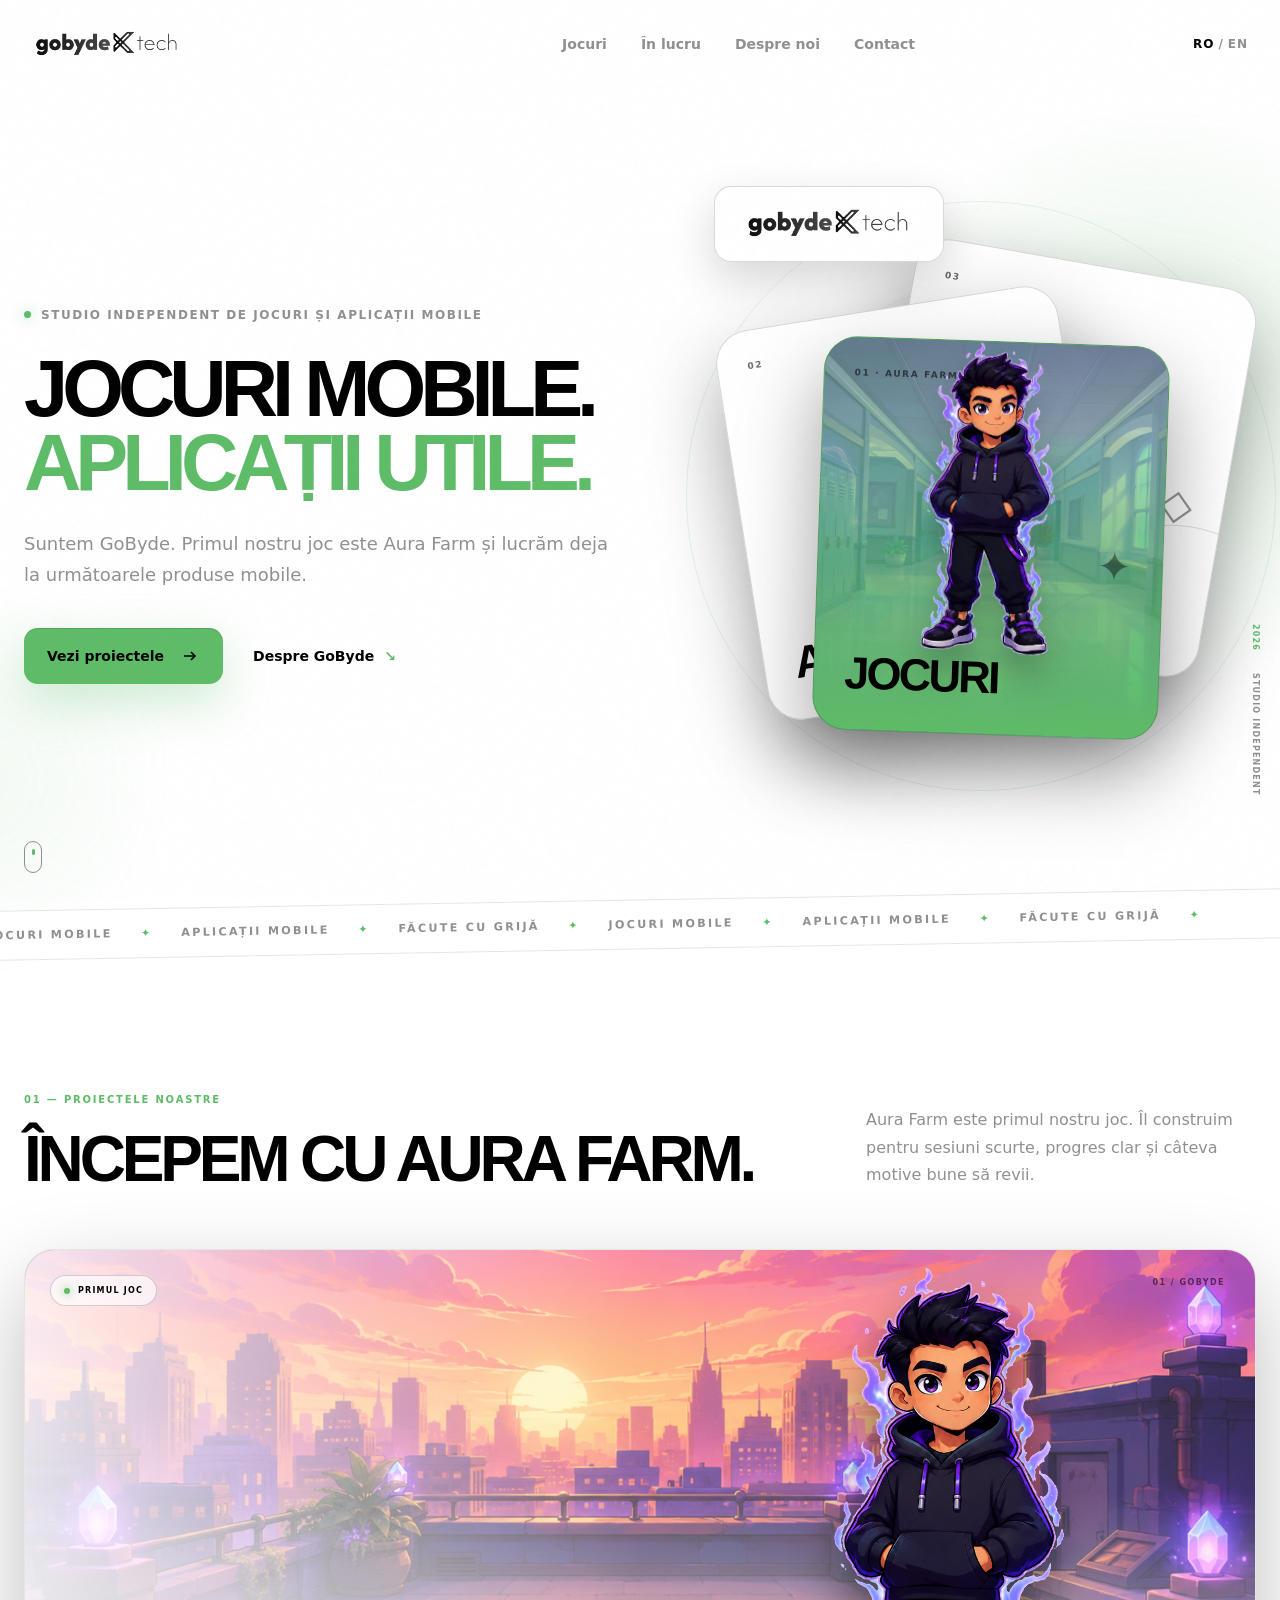
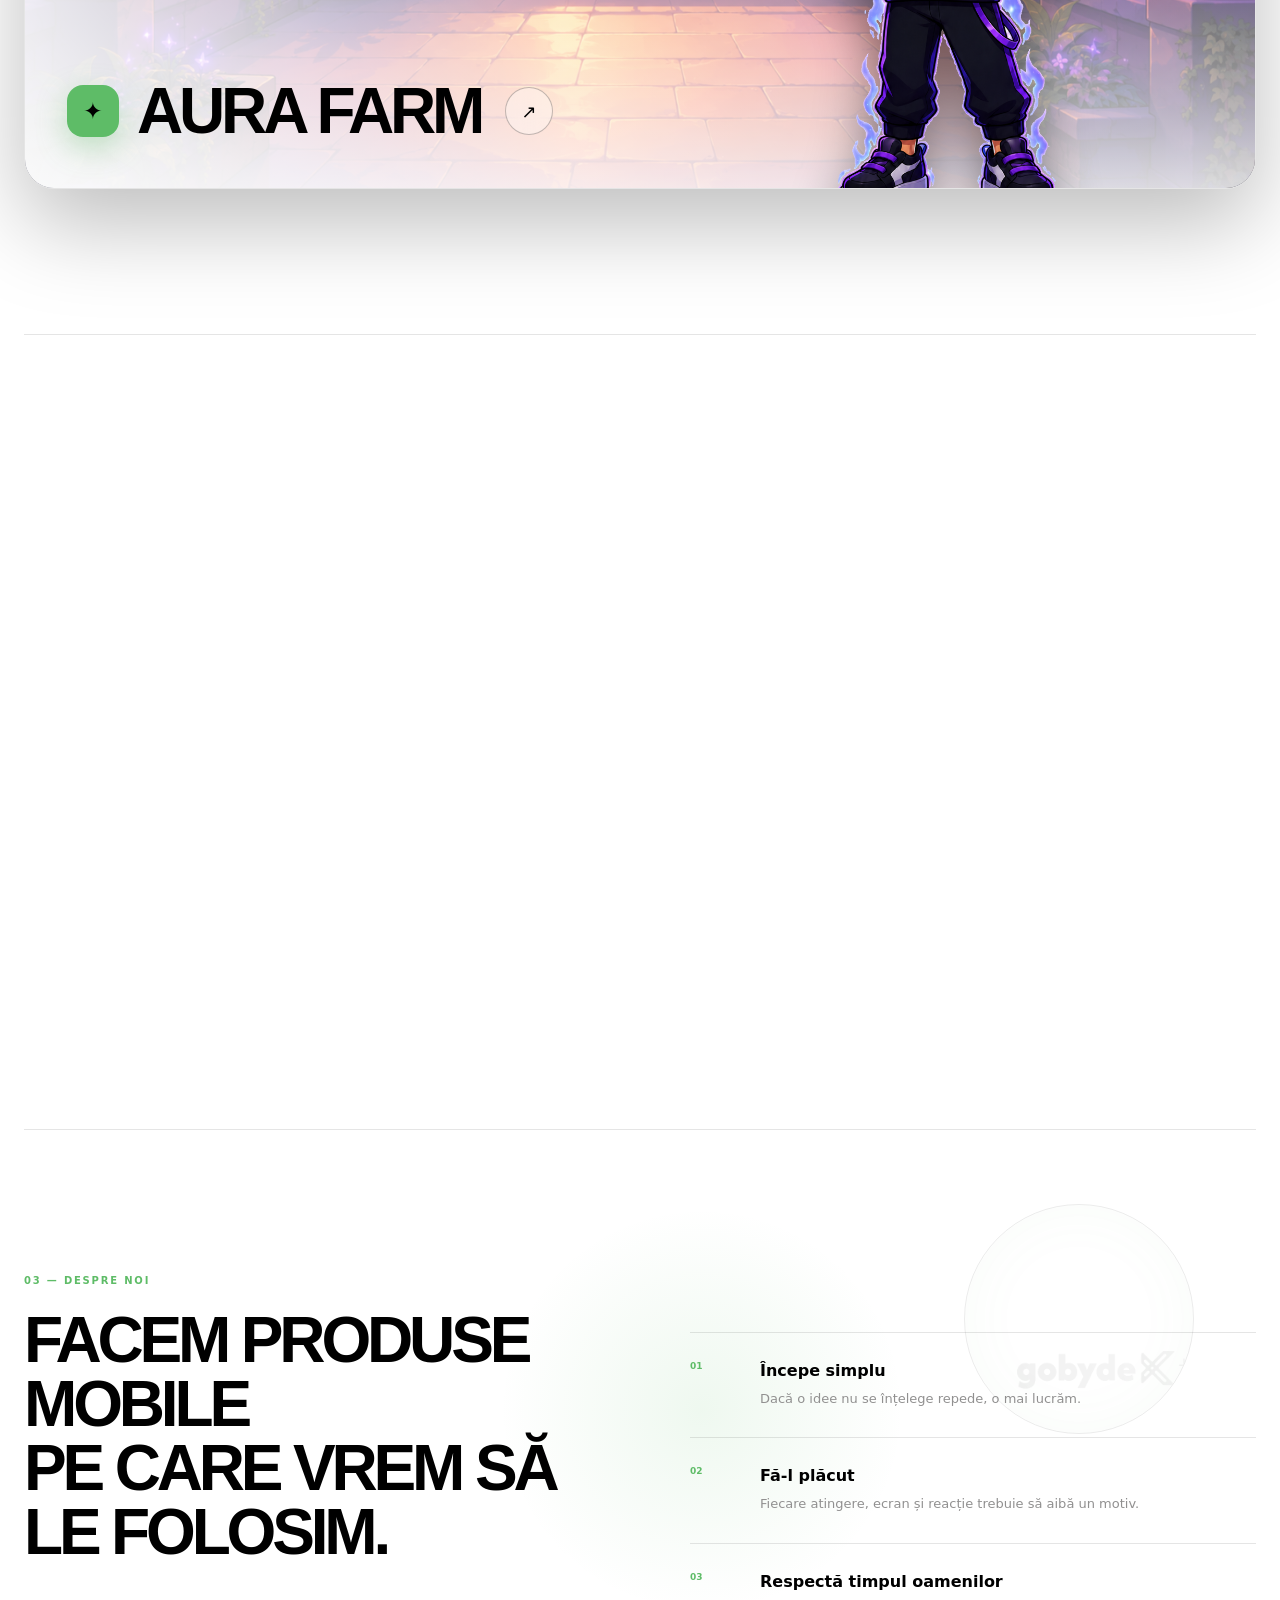
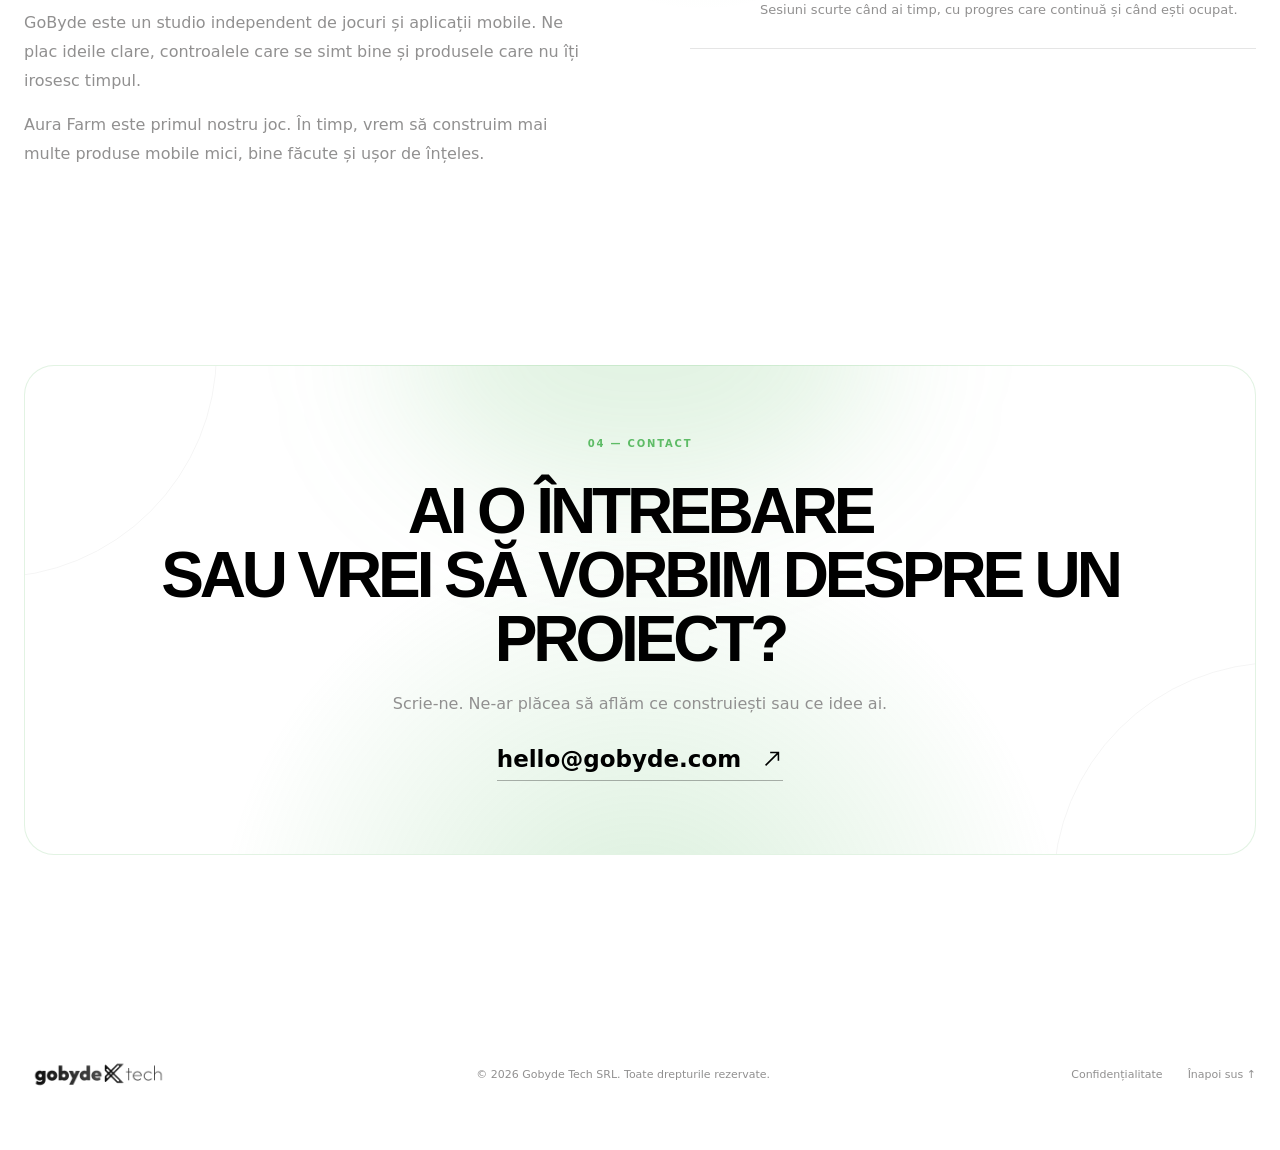
==== index.html @ dc51b01e "mobile UI changes and add privacy" ====
<!doctype html>
<html lang="ro">
  <head>
    <meta charset="UTF-8" />
    <meta name="viewport" content="width=device-width, initial-scale=1.0" />
    <meta
      name="description"
      content="GoByde este un studio independent de jocuri și aplicații mobile. Primul nostru joc este Aura Farm."
      data-i18n-content="metaDescription"
    />
    <meta name="theme-color" content="#ffffff" />
    <meta property="og:title" content="GoByde — Jocuri și aplicații mobile" data-i18n-content="ogTitle" />
    <meta
      property="og:description"
      content="Construim jocuri și aplicații mobile simple de folosit și plăcute de păstrat."
      data-i18n-content="ogDescription"
    />
    <meta property="og:type" content="website" />
    <meta property="og:image" content="assets/zone-school.png" />
    <title>GoByde — Jocuri & aplicații mobile</title>
    <link rel="icon" href="assets/gobyde-logo.png?v=20260811-3" type="image/png" />
    <link rel="stylesheet" href="styles.css?v=20260816-3" />
    <script src="script.js?v=20260816-1" defer></script>
  </head>
  <body data-page="home">
    <a class="skip-link" href="#main" data-i18n="skip">Sari la conținut</a>

    <div class="noise" aria-hidden="true"></div>
    <header class="site-header" data-header>
      <div class="nav-shell">
        <a class="brand" href="#top" aria-label="GoByde">
          <span class="brand-logo" aria-hidden="true">
            <img src="assets/gobyde-logo.png?v=20260811-3" alt="" />
          </span>
        </a>

        <nav class="desktop-nav" aria-label="Navigație principală" data-i18n-aria="navLabel">
          <a href="#games" data-i18n="navGames">Jocuri</a>
          <a href="#coming-soon" data-i18n="navComingSoon">În lucru</a>
          <a href="#studio" data-i18n="navStudio">Despre noi</a>
          <a href="#contact" data-i18n="navContact">Contact</a>
        </nav>

        <div class="nav-actions">
          <button class="language-toggle" type="button" data-language aria-label="Switch to English">
            <span class="language-active">RO</span>
            <span class="language-divider">/</span>
            <span>EN</span>
          </button>
          <button class="menu-toggle" type="button" data-menu-toggle aria-expanded="false" aria-controls="mobile-menu">
            <span class="sr-only" data-i18n="menu">Meniu</span>
            <span></span><span></span>
          </button>
        </div>
      </div>

      <nav class="mobile-menu" id="mobile-menu" data-mobile-menu aria-label="Navigație mobilă" data-i18n-aria="mobileNavLabel">
        <a href="#games" data-i18n="navGames">Jocuri</a>
        <a href="#coming-soon" data-i18n="navComingSoon">În lucru</a>
        <a href="#studio" data-i18n="navStudio">Despre noi</a>
        <a href="#contact" data-i18n="navContact">Contact</a>
      </nav>
    </header>

    <main id="main">
      <section class="hero" id="top">
        <div class="hero-glow hero-glow-one" aria-hidden="true"></div>
        <div class="hero-glow hero-glow-two" aria-hidden="true"></div>
        <div class="hero-copy reveal">
          <p class="eyebrow">
            <span class="status-dot"></span>
            <span data-i18n="heroEyebrow">Studio independent de jocuri și aplicații mobile</span>
          </p>
          <h1>
            <span data-i18n="heroTitleOne">Jocuri mobile.</span>
            <span class="gradient-text" data-i18n="heroTitleTwo">Aplicații utile.</span>
          </h1>
          <p class="hero-lead" data-i18n="heroLead">
            Suntem GoByde. Primul nostru joc este Aura Farm și lucrăm deja la următoarele produse mobile.
          </p>
          <div class="hero-actions">
            <a class="button button-primary" href="#games">
              <span data-i18n="exploreGames">Vezi proiectele</span>
              <svg viewBox="0 0 20 20" aria-hidden="true"><path d="M4 10h11m-4-4 4 4-4 4" /></svg>
            </a>
            <a class="text-link" href="#studio">
              <span data-i18n="meetStudio">Despre GoByde</span>
              <span aria-hidden="true">↘</span>
            </a>
          </div>
        </div>

        <div class="studio-hero-visual reveal" data-delay="120" aria-label="Studio creativ GoByde" data-i18n-aria="studioVisualAria">
          <div class="studio-orbit studio-orbit-outer" aria-hidden="true"></div>
          <div class="studio-orbit studio-orbit-inner" aria-hidden="true"></div>
          <div class="studio-hero-glow" aria-hidden="true"></div>
          <div class="creative-stack" aria-hidden="true">
            <div class="creative-card creative-card-back">
              <span>03</span><strong data-i18n="visualWorlds">MOBILE</strong><i>◇</i>
            </div>
            <div class="creative-card creative-card-middle">
              <span>02</span><strong data-i18n="visualApps">APLICAȚII</strong><i>↗</i>
            </div>
            <div class="creative-card creative-card-front">
              <img class="creative-game-bg" src="assets/zone-school.png" alt="" />
              <div class="creative-game-shade"></div>
              <img class="creative-game-character" src="assets/hero-character.png" alt="" />
              <span>01 · AURA FARM</span><strong data-i18n="visualGames">JOCURI</strong><i>✦</i>
            </div>
          </div>
          <div class="studio-emblem" aria-hidden="true">
            <span class="brand-logo studio-emblem-logo">
              <img src="assets/gobyde-logo.png?v=20260811-3" alt="" />
            </span>
          </div>
          <p class="studio-visual-note"><span>2026</span><span data-i18n="independentStudio">STUDIO INDEPENDENT</span></p>
        </div>

        <div class="scroll-cue" aria-hidden="true"><span></span></div>
      </section>

      <div class="ticker" aria-label="Ce construiește GoByde" data-i18n-aria="tickerAria">
        <div class="ticker-track">
          <span data-i18n="tickerOne">JOCURI MOBILE</span><i>✦</i>
          <span data-i18n="tickerTwo">APLICAȚII MOBILE</span><i>✦</i>
          <span data-i18n="tickerThree">FĂCUTE CU GRIJĂ</span><i>✦</i>
          <span data-i18n="tickerOne">JOCURI MOBILE</span><i>✦</i>
          <span data-i18n="tickerTwo">APLICAȚII MOBILE</span><i>✦</i>
          <span data-i18n="tickerThree">FĂCUTE CU GRIJĂ</span><i>✦</i>
        </div>
      </div>

      <section class="games section" id="games">
        <div class="section-heading reveal">
          <div>
            <p class="section-number">01 — <span data-i18n="ourGames">PROIECTELE NOASTRE</span></p>
            <h2 data-i18n="gamesTitle">Începem cu Aura Farm.</h2>
          </div>
          <p data-i18n="gamesIntro">
            Aura Farm este primul nostru joc. Îl construim pentru sesiuni scurte, progres clar și câteva motive bune să revii.
          </p>
        </div>

        <div class="game-catalog-grid">
          <a class="catalog-game-card reveal" href="aura-farm.html" aria-label="Descoperă Aura Farm" data-i18n-aria="discoverAura">
            <img class="catalog-game-bg" src="assets/zone-city.png" alt="Coperta Aura Farm" />
            <div class="catalog-game-shade"></div>
            <div class="release-badge"><span></span><span data-i18n="firstRelease">PRIMA LANSARE</span></div>
            <img class="catalog-character" src="assets/hero-character.png" alt="" />
            <span class="catalog-index">01 / GOBYDE</span>
            <div class="catalog-game-content">
              <span class="game-logo-spark" aria-hidden="true">✦</span>
              <h3>Aura Farm</h3>
              <span class="catalog-arrow" aria-hidden="true">↗</span>
            </div>
          </a>
        </div>
      </section>

      <section class="coming-soon section" id="coming-soon">
        <div class="section-heading reveal">
          <div>
            <p class="section-number">02 — <span data-i18n="comingSoonLabel">CE URMEAZĂ</span></p>
            <h2 data-i18n="comingSoonTitle">Lucrăm și la următorul joc.</h2>
          </div>
          <p data-i18n="comingSoonText">
            Nu avem încă multe de arătat. Când va fi gata de prezentat, îl vom pune aici.
          </p>
        </div>
        <div class="coming-grid">
          <article class="coming-card reveal">
            <span class="coming-index">02</span>
            <div class="coming-symbol" aria-hidden="true">◇</div>
            <strong class="coming-watermark" data-i18n="comingSoon">ÎN LUCRU</strong>
            <div>
              <p class="coming-status"><span></span><span data-i18n="inDevelopment">ÎN LUCRU</span></p>
              <h3 data-i18n="nextGame">Următorul proiect</h3>
              <p data-i18n="nextGameText">Încă nu avem ceva concret de arătat.</p>
            </div>
          </article>
          <article class="coming-card coming-card-dim reveal" data-delay="100">
            <span class="coming-index">03</span>
            <div class="coming-symbol" aria-hidden="true">✦</div>
            <strong class="coming-watermark" data-i18n="comingSoon">ÎN LUCRU</strong>
            <div>
              <p class="coming-status"><span></span><span data-i18n="onRoadmap">URMEAZĂ</span></p>
              <h3 data-i18n="anotherWorld">Un alt joc</h3>
              <p data-i18n="anotherWorldText">Revenim cu detalii când avem ceva real de prezentat.</p>
            </div>
          </article>
          <div class="coming-note reveal" data-delay="180">
            <div class="coming-note-heading">
              <span aria-hidden="true">↗</span>
              <strong data-i18n="stayTuned">MAI MULTE ÎN CURÂND</strong>
            </div>
            <p data-i18n="followJourney">Preferăm să arătăm lucruri reale, nu să facem promisiuni. Mai multe în curând.</p>
          </div>
        </div>
      </section>

      <section class="studio section" id="studio">
        <div class="studio-orb" aria-hidden="true">
          <img src="assets/gobyde-logo.png?v=20260811-3" alt="" loading="lazy" />
        </div>
        <div class="studio-copy reveal">
          <p class="section-number">03 — <span data-i18n="theStudio">STUDIOUL</span></p>
          <h2 data-i18n="studioTitle">Facem produse mobile<br />pe care vrem să le folosim.</h2>
          <p data-i18n="studioTextOne">
            GoByde este un studio independent de jocuri și aplicații mobile. Ne plac ideile clare, controalele care se simt bine și produsele care nu îți irosesc timpul.
          </p>
          <p data-i18n="studioTextTwo">
            Aura Farm este primul nostru joc. În timp, vrem să construim mai multe produse mobile mici, bine făcute și ușor de înțeles.
          </p>
        </div>
        <div class="principles reveal" data-delay="120">
          <article>
            <span>01</span>
            <div><h3 data-i18n="principleOneTitle">Începe simplu</h3><p data-i18n="principleOneText">Dacă o idee nu se înțelege repede, o mai lucrăm.</p></div>
          </article>
          <article>
            <span>02</span>
            <div><h3 data-i18n="principleTwoTitle">Fă-l plăcut</h3><p data-i18n="principleTwoText">Fiecare atingere, ecran și reacție trebuie să aibă un motiv.</p></div>
          </article>
          <article>
            <span>03</span>
            <div><h3 data-i18n="principleThreeTitle">Respectă timpul oamenilor</h3><p data-i18n="principleThreeText">Sesiuni scurte când ai timp, cu progres care continuă și când ești ocupat.</p></div>
          </article>
        </div>
      </section>

      <section class="contact section" id="contact">
        <div class="contact-card reveal">
          <div class="contact-glow" aria-hidden="true"></div>
          <p class="section-number">04 — <span data-i18n="contactLabel">CONTACT</span></p>
          <h2 data-i18n="contactTitle">Ai o întrebare<br />sau vrei să vorbim despre un proiect?</h2>
          <p data-i18n="contactText">Scrie-ne. Ne-ar plăcea să aflăm ce construiești sau ce idee ai.</p>
          <a class="email-link" href="mailto:hello@gobyde.com">
            <span>hello@gobyde.com</span>
            <svg viewBox="0 0 24 24" aria-hidden="true"><path d="M5 19 19 5m-9 0h9v9" /></svg>
          </a>
        </div>
      </section>
    </main>

    <footer class="site-footer">
      <a class="brand" href="#top" aria-label="GoByde">
        <span class="brand-logo" aria-hidden="true">
          <img src="assets/gobyde-logo.png?v=20260811-3" alt="" loading="lazy" />
        </span>
      </a>
      <p>© <span data-year></span> Gobyde Tech SRL. <span data-i18n="rights">Toate drepturile rezervate.</span></p>
      <div class="footer-links">
        <a href="privacy-policy.html" data-i18n="privacyLink">Confidențialitate</a>
        <a href="#top" class="back-top"><span data-i18n="backTop">Înapoi sus</span> ↑</a>
      </div>
    </footer>
  </body>
</html>
---- styles.css ----
:root {
  --bg: #ffffff;
  --bg-soft: #ffffff;
  --panel: rgba(255,255,255,0.72);
  --text: #000000;
  --muted: #919090;
  --dim: #919090;
  --line: rgba(0,0,0,0.1);
  --purple: #5ebc67;
  --purple-light: #5ebc67;
  --cyan: #5ebc67;
  --lime: #5ebc67;
  --max: 1240px;
  --display: "Arial Black", "Helvetica Neue", Arial, sans-serif;
  --body: Inter, ui-sans-serif, system-ui, -apple-system, BlinkMacSystemFont, "Segoe UI", sans-serif;
}

* { box-sizing: border-box; }
html { max-width: 100%; overflow-x: hidden; scroll-behavior: smooth; }
body {
  margin: 0;
  color: var(--text);
  background: var(--bg);
  font-family: var(--body);
  -webkit-font-smoothing: antialiased;
  overflow-x: hidden;
}
body.menu-open { overflow: hidden; }
img { display: block; max-width: 100%; }
a { color: inherit; text-decoration: none; }
button { color: inherit; font: inherit; }

.sr-only {
  position: absolute;
  width: 1px;
  height: 1px;
  padding: 0;
  margin: -1px;
  overflow: hidden;
  clip: rect(0, 0, 0, 0);
  white-space: nowrap;
  border: 0;
}
.skip-link {
  position: fixed;
  z-index: 1000;
  top: 12px;
  left: 12px;
  transform: translateY(-160%);
  padding: 12px 18px;
  border-radius: 99px;
  color: #ffffff;
  background: #000000;
}
.skip-link:focus { transform: translateY(0); }
.noise {
  position: fixed;
  z-index: 100;
  inset: 0;
  pointer-events: none;
  opacity: 0.025;
  background-image: url("data:image/svg+xml,%3Csvg viewBox='0 0 140 140' xmlns='http://www.w3.org/2000/svg'%3E%3Cfilter id='n'%3E%3CfeTurbulence type='fractalNoise' baseFrequency='.9' numOctaves='4' stitchTiles='stitch'/%3E%3C/filter%3E%3Crect width='100%25' height='100%25' filter='url(%23n)' opacity='.75'/%3E%3C/svg%3E");
}

.site-header {
  position: fixed;
  z-index: 90;
  top: 0;
  right: 0;
  left: 0;
  transition: background 300ms ease, border-color 300ms ease;
  border-bottom: 1px solid transparent;
}
.site-header.scrolled {
  background: rgba(255,255,255,0.82);
  border-color: var(--line);
  backdrop-filter: blur(18px);
}
.nav-shell {
  width: min(calc(100% - 48px), var(--max));
  height: 88px;
  margin: auto;
  display: flex;
  align-items: center;
  justify-content: space-between;
}
.brand { display: inline-flex; align-items: center; gap: 11px; font-weight: 800; letter-spacing: -0.04em; }
.brand-logo {
  position: relative;
  width: 168px;
  height: 40px;
  display: block;
  flex: 0 0 auto;
  overflow: hidden;
}
.brand-logo img {
  position: absolute;
  top: -83px;
  left: -20px;
  width: 205px;
  max-width: none;
}
.desktop-nav { display: flex; gap: 34px; margin-left: 100px; }
.desktop-nav a { color: #919090; font-size: 14px; font-weight: 600; transition: color 180ms ease; }
.desktop-nav a:hover { color: #000000; }
.nav-actions { display: flex; align-items: center; gap: 18px; }
.language-toggle {
  padding: 8px;
  border: 0;
  color: var(--dim);
  background: none;
  cursor: pointer;
  font-size: 12px;
  font-weight: 800;
  letter-spacing: .08em;
}
.language-toggle .language-active { color: #000000; }
.language-divider { padding: 0 4px; color: #919090; }
.menu-toggle { display: none; width: 42px; height: 42px; border: 1px solid var(--line); border-radius: 50%; background: transparent; }
.menu-toggle > span:not(.sr-only) { display: block; width: 16px; height: 1px; margin: 5px auto; background: #000000; transition: transform 200ms ease; }
.mobile-menu { display: none; }

.hero {
  position: relative;
  min-height: 850px;
  height: 100svh;
  max-height: 980px;
  display: grid;
  grid-template-columns: minmax(0, 1fr) minmax(480px, .9fr);
  align-items: center;
  gap: 70px;
  width: min(calc(100% - 48px), var(--max));
  margin: auto;
  padding-top: 92px;
}
.hero-glow { position: absolute; pointer-events: none; border-radius: 50%; filter: blur(2px); }
.hero-glow-one { width: 620px; height: 620px; right: -210px; top: 90px; background: radial-gradient(circle, rgba(94,188,103,.18), transparent 68%); }
.hero-glow-two { width: 400px; height: 400px; left: -250px; bottom: -80px; background: radial-gradient(circle, rgba(94,188,103,.08), transparent 70%); }
.hero-copy { position: relative; z-index: 5; }
.eyebrow { margin: 0 0 30px; display: flex; align-items: center; gap: 10px; color: #919090; font-size: 12px; font-weight: 800; letter-spacing: .13em; text-transform: uppercase; }
.status-dot { width: 7px; height: 7px; border-radius: 50%; background: var(--lime); box-shadow: 0 0 14px rgba(94,188,103,.7); }
h1, h2, h3, p { margin-top: 0; }
.hero h1 { margin-bottom: 28px; font-family: var(--display); font-size: clamp(58px, 6.2vw, 91px); line-height: .94; letter-spacing: -.075em; text-transform: uppercase; }
.hero h1 span { display: block; }
.gradient-text { width: max-content; max-width: 100%; padding-right: .07em; color: transparent; background: linear-gradient(100deg, #5ebc67 10%, #5ebc67 55%, #5ebc67); background-clip: text; -webkit-background-clip: text; }
.hero-lead { max-width: 590px; margin-bottom: 38px; color: var(--muted); font-size: 18px; line-height: 1.7; }
.hero-actions { display: flex; align-items: center; gap: 30px; }
.button { min-height: 56px; display: inline-flex; align-items: center; justify-content: center; gap: 16px; padding: 0 23px; border-radius: 14px; font-size: 14px; font-weight: 800; }
.button-primary { color: #000000; background: #5ebc67; box-shadow: 0 18px 50px rgba(94,188,103,.3), inset 0 1px 0 rgba(0,0,0,.12); transition: transform 180ms ease, box-shadow 180ms ease; }
.button-primary:hover { transform: translateY(-2px); box-shadow: 0 22px 60px rgba(94,188,103,.42), inset 0 1px 0 rgba(0,0,0,.28); }
.button svg, .email-link svg { width: 20px; fill: none; stroke: currentColor; stroke-width: 1.7; }
.text-link { display: inline-flex; align-items: center; gap: 10px; color: #000000; font-size: 14px; font-weight: 700; }
.text-link span:last-child { color: var(--purple-light); }

.studio-hero-visual { position: relative; z-index: 3; width: 100%; height: 690px; display: grid; place-items: center; isolation: isolate; }
.studio-hero-glow { position: absolute; z-index: -2; width: 440px; height: 440px; border-radius: 50%; background: radial-gradient(circle, rgba(94,188,103,.24), transparent 67%); filter: blur(8px); }
.studio-orbit { position: absolute; z-index: -1; border: 1px solid rgba(94,188,103,.15); border-radius: 50%; }
.studio-orbit-outer { width: 590px; height: 590px; }
.studio-orbit-inner { width: 425px; height: 425px; border-style: dashed; animation: orbit 34s linear infinite; }
.creative-stack { position: relative; width: 390px; height: 470px; }
.creative-card { position: absolute; inset: 38px 22px; display: flex; flex-direction: column; justify-content: space-between; padding: 30px; overflow: hidden; border: 1px solid rgba(0,0,0,.16); border-radius: 34px; box-shadow: 0 35px 80px rgba(0,0,0,.38); }
.creative-card::after { content: ""; position: absolute; width: 260px; height: 260px; right: -105px; bottom: -110px; border: 1px solid rgba(0,0,0,.13); border-radius: 50%; }
.creative-card span { position: relative; z-index: 4; color: rgba(0,0,0,.58); font-size: 9px; font-weight: 900; letter-spacing: .18em; }
.creative-card strong { position: relative; z-index: 4; margin-top: auto; font-family: var(--display); font-size: 45px; letter-spacing: -.06em; }
.creative-card i { position: absolute; z-index: 4; top: 50%; right: 30px; color: rgba(0,0,0,.42); font-size: 42px; font-style: normal; }
.creative-card-back { background: linear-gradient(155deg, #ffffff, #ffffff); transform: translate(76px, -38px) rotate(10deg); }
.creative-card-middle { background: linear-gradient(155deg, #ffffff, #ffffff); transform: translate(-68px, 7px) rotate(-9deg); }
.creative-card-front { color: #000000; background: radial-gradient(circle at 88% 12%, rgba(255,255,255,.28), transparent 28%), #5ebc67; transform: translate(10px, 42px) rotate(2deg); }
.creative-game-bg { position: absolute; inset: 0; width: 100%; height: 100%; object-fit: cover; opacity: .62; }
.creative-game-shade { position: absolute; z-index: 1; inset: 0; background: linear-gradient(180deg, rgba(255,255,255,.18), rgba(94,188,103,.64) 58%, #5ebc67 100%); }
.creative-game-character { position: absolute; z-index: 2; left: 50%; bottom: 70px; width: 245px; max-width: none; transform: translateX(-50%); filter: drop-shadow(0 20px 18px rgba(0,0,0,.28)); }
.studio-emblem { position: absolute; z-index: 5; top: 35px; left: 8px; width: 230px; height: 76px; display: grid; place-items: center; border: 1px solid rgba(0,0,0,.15); border-radius: 17px; background: rgba(255,255,255,.88); box-shadow: 0 18px 45px rgba(0,0,0,.16); backdrop-filter: blur(14px); }
.studio-emblem .studio-emblem-logo { width: 190px; height: 46px; }
.studio-emblem .studio-emblem-logo img { top: -94px; left: -22px; width: 232px; }
.studio-visual-note { position: absolute; z-index: 5; right: -4px; bottom: 45px; display: flex; gap: 22px; margin: 0; color: #919090; font-size: 8px; font-weight: 900; letter-spacing: .15em; writing-mode: vertical-rl; }
.studio-visual-note span:first-child { color: var(--purple-light); }

.hero-visual { position: relative; z-index: 3; width: 100%; height: 690px; display: grid; place-items: center; }
.orbit { position: absolute; border: 1px solid rgba(94,188,103,.13); border-radius: 50%; }
.orbit-one { width: 590px; height: 590px; }
.orbit-two { width: 440px; height: 440px; border-style: dashed; animation: orbit 30s linear infinite; }
.phone-shadow { position: absolute; bottom: 33px; width: 300px; height: 40px; background: rgba(94,188,103,.45); filter: blur(30px); }
.phone { position: relative; width: 322px; height: 650px; padding: 8px; border: 1px solid rgba(0,0,0,.22); border-radius: 49px; background: linear-gradient(145deg, #ffffff, #ffffff 45%, #ffffff); box-shadow: 0 40px 90px rgba(0,0,0,.58), inset 0 0 0 2px #ffffff, inset 0 0 0 4px rgba(0,0,0,.04); transform: rotate(3deg); }
.phone::before { content: ""; position: absolute; z-index: 5; top: 17px; left: 50%; width: 94px; height: 25px; transform: translateX(-50%); border-radius: 20px; background: #ffffff; }
.phone-screen { position: relative; width: 100%; height: 100%; overflow: hidden; border-radius: 41px; background: #ffffff; }
.phone-screen::after { content: ""; position: absolute; inset: 0; background: linear-gradient(180deg, rgba(255,255,255,.2), transparent 35%, rgba(255,255,255,.3)); pointer-events: none; }
.phone-bg { width: 100%; height: 100%; object-fit: cover; }
.game-topbar { position: absolute; z-index: 3; top: 54px; right: 16px; left: 16px; display: flex; align-items: center; gap: 8px; }
.mini-avatar { width: 35px; height: 35px; display: grid; place-items: center; border: 1px solid rgba(0,0,0,.2); border-radius: 11px; background: rgba(255,255,255,.72); font-weight: 900; }
.aura-counter { flex: 1; height: 43px; display: flex; align-items: center; gap: 8px; padding: 0 12px; border: 1px solid rgba(0,0,0,.15); border-radius: 13px; background: rgba(255,255,255,.73); backdrop-filter: blur(8px); }
.aura-counter .spark { color: #5ebc67; }
.aura-counter div { display: flex; flex-direction: column; }
.aura-counter b { font-size: 13px; line-height: 1.1; }.aura-counter small { color: #919090; font-size: 7px; letter-spacing: .16em; }
.level-pill { padding: 10px 8px; border: 1px solid rgba(0,0,0,.15); border-radius: 12px; background: rgba(255,255,255,.73); font-size: 9px; font-weight: 900; }
.hero-character { position: absolute; z-index: 2; width: 276px; max-width: none; left: 14px; bottom: 47px; filter: drop-shadow(0 20px 20px rgba(0,0,0,.35)); }
.hero-pet { position: absolute; z-index: 3; right: -5px; bottom: 92px; width: 92px; filter: drop-shadow(0 10px 12px rgba(0,0,0,.35)); }
.tap-card { position: absolute; z-index: 4; bottom: 121px; left: 21px; display: flex; flex-direction: column; padding: 9px 13px; border: 1px solid rgba(0,0,0,.16); border-radius: 12px; background: rgba(255,255,255,.76); backdrop-filter: blur(8px); }
.tap-card span { color: #5ebc67; font-size: 7px; font-weight: 800; letter-spacing: .14em; }.tap-card b { font-size: 16px; }
.game-nav { position: absolute; z-index: 4; right: 12px; bottom: 12px; left: 12px; height: 56px; display: flex; align-items: center; justify-content: space-around; border: 1px solid rgba(0,0,0,.12); border-radius: 18px; color: #919090; background: rgba(255,255,255,.86); backdrop-filter: blur(10px); }
.game-nav .active { width: 36px; height: 36px; display: grid; place-items: center; border-radius: 12px; color: #000000; background: #5ebc67; box-shadow: 0 0 20px rgba(94,188,103,.55); }
.floating-card { position: absolute; z-index: 7; display: flex; align-items: center; gap: 10px; padding: 10px 14px 10px 10px; border: 1px solid rgba(0,0,0,.13); border-radius: 16px; background: rgba(255,255,255,.88); box-shadow: 0 15px 40px rgba(0,0,0,.18); backdrop-filter: blur(14px); animation: float 5s ease-in-out infinite; }
.floating-card img { width: 49px; height: 49px; object-fit: contain; border-radius: 12px; background: rgba(94,188,103,.14); }
.floating-card div { display: flex; flex-direction: column; gap: 3px; }.floating-card small { color: #919090; font-size: 8px; font-weight: 900; letter-spacing: .13em; }.floating-card b { font-size: 12px; }
.floating-card-pet { top: 130px; left: -18px; }.floating-card-boost { right: -11px; bottom: 155px; animation-delay: -2.4s; }
.boost-icon { width: 42px; height: 42px; display: grid; place-items: center; border-radius: 12px; color: #000000; background: var(--lime); font-size: 20px; font-weight: 900; }
.scroll-cue { position: absolute; bottom: 27px; left: 0; width: 18px; height: 32px; border: 1px solid #919090; border-radius: 14px; }
.scroll-cue span { position: absolute; width: 3px; height: 6px; top: 7px; left: 7px; border-radius: 4px; background: var(--purple-light); animation: scrollCue 2s ease infinite; }

.ticker { overflow: hidden; border-top: 1px solid var(--line); border-bottom: 1px solid var(--line); background: #ffffff; transform: rotate(-1deg) scale(1.02); }
.ticker-track { width: max-content; display: flex; align-items: center; gap: 28px; padding: 17px 0; color: #919090; font-size: 11px; font-weight: 900; letter-spacing: .2em; animation: ticker 30s linear infinite; }
.ticker-track i { color: var(--purple); font-style: normal; }

.section { width: min(calc(100% - 48px), var(--max)); margin: auto; padding: 145px 0; }
.section-heading { display: grid; grid-template-columns: 1fr 390px; align-items: end; gap: 60px; margin-bottom: 58px; }
.section-number { margin-bottom: 22px; color: var(--purple-light); font-size: 10px; font-weight: 900; letter-spacing: .18em; }
.section-heading h2, .studio h2, .contact h2 { margin-bottom: 0; font-family: var(--display); font-size: clamp(42px, 5vw, 70px); line-height: 1; letter-spacing: -.065em; text-transform: uppercase; }
.section-heading > p { margin-bottom: 3px; color: var(--muted); font-size: 16px; line-height: 1.7; }
.game-showcase { min-height: 640px; display: grid; grid-template-columns: 1.15fr .85fr; overflow: hidden; border: 1px solid var(--line); border-radius: 30px; background: #ffffff; box-shadow: 0 40px 100px rgba(0,0,0,.28); }
.game-art { position: relative; min-height: 640px; overflow: hidden; }
.game-art > img:first-child { width: 100%; height: 100%; object-fit: cover; }
.game-art-overlay { position: absolute; inset: 0; background: linear-gradient(90deg, rgba(255,255,255,.08) 45%, #ffffff 100%), linear-gradient(0deg, rgba(255,255,255,.55), transparent 55%); }
.release-badge { position: absolute; top: 25px; left: 25px; display: flex; align-items: center; gap: 8px; padding: 10px 13px; border: 1px solid rgba(0,0,0,.17); border-radius: 99px; background: rgba(255,255,255,.68); backdrop-filter: blur(10px); font-size: 8px; font-weight: 900; letter-spacing: .15em; }
.release-badge span:first-child { width: 6px; height: 6px; border-radius: 50%; background: var(--lime); box-shadow: 0 0 10px var(--lime); }
.showcase-character { position: absolute; z-index: 2; bottom: -30px; left: 50%; width: 420px; transform: translateX(-50%); filter: drop-shadow(0 25px 25px rgba(0,0,0,.5)); }
.showcase-chest { position: absolute; z-index: 3; right: 5px; bottom: 20px; width: 175px; filter: drop-shadow(0 18px 15px rgba(0,0,0,.45)); transform: rotate(5deg); }
.art-caption { position: absolute; z-index: 4; bottom: 16px; left: 22px; margin: 0; color: rgba(0,0,0,.65); font-size: 8px; font-weight: 800; letter-spacing: .16em; writing-mode: vertical-rl; transform: rotate(180deg); }.art-caption span { color: #000000; }
.game-info { position: relative; z-index: 4; display: flex; flex-direction: column; justify-content: center; padding: 65px 62px 58px 38px; }
.game-title-lockup { display: flex; align-items: center; gap: 18px; margin-bottom: 30px; }
.game-logo-spark { width: 52px; height: 52px; display: grid; place-items: center; flex: 0 0 auto; border-radius: 16px; color: #000000; background: linear-gradient(145deg, #5ebc67, #5ebc67); box-shadow: 0 10px 30px rgba(94,188,103,.35); font-size: 23px; }
.game-title-lockup h3 { margin: 0 0 3px; font-family: var(--display); font-size: 38px; letter-spacing: -.055em; }.game-title-lockup p { margin: 0; color: #919090; font-size: 12px; }
.game-description { color: #919090; font-size: 15px; line-height: 1.75; }
.game-tags { display: flex; flex-wrap: wrap; gap: 7px; margin: 7px 0 35px; }.game-tags span { padding: 8px 11px; border: 1px solid var(--line); border-radius: 99px; color: #919090; font-size: 9px; font-weight: 800; text-transform: uppercase; letter-spacing: .07em; }
.game-stats { display: grid; grid-template-columns: repeat(3, 1fr); margin: 0 0 38px; padding: 26px 0; border-top: 1px solid var(--line); border-bottom: 1px solid var(--line); }.game-stats div + div { border-left: 1px solid var(--line); padding-left: 24px; }.game-stats dt { font-family: var(--display); font-size: 30px; line-height: 1; }.game-stats dd { margin: 6px 0 0; color: #919090; font-size: 8px; font-weight: 800; letter-spacing: .14em; }
.store-row { display: flex; gap: 9px; }.store-button { min-width: 142px; height: 49px; display: flex; align-items: center; gap: 9px; padding: 0 13px; border: 1px solid var(--line); border-radius: 11px; }.store-button.muted { opacity: .65; }.store-button svg { width: 23px; fill: #000000; }.store-button div { display: flex; flex-direction: column; }.store-button small { color: #919090; font-size: 6px; font-weight: 800; letter-spacing: .06em; }.store-button b { font-size: 12px; }
.feature-grid { display: grid; grid-template-columns: repeat(4, 1fr); gap: 13px; margin-top: 15px; }
.feature-card { position: relative; min-height: 260px; padding: 27px; overflow: hidden; border: 1px solid var(--line); border-radius: 20px; background: linear-gradient(155deg, rgba(0,0,0,.035), rgba(0,0,0,.012)); transition: border-color 200ms ease, transform 200ms ease, background 200ms ease; }.feature-card:hover { transform: translateY(-4px); border-color: rgba(94,188,103,.3); background: linear-gradient(155deg, rgba(94,188,103,.08), rgba(0,0,0,.012)); }.feature-icon { width: 42px; height: 42px; display: grid; place-items: center; margin-bottom: 48px; border: 1px solid rgba(94,188,103,.25); border-radius: 12px; color: #5ebc67; background: rgba(94,188,103,.08); font-size: 18px; }.feature-index { position: absolute; top: 31px; right: 27px; color: #919090; font-size: 9px; font-weight: 900; }.feature-card h3 { margin-bottom: 12px; font-size: 17px; letter-spacing: -.025em; }.feature-card > p:last-child { margin-bottom: 0; color: #919090; font-size: 13px; line-height: 1.65; }

.studio { position: relative; display: grid; grid-template-columns: 1fr 1fr; gap: 100px; border-top: 1px solid var(--line); }
.studio::before { content: ""; position: absolute; top: 70px; left: 38%; width: 420px; height: 420px; border-radius: 50%; background: radial-gradient(circle, rgba(94,188,103,.1), transparent 68%); pointer-events: none; }
.studio-orb { position: absolute; z-index: -1; top: 74px; right: 5%; width: 230px; height: 230px; display: grid; place-items: center; overflow: hidden; border: 1px solid rgba(0,0,0,.08); border-radius: 50%; box-shadow: inset 0 0 60px rgba(94,188,103,.04); }
.studio-orb img { width: 330px; max-width: none; opacity: .055; }
.studio h2 { margin-bottom: 45px; }
.studio-copy > p:not(.section-number) { max-width: 590px; color: var(--muted); font-size: 16px; line-height: 1.8; }
.principles { padding-top: 57px; }
.principles article { display: grid; grid-template-columns: 50px 1fr; gap: 20px; padding: 28px 0; border-top: 1px solid var(--line); }.principles article:last-child { border-bottom: 1px solid var(--line); }.principles article > span { color: var(--purple-light); font-size: 9px; font-weight: 900; }.principles h3 { margin-bottom: 8px; font-size: 16px; }.principles p { margin: 0; color: #919090; font-size: 13px; line-height: 1.65; }

.contact { padding-top: 35px; }
.contact-card { position: relative; min-height: 490px; display: flex; flex-direction: column; align-items: center; justify-content: center; overflow: hidden; border: 1px solid rgba(94,188,103,.18); border-radius: 30px; text-align: center; background: radial-gradient(circle at 50% 120%, rgba(94,188,103,.24), transparent 50%), #ffffff; }
.contact-card::before, .contact-card::after { content: ""; position: absolute; width: 450px; height: 450px; border: 1px solid rgba(0,0,0,.045); border-radius: 50%; }.contact-card::before { left: -260px; top: -240px; }.contact-card::after { right: -250px; bottom: -260px; }
.contact-card .section-number { margin-bottom: 30px; }.contact h2 { position: relative; z-index: 2; margin-bottom: 23px; font-size: clamp(40px, 5vw, 67px); }.contact-card > p:not(.section-number) { position: relative; z-index: 2; margin-bottom: 33px; color: var(--muted); }.email-link { position: relative; z-index: 2; display: inline-flex; align-items: center; gap: 20px; padding-bottom: 8px; border-bottom: 1px solid rgba(0,0,0,.3); font-size: clamp(17px, 2vw, 23px); font-weight: 700; }.email-link svg { width: 22px; }
.contact-glow { position: absolute; top: -170px; left: 50%; width: 480px; height: 300px; transform: translateX(-50%); border-radius: 50%; background: rgba(94,188,103,.18); filter: blur(70px); }

.site-footer { width: min(calc(100% - 48px), var(--max)); min-height: 150px; margin: 0 auto; display: flex; align-items: center; justify-content: space-between; color: #919090; font-size: 11px; }.site-footer .brand { color: #000000; }.site-footer .brand-logo { width: 151px; height: 36px; }.site-footer .brand-logo img { top: -75px; left: -18px; width: 185px; }.site-footer p { margin: 0; }.back-top { transition: color 180ms ease; }.back-top:hover { color: #000000; }
.footer-links { display: flex; align-items: center; gap: 25px; }.footer-links a { transition: color 180ms ease; }.footer-links a:hover, .footer-links a[aria-current="page"] { color: #000000; }

/* Privacy policy */
.legal-main { width: min(calc(100% - 48px), var(--max)); margin: 0 auto; }
.legal-hero { position: relative; min-height: 590px; display: flex; align-items: flex-end; overflow: hidden; padding: 170px 0 90px; border-bottom: 1px solid var(--line); }
.legal-hero-glow { position: absolute; z-index: -1; top: 65px; right: -110px; width: 520px; height: 520px; border-radius: 50%; background: radial-gradient(circle, rgba(94,188,103,.18), transparent 68%); }
.legal-hero .eyebrow { margin-bottom: 34px; }
.legal-hero h1 { max-width: 900px; margin-bottom: 30px; font-family: var(--display); font-size: clamp(62px, 8vw, 112px); line-height: .87; letter-spacing: -.075em; text-transform: uppercase; }
.legal-intro { max-width: 680px; margin-bottom: 30px; color: var(--muted); font-size: 18px; line-height: 1.7; }
.legal-updated { margin: 0; color: #919090; font-size: 10px; font-weight: 800; letter-spacing: .12em; text-transform: uppercase; }
.legal-layout { display: grid; grid-template-columns: 280px minmax(0, 1fr); gap: 90px; padding: 100px 0 130px; }
.legal-summary { position: sticky; top: 120px; height: max-content; display: flex; flex-direction: column; padding: 27px; overflow: hidden; border: 1px solid rgba(94,188,103,.2); border-radius: 21px; background: radial-gradient(circle at 100% 0, rgba(94,188,103,.15), transparent 50%), #ffffff; }
.legal-summary::after { content: ""; position: absolute; right: -75px; bottom: -95px; width: 190px; height: 190px; border: 1px solid rgba(94,188,103,.12); border-radius: 50%; }
.legal-summary > span { margin-bottom: 72px; color: #919090; font-size: 8px; font-weight: 900; letter-spacing: .18em; }
.legal-summary strong { margin-bottom: 15px; font-family: var(--display); font-size: 25px; letter-spacing: -.04em; }
.legal-summary p { margin-bottom: 28px; color: #919090; font-size: 12px; line-height: 1.7; }
.legal-summary a { position: relative; z-index: 2; padding-top: 17px; border-top: 1px solid var(--line); font-size: 11px; font-weight: 800; }
.legal-content { min-width: 0; }
.legal-content > section { display: grid; grid-template-columns: 48px minmax(0, 1fr); gap: 25px; padding: 0 0 58px; margin-bottom: 58px; border-bottom: 1px solid var(--line); }
.legal-content > section:last-child { margin-bottom: 0; }
.legal-index { padding-top: 6px; color: var(--purple-light); font-size: 9px; font-weight: 900; letter-spacing: .15em; }
.legal-content h2 { margin-bottom: 20px; font-family: var(--display); font-size: clamp(26px, 3vw, 39px); line-height: 1; letter-spacing: -.045em; text-transform: uppercase; }
.legal-content p, .legal-content li { color: var(--muted); font-size: 15px; line-height: 1.8; }
.legal-content p:last-child { margin-bottom: 0; }
.legal-content ul { display: grid; gap: 12px; margin: 25px 0 0; padding-left: 20px; }
.legal-content strong { color: #000000; }
.legal-content a { color: #000000; border-bottom: 1px solid rgba(0,0,0,.28); }

/* Homepage game catalog */
.game-card-link { color: inherit; transition: transform 260ms ease, border-color 260ms ease, box-shadow 260ms ease; }
.game-card-link:hover { transform: translateY(-6px); border-color: rgba(94,188,103,.34); box-shadow: 0 48px 120px rgba(0,0,0,.42); }
.game-card-link .game-info { padding-right: 72px; }
.game-card-cta { width: max-content; min-height: 52px; display: inline-flex; align-items: center; gap: 14px; margin-top: 14px; padding: 0 19px; border: 1px solid rgba(94,188,103,.3); border-radius: 13px; color: #000000; background: rgba(94,188,103,.12); font-size: 13px; font-weight: 800; transition: background 180ms ease, border-color 180ms ease; }
.game-card-link:hover .game-card-cta { border-color: rgba(94,188,103,.55); background: rgba(94,188,103,.22); }
.game-card-cta svg { width: 19px; fill: none; stroke: currentColor; stroke-width: 1.7; transition: transform 180ms ease; }
.game-card-link:hover .game-card-cta svg { transform: translateX(3px); }
.game-catalog-grid { display: grid; grid-template-columns: repeat(2, minmax(0, 1fr)); gap: 16px; }
.catalog-game-card { position: relative; min-height: 540px; overflow: hidden; border: 1px solid var(--line); border-radius: 30px; background: #ffffff; box-shadow: 0 35px 90px rgba(0,0,0,.26); transition: transform 260ms ease, border-color 260ms ease, box-shadow 260ms ease; }
.catalog-game-card:only-child { grid-column: span 2; }
.catalog-game-card:hover { transform: translateY(-6px); border-color: rgba(94,188,103,.36); box-shadow: 0 44px 110px rgba(0,0,0,.4); }
.catalog-game-bg { position: absolute; inset: 0; width: 100%; height: 100%; object-fit: cover; transition: transform 800ms cubic-bezier(.22,1,.36,1); }.catalog-game-card:hover .catalog-game-bg { transform: scale(1.025); }
.catalog-game-shade { position: absolute; inset: 0; background: linear-gradient(90deg, rgba(255,255,255,.88) 0%, rgba(255,255,255,.28) 50%, rgba(255,255,255,.12)), linear-gradient(0deg, rgba(255,255,255,.82), transparent 55%); }
.catalog-character { position: absolute; right: 7%; bottom: -42px; width: 430px; filter: drop-shadow(0 28px 25px rgba(0,0,0,.48)); transition: transform 600ms cubic-bezier(.22,1,.36,1); }.catalog-game-card:hover .catalog-character { transform: translateY(-7px); }
.catalog-index { position: absolute; top: 28px; right: 30px; color: rgba(0,0,0,.55); font-size: 8px; font-weight: 900; letter-spacing: .18em; }
.catalog-game-content { position: absolute; z-index: 3; left: 42px; bottom: 40px; display: grid; grid-template-columns: auto auto auto; align-items: center; gap: 18px; }
.catalog-game-content h3 { margin: 0; font-family: var(--display); font-size: clamp(38px, 5vw, 68px); letter-spacing: -.065em; text-transform: uppercase; }
.catalog-arrow { width: 48px; height: 48px; display: grid; place-items: center; margin-left: 6px; border: 1px solid rgba(0,0,0,.24); border-radius: 50%; background: rgba(255,255,255,.35); font-size: 18px; backdrop-filter: blur(10px); transition: transform 180ms ease, background 180ms ease; }.catalog-game-card:hover .catalog-arrow { transform: translate(3px,-3px); background: rgba(94,188,103,.4); }

.coming-soon { padding-top: 40px; border-top: 1px solid var(--line); }
.coming-grid { display: grid; grid-template-columns: 1fr 1fr .72fr; gap: 14px; }
.coming-card, .coming-note { position: relative; min-height: 390px; overflow: hidden; border: 1px solid var(--line); border-radius: 24px; background: linear-gradient(145deg, rgba(94,188,103,.09), rgba(0,0,0,.018)); }
.coming-card { display: flex; flex-direction: column; justify-content: space-between; padding: 27px; }
.coming-card::after { content: ""; position: absolute; top: 30px; right: -110px; width: 260px; height: 260px; border: 1px solid rgba(94,188,103,.12); border-radius: 50%; box-shadow: 0 0 80px rgba(94,188,103,.08); }
.coming-card-dim { background: linear-gradient(145deg, rgba(94,188,103,.055), rgba(0,0,0,.012)); }
.coming-index { color: #919090; font-size: 10px; font-weight: 900; letter-spacing: .16em; }
.coming-symbol { position: absolute; top: 58px; right: 38px; color: rgba(94,188,103,.15); font-family: var(--display); font-size: 110px; line-height: 1; transform: rotate(8deg); }
.coming-watermark { position: absolute; z-index: 1; top: 128px; left: 27px; color: rgba(94,188,103,.22); font-family: var(--display); font-size: clamp(34px, 3vw, 50px); line-height: .9; letter-spacing: -.06em; text-transform: uppercase; }
.coming-card > div:last-child { position: relative; z-index: 2; }
.coming-status { display: flex; align-items: center; gap: 8px; margin-bottom: 13px; color: #919090; font-size: 8px; font-weight: 900; letter-spacing: .14em; }
.coming-status span:first-child { width: 6px; height: 6px; border-radius: 50%; background: var(--purple-light); box-shadow: 0 0 11px rgba(94,188,103,.7); }
.coming-card h3 { margin-bottom: 12px; font-family: var(--display); font-size: 27px; letter-spacing: -.05em; text-transform: uppercase; }
.coming-card > div:last-child > p:last-child { max-width: 320px; margin-bottom: 0; color: #919090; font-size: 13px; line-height: 1.65; }
.coming-note { display: flex; flex-direction: column; justify-content: space-between; padding: 29px; background: #ffffff; }
.coming-note-heading { display: flex; flex-direction: column; align-items: flex-start; gap: 66px; }
.coming-note-heading > span { width: 43px; height: 43px; display: grid; place-items: center; border: 1px solid var(--line); border-radius: 50%; color: var(--purple-light); }
.coming-note-heading strong { max-width: 210px; font-family: var(--display); font-size: 25px; line-height: 1; letter-spacing: -.045em; text-transform: uppercase; }
.coming-note p { margin: 0; color: #919090; font-size: 14px; line-height: 1.75; }

/* Aura Farm detail page */
.nav-home-link { display: inline-flex; align-items: center; gap: 8px; color: #000000; font-size: 12px; font-weight: 700; }
.nav-home-link span:last-child { color: var(--purple-light); }
.game-detail-hero { position: relative; width: min(calc(100% - 48px), var(--max)); min-height: 820px; margin: 0 auto; padding: 150px 0 75px; display: grid; grid-template-columns: .82fr 1.18fr; align-items: center; gap: 70px; }
.detail-hero-glow { position: absolute; z-index: -1; top: 80px; right: -250px; width: 720px; height: 720px; border-radius: 50%; background: radial-gradient(circle, rgba(94,188,103,.18), transparent 68%); }
.detail-hero-copy { position: relative; z-index: 4; }
.breadcrumb { display: inline-flex; align-items: center; gap: 9px; margin-bottom: 42px; color: #919090; font-size: 11px; font-weight: 800; letter-spacing: .06em; text-transform: uppercase; transition: color 180ms ease; }
.breadcrumb:hover { color: #000000; }
.detail-logo { display: flex; align-items: center; gap: 14px; margin-bottom: 20px; }
.detail-logo > span { width: 47px; height: 47px; display: grid; place-items: center; border-radius: 14px; color: #000000; background: #5ebc67; box-shadow: 0 12px 35px rgba(94,188,103,.34); font-size: 20px; }
.detail-logo p { margin: 0; font-family: var(--display); font-size: 27px; letter-spacing: -.05em; }
.detail-hero-copy h1 { max-width: 650px; margin-bottom: 24px; font-family: var(--display); font-size: clamp(56px, 6vw, 86px); line-height: .92; letter-spacing: -.07em; text-transform: uppercase; }
.detail-lead { max-width: 560px; margin-bottom: 24px; color: var(--muted); font-size: 17px; line-height: 1.7; }
.detail-hero-copy .game-tags { margin-bottom: 28px; }
.detail-store-row .store-button { min-width: 156px; background: rgba(0,0,0,.025); }
.detail-hero-art { position: relative; min-height: 650px; overflow: hidden; border: 1px solid rgba(0,0,0,.13); border-radius: 34px; background: #ffffff; box-shadow: 0 45px 100px rgba(0,0,0,.42); }
.detail-bg { position: absolute; inset: 0; width: 100%; height: 100%; object-fit: cover; }
.detail-art-shade { position: absolute; inset: 0; background: linear-gradient(180deg, rgba(255,255,255,.12), rgba(255,255,255,.76)), linear-gradient(90deg, rgba(94,188,103,.05), rgba(255,255,255,.25)); }
.detail-character { position: absolute; z-index: 2; left: 50%; bottom: -34px; width: min(530px, 80%); transform: translateX(-54%); filter: drop-shadow(0 30px 25px rgba(0,0,0,.55)); }
.detail-pet { position: absolute; z-index: 3; right: 5%; bottom: 55px; width: 150px; filter: drop-shadow(0 18px 18px rgba(0,0,0,.45)); }
.detail-aura-pill { position: absolute; z-index: 4; top: 30px; right: 28px; display: flex; align-items: center; gap: 10px; padding: 11px 16px; border: 1px solid rgba(0,0,0,.16); border-radius: 14px; background: rgba(255,255,255,.72); backdrop-filter: blur(12px); }
.detail-aura-pill > span { color: var(--purple-light); }
.detail-aura-pill div { display: flex; flex-direction: column; }.detail-aura-pill small { color: #919090; font-size: 7px; letter-spacing: .15em; }.detail-aura-pill b { font-size: 14px; }
.detail-art-label { position: absolute; z-index: 4; right: 28px; bottom: 24px; margin: 0; color: rgba(0,0,0,.55); font-size: 8px; font-weight: 900; letter-spacing: .2em; }
.game-overview { padding-top: 115px; }
.detail-stats { display: grid; grid-template-columns: repeat(4, 1fr); margin: 0 0 18px; border: 1px solid var(--line); border-radius: 20px; background: rgba(0,0,0,.018); }
.detail-stats div { min-height: 140px; display: flex; flex-direction: column; justify-content: center; padding: 28px; }.detail-stats div + div { border-left: 1px solid var(--line); }
.detail-stats dt { font-family: var(--display); font-size: 39px; line-height: 1; }.detail-stats dd { margin: 9px 0 0; color: #919090; font-size: 8px; font-weight: 900; letter-spacing: .14em; }
.screenshots-section { padding-top: 55px; border-top: 1px solid var(--line); }
.mobile-screenshot-gallery { max-width: 760px; display: grid; grid-template-columns: repeat(2, minmax(0, 1fr)); gap: 82px 86px; margin: 0 auto; padding: 12px 0 68px; }
.screenshot-card { width: 100%; max-width: 290px; min-width: 0; margin: 0 auto; }.screenshot-card-offset { transform: translateY(54px); }.screenshot-card-offset.visible { transform: translateY(54px); }
.screenshot-phone { position: relative; padding: 8px; overflow: hidden; border: 1px solid rgba(0,0,0,.2); border-radius: 37px; background: linear-gradient(145deg, #ffffff, #ffffff 45%, #ffffff); box-shadow: 0 28px 65px rgba(0,0,0,.38), inset 0 0 0 2px #ffffff; }
.screenshot-phone::before { content: ""; position: absolute; z-index: 3; top: 17px; left: 50%; width: 66px; height: 16px; transform: translateX(-50%); border-radius: 99px; background: rgba(0,0,0,.92); box-shadow: inset 0 -1px 0 rgba(0,0,0,.08); }
.screenshot-phone img { width: 100%; aspect-ratio: 390 / 844; object-fit: cover; border-radius: 29px; transition: transform 500ms cubic-bezier(.22,1,.36,1); }.screenshot-card:hover .screenshot-phone img { transform: scale(1.012); }
.screenshot-card figcaption { display: grid; grid-template-columns: 25px 1fr; gap: 11px; padding: 22px 8px 0; }.screenshot-card figcaption > span { padding-top: 3px; color: var(--purple-light); font-size: 8px; font-weight: 900; }.screenshot-card h3 { margin-bottom: 8px; font-size: 14px; }.screenshot-card figcaption p { margin: 0; color: #919090; font-size: 11px; line-height: 1.58; }
.gameplay-deep-dive { padding-top: 40px; border-top: 1px solid var(--line); }
.gameplay-loop { display: grid; grid-template-columns: repeat(4, minmax(0, 1fr)); gap: 13px; margin: 0; padding: 0; list-style: none; }
.gameplay-step { position: relative; min-height: 330px; display: flex; flex-direction: column; padding: 27px; overflow: hidden; border: 1px solid var(--line); border-radius: 21px; background: linear-gradient(155deg, rgba(94,188,103,.075), rgba(0,0,0,.012)); }
.gameplay-step::after { content: ""; position: absolute; top: -80px; right: -80px; width: 190px; height: 190px; border: 1px solid rgba(94,188,103,.1); border-radius: 50%; }
.step-number { color: #919090; font-size: 9px; font-weight: 900; letter-spacing: .16em; }
.step-icon { width: 48px; height: 48px; display: grid; place-items: center; margin: 58px 0 31px; border: 1px solid rgba(94,188,103,.25); border-radius: 14px; color: #5ebc67; background: rgba(94,188,103,.09); font-size: 19px; }
.gameplay-step h3 { margin-bottom: 12px; font-size: 17px; letter-spacing: -.025em; }
.gameplay-step p { margin: 0; color: #919090; font-size: 13px; line-height: 1.68; }
.systems-panel { display: grid; grid-template-columns: .72fr 1.28fr; gap: 55px; margin-top: 16px; padding: 46px; border: 1px solid rgba(94,188,103,.18); border-radius: 25px; background: radial-gradient(circle at 0 100%, rgba(94,188,103,.13), transparent 40%), #ffffff; }
.systems-intro { display: flex; flex-direction: column; justify-content: center; }.systems-intro .section-number { margin-bottom: 20px; }.systems-intro h3 { margin-bottom: 17px; font-family: var(--display); font-size: 34px; line-height: 1; letter-spacing: -.055em; text-transform: uppercase; }.systems-intro > p:last-child { margin: 0; color: #919090; font-size: 14px; line-height: 1.7; }
.systems-list { display: grid; grid-template-columns: 1fr 1fr; }
.systems-list article { display: grid; grid-template-columns: 40px 1fr; gap: 16px; padding: 25px; border-top: 1px solid var(--line); }.systems-list article:nth-child(odd) { border-right: 1px solid var(--line); }.systems-list article:nth-last-child(-n+2) { border-bottom: 1px solid var(--line); }
.systems-list article > span { width: 38px; height: 38px; display: grid; place-items: center; border-radius: 11px; color: var(--purple-light); background: rgba(94,188,103,.09); font-size: 16px; }
.systems-list h4 { margin: 1px 0 7px; font-size: 13px; }.systems-list p { margin: 0; color: #919090; font-size: 11px; line-height: 1.58; }
.world-section { border-top: 1px solid var(--line); }
.world-grid { display: grid; grid-template-columns: 1.25fr .75fr; grid-template-rows: 360px 300px; gap: 14px; }
.world-card { position: relative; overflow: hidden; border: 1px solid var(--line); border-radius: 23px; }
.world-card-large { grid-row: span 2; }
.world-card img { width: 100%; height: 100%; object-fit: cover; transition: transform 700ms cubic-bezier(.22,1,.36,1); }.world-card:hover img { transform: scale(1.035); }
.world-card-shade { position: absolute; inset: 0; background: linear-gradient(180deg, transparent 42%, rgba(255,255,255,.88)); }
.world-card > span { position: absolute; top: 23px; left: 24px; color: rgba(0,0,0,.62); font-size: 9px; font-weight: 900; }
.world-card > div:last-child { position: absolute; z-index: 2; right: 26px; bottom: 24px; left: 26px; }
.world-card small, .collection-card small { color: var(--purple-light); font-size: 8px; font-weight: 900; letter-spacing: .15em; }.world-card h3, .collection-card h3 { margin: 8px 0 0; font-family: var(--display); font-size: 29px; letter-spacing: -.05em; text-transform: uppercase; }
.collection-card { display: flex; flex-direction: column; justify-content: flex-end; padding: 25px; overflow: hidden; border: 1px solid var(--line); border-radius: 23px; background: radial-gradient(circle at 50% 0, rgba(94,188,103,.16), transparent 55%), #ffffff; }
.collection-images { min-height: 120px; display: flex; align-items: flex-end; justify-content: center; margin: -5px 0 17px; }.collection-images img { width: 95px; height: 95px; object-fit: contain; filter: drop-shadow(0 12px 15px rgba(0,0,0,.35)); }.collection-images img:nth-child(2) { width: 118px; height: 118px; margin: 0 -18px; z-index: 2; }.collection-images img:nth-child(3) { width: 92px; height: 92px; }
.collection-card h3 { font-size: 22px; }.collection-card > p { margin: 10px 0 0; color: #919090; font-size: 12px; line-height: 1.55; }
.detail-cta { padding-top: 30px; }.detail-cta h2 { position: relative; z-index: 2; margin-bottom: 23px; font-family: var(--display); font-size: clamp(40px, 5vw, 67px); line-height: 1; letter-spacing: -.065em; text-transform: uppercase; }.detail-cta .contact-card > p:not(.section-number) { max-width: 650px; line-height: 1.7; }.detail-cta .button { position: relative; z-index: 2; }

.reveal { opacity: 0; transform: translateY(22px); transition: opacity 700ms cubic-bezier(.22,1,.36,1), transform 700ms cubic-bezier(.22,1,.36,1); transition-delay: var(--delay, 0ms); }
.reveal.visible { opacity: 1; transform: translateY(0); }
@keyframes orbit { to { transform: rotate(360deg); } }
@keyframes float { 0%,100% { transform: translateY(0) rotate(-1deg); } 50% { transform: translateY(-10px) rotate(1deg); } }
@keyframes scrollCue { 0% { opacity: 0; transform: translateY(0); } 30% { opacity: 1; } 100% { opacity: 0; transform: translateY(10px); } }
@keyframes ticker { to { transform: translateX(-50%); } }

@media (max-width: 1050px) {
  .hero { grid-template-columns: 1fr 420px; gap: 25px; }
  .hero-visual { transform: scale(.88); }
  .game-showcase { grid-template-columns: 1fr 1fr; }.game-info { padding-right: 36px; }.feature-grid { grid-template-columns: repeat(2, 1fr); }
  .desktop-nav { gap: 22px; margin-left: 30px; }
  .coming-grid { grid-template-columns: 1fr 1fr; }.coming-note { grid-column: span 2; min-height: 190px; }
  .game-detail-hero { grid-template-columns: .9fr 1.1fr; gap: 35px; }.detail-hero-art { min-height: 600px; }.detail-pet { width: 120px; }
  .studio-hero-visual { transform: scale(.88); }.catalog-character { right: 2%; }
  .mobile-screenshot-gallery { max-width: 650px; gap: 56px 46px; }.screenshot-card { max-width: 270px; }.screenshot-card-offset, .screenshot-card-offset.visible { transform: translateY(34px); }
  .gameplay-loop { grid-template-columns: repeat(2, 1fr); }.gameplay-step { min-height: 290px; }.step-icon { margin-top: 38px; }.systems-panel { grid-template-columns: 1fr; gap: 25px; }
}
@media (max-width: 820px) {
  .desktop-nav { display: none; }.menu-toggle { display: block; cursor: pointer; }.mobile-menu { position: fixed; top: 77px; right: 14px; left: 14px; display: flex; flex-direction: column; gap: 0; padding: 14px; border: 1px solid var(--line); border-radius: 20px; background: rgba(255,255,255,.97); backdrop-filter: blur(20px); opacity: 0; transform: translateY(-12px); pointer-events: none; transition: opacity 200ms ease, transform 200ms ease; }.mobile-menu.open { opacity: 1; transform: translateY(0); pointer-events: auto; }.mobile-menu a { padding: 17px 15px; border-bottom: 1px solid var(--line); font-weight: 700; }.mobile-menu a:last-child { border: 0; }.menu-toggle[aria-expanded="true"] > span:not(.sr-only):nth-of-type(2) { transform: translateY(3px) rotate(45deg); }.menu-toggle[aria-expanded="true"] > span:not(.sr-only):nth-of-type(3) { transform: translateY(-3px) rotate(-45deg); }
  .hero { height: auto; max-height: none; min-height: 0; grid-template-columns: 1fr; padding-top: 150px; text-align: center; }.hero-copy { display: flex; flex-direction: column; align-items: center; }.hero-visual { height: 690px; margin-top: 10px; transform: scale(.92); }.scroll-cue { display: none; }
  .section-heading { grid-template-columns: 1fr; gap: 22px; }.section-heading > p { max-width: 550px; }.game-showcase { grid-template-columns: 1fr; }.game-art { min-height: 580px; }.game-info { padding: 55px; }.studio { grid-template-columns: 1fr; gap: 15px; }.principles { padding-top: 0; }.studio-orb { top: 280px; }.site-footer { flex-wrap: wrap; gap: 25px; padding: 45px 0; }
  .nav-home-link { display: none; }.game-detail-hero { width: min(calc(100% - 48px), var(--max)); grid-template-columns: 1fr; padding-top: 135px; }.detail-hero-copy { text-align: center; display: flex; flex-direction: column; align-items: center; }.detail-hero-art { min-height: 660px; }.detail-stats { grid-template-columns: repeat(2, 1fr); }.detail-stats div:nth-child(3) { border-left: 0; border-top: 1px solid var(--line); }.detail-stats div:nth-child(4) { border-top: 1px solid var(--line); }.world-grid { grid-template-columns: 1fr; grid-template-rows: 500px 350px auto; }.world-card-large { grid-row: auto; }.collection-card { min-height: 330px; }
  .studio-hero-visual { height: 640px; margin-top: 5px; transform: scale(.9); }.catalog-game-card { min-height: 520px; }.catalog-character { right: -6%; width: 390px; }.catalog-game-content { left: 32px; bottom: 32px; }
  .mobile-screenshot-gallery { max-width: 580px; gap: 44px 28px; }.screenshot-card { max-width: 250px; }.screenshot-card-offset, .screenshot-card-offset.visible { transform: none; }.systems-panel { padding: 32px; }
  .legal-layout { grid-template-columns: 1fr; gap: 55px; }.legal-summary { position: relative; top: auto; }.legal-summary > span { margin-bottom: 45px; }
}
@media (max-width: 560px) {
  html, body { width: 100%; max-width: 100%; }
  .nav-shell, .section, .site-footer, .hero { width: calc(100% - 32px); }.nav-shell { height: 76px; }.brand-logo { width: 142px; height: 34px; }.brand-logo img { top: -70px; left: -16px; width: 172px; }.nav-actions { gap: 7px; }.language-toggle { padding: 5px; }.menu-toggle { width: 40px; height: 40px; flex: 0 0 40px; }
  .hero { padding-top: 118px; overflow: hidden; }.hero-copy, .detail-hero-copy, .section-heading, .section-heading > *, .studio-copy, .principles { width: 100%; min-width: 0; }.eyebrow { width: 100%; justify-content: center; margin-bottom: 23px; font-size: 8px; line-height: 1.55; letter-spacing: .09em; text-align: center; }.eyebrow .status-dot { flex: 0 0 auto; }.hero h1 { width: 100%; max-width: 100%; font-size: clamp(41px, 12vw, 52px); line-height: .96; overflow-wrap: break-word; }.hero h1 span, .gradient-text { width: 100%; max-width: 100%; }.gradient-text { padding-right: 0; }.hero-lead { width: 100%; max-width: 335px; font-size: 15px; line-height: 1.65; }.hero-actions { width: 100%; flex-direction: column; gap: 20px; }.hero-actions .button { width: min(100%, 290px); }.hero-visual { width: 100%; height: 610px; transform: none; }.floating-card-pet { left: 5px; }.floating-card-boost { right: 6px; }
  .ticker-track { padding: 14px 0; }.section { padding: 92px 0; }.section-heading { margin-bottom: 38px; }.section-heading h2, .studio h2 { max-width: 100%; font-size: clamp(35px, 10.5vw, 43px); overflow-wrap: break-word; }.section-heading > p { font-size: 14px; line-height: 1.65; }.game-showcase { border-radius: 22px; }.game-art { min-height: 480px; }.showcase-character { width: 350px; }.showcase-chest { width: 135px; }.game-info { padding: 38px 25px 35px; }.game-title-lockup h3 { font-size: 32px; }.game-stats div + div { padding-left: 13px; }.game-stats dt { font-size: 26px; }.store-row { width: 100%; flex-direction: column; }.store-button { width: 100%; min-width: 0; }.feature-grid { grid-template-columns: 1fr; }.feature-card { min-height: 225px; }.feature-icon { margin-bottom: 32px; }
  .studio { padding-top: 100px; }.studio-orb { display: none; }.contact { padding-top: 10px; }.contact-card { min-height: 510px; padding: 35px 22px; border-radius: 22px; }.contact h2, .detail-cta h2 { font-size: 39px; }.site-footer { justify-content: center; text-align: center; }.site-footer p { width: 100%; order: 3; }.footer-links { width: 100%; justify-content: center; order: 2; }
  .game-card-link .game-info { padding-right: 25px; }.game-card-cta { width: 100%; }.coming-grid { grid-template-columns: 1fr; }.coming-note { grid-column: auto; min-height: 260px; }.coming-note-heading { gap: 30px; }.coming-card { min-height: 340px; }.coming-watermark { top: 105px; }
  .game-detail-hero { width: calc(100% - 32px); padding-top: 106px; gap: 36px; overflow: hidden; }.breadcrumb { margin-bottom: 25px; }.detail-logo { justify-content: center; }.detail-hero-copy h1 { width: 100%; max-width: 100%; font-size: clamp(43px, 13vw, 51px); overflow-wrap: break-word; }.detail-lead { width: 100%; max-width: 335px; font-size: 15px; }.detail-hero-copy .game-tags { justify-content: center; }.detail-hero-art { width: 100%; min-height: 485px; border-radius: 23px; box-shadow: 0 14px 30px rgba(0,0,0,.12); }.detail-bg { object-position: center; }.detail-character { bottom: 0; width: 365px; max-width: none; }.detail-pet { right: -3px; bottom: 40px; width: 92px; }.detail-aura-pill { top: 18px; right: 18px; }.detail-art-label { display: none; }.detail-stats div { min-width: 0; min-height: 110px; padding: 17px; }.detail-stats dt { font-size: 29px; }.detail-stats dd { overflow-wrap: break-word; }.world-grid { grid-template-rows: 410px 285px auto; }.collection-images img { width: 76px; height: 76px; }.collection-images img:nth-child(2) { width: 100px; height: 100px; }.collection-card { min-height: 300px; }.detail-cta { padding-top: 5px; }
  .studio-hero-visual { width: 100%; height: 490px; margin-top: 8px; overflow: hidden; transform: none; }.studio-orbit-outer { width: 360px; height: 360px; }.studio-orbit-inner { width: 275px; height: 275px; }.studio-hero-glow { width: 320px; height: 320px; }.creative-stack { width: 310px; height: 390px; }.creative-card { inset: 34px 20px; padding: 24px; border-radius: 27px; }.creative-card strong { font-size: 34px; }.creative-card i { right: 23px; font-size: 34px; }.creative-game-character { bottom: 54px; width: 205px; }.creative-card-back { transform: translate(42px, -22px) rotate(8deg); }.creative-card-middle { transform: translate(-38px, 5px) rotate(-7deg); }.creative-card-front { transform: translate(5px, 27px) rotate(2deg); }.studio-emblem { top: 14px; left: 6px; transform: scale(.86); transform-origin: top left; }.studio-visual-note { display: none; }.game-catalog-grid { grid-template-columns: 1fr; }.catalog-game-card, .catalog-game-card:only-child { min-height: 440px; grid-column: auto; border-radius: 22px; }.catalog-character { right: -102px; bottom: -22px; width: 335px; }.catalog-game-shade { background: linear-gradient(90deg, rgba(255,255,255,.9), rgba(255,255,255,.16)), linear-gradient(0deg, rgba(255,255,255,.9), transparent 60%); }.catalog-game-content { left: 20px; right: 20px; bottom: 22px; grid-template-columns: auto minmax(0,1fr) auto; gap: 10px; }.catalog-game-content .game-logo-spark { width: 42px; height: 42px; }.catalog-game-content h3 { min-width: 0; font-size: 32px; }.catalog-arrow { width: 40px; height: 40px; }
  .screenshots-section { padding-right: 0; width: min(calc(100% - 15px), calc(var(--max) + 15px)); margin-left: 15px; }.screenshots-section .section-heading { padding-right: 15px; }.mobile-screenshot-gallery { max-width: none; display: flex; gap: 18px; overflow-x: auto; overscroll-behavior-inline: contain; scroll-snap-type: x mandatory; scrollbar-width: none; margin: 0; padding: 0 20px 32px 0; }.mobile-screenshot-gallery::-webkit-scrollbar { display: none; }.screenshot-card, .screenshot-card-offset, .screenshot-card-offset.visible { width: min(62vw, 240px); max-width: none; min-width: min(62vw, 240px); margin: 0; transform: none; scroll-snap-align: start; }.screenshot-phone { border-radius: 30px; }.screenshot-phone img { border-radius: 23px; }
  .gameplay-loop { grid-template-columns: 1fr; }.gameplay-step { min-height: 260px; }.step-icon { margin: 31px 0 24px; }.systems-panel { padding: 26px 20px; border-radius: 21px; }.systems-intro h3 { font-size: 29px; }.systems-list { grid-template-columns: 1fr; }.systems-list article { padding: 21px 7px; border-right: 0 !important; }.systems-list article:nth-last-child(-n+2) { border-bottom: 0; }.systems-list article:last-child { border-bottom: 1px solid var(--line); }
  .legal-main { width: calc(100% - 32px); }.legal-hero { min-height: 530px; padding: 135px 0 65px; }.legal-hero .eyebrow { justify-content: flex-start; text-align: left; }.legal-hero h1 { font-size: clamp(46px, 14vw, 60px); line-height: .9; }.legal-intro { font-size: 15px; line-height: 1.7; }.legal-layout { padding: 62px 0 90px; }.legal-summary { padding: 24px; }.legal-content > section { grid-template-columns: 1fr; gap: 12px; padding-bottom: 43px; margin-bottom: 43px; }.legal-index { padding: 0; }.legal-content h2 { font-size: 28px; }.legal-content p, .legal-content li { font-size: 14px; line-height: 1.72; }
}
@media (prefers-reduced-motion: reduce) {
  html { scroll-behavior: auto; }
  *, *::before, *::after { animation-duration: .01ms !important; animation-iteration-count: 1 !important; transition-duration: .01ms !important; }
  .reveal { opacity: 1; transform: none; }
}
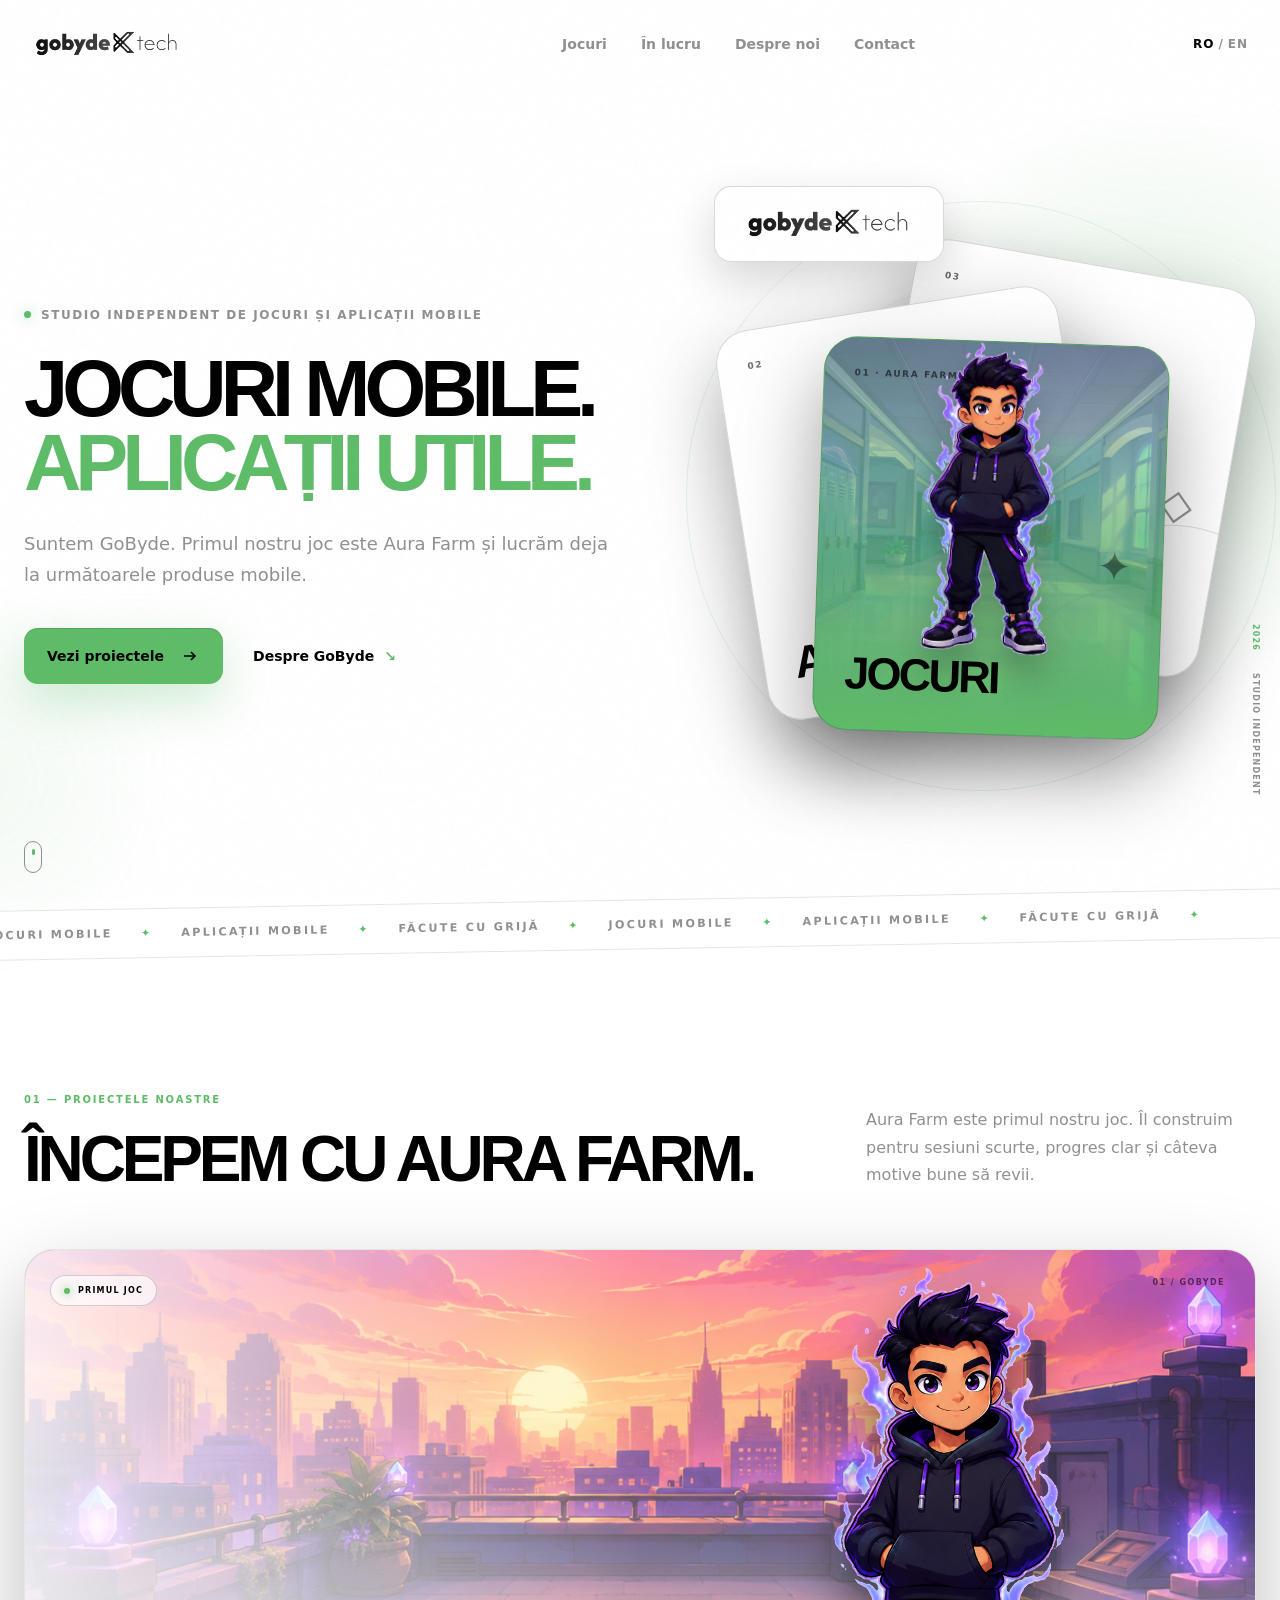
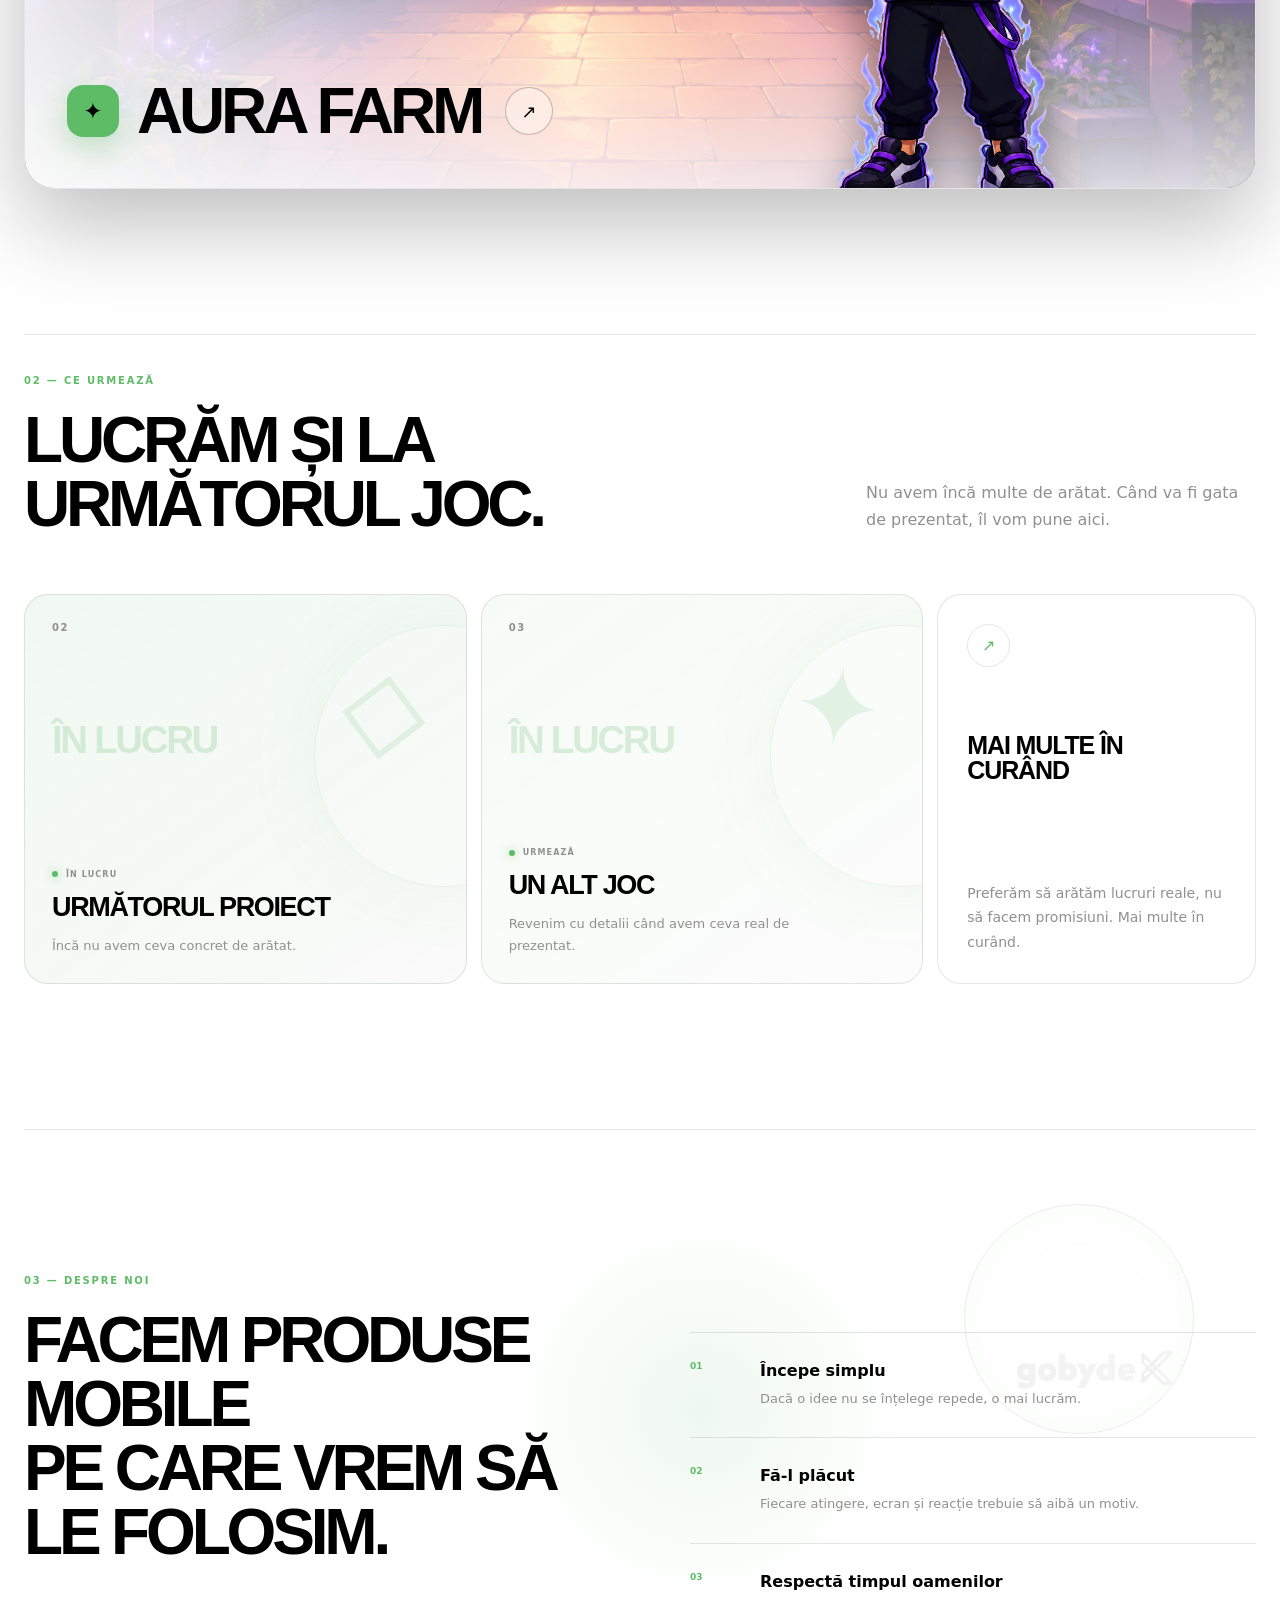
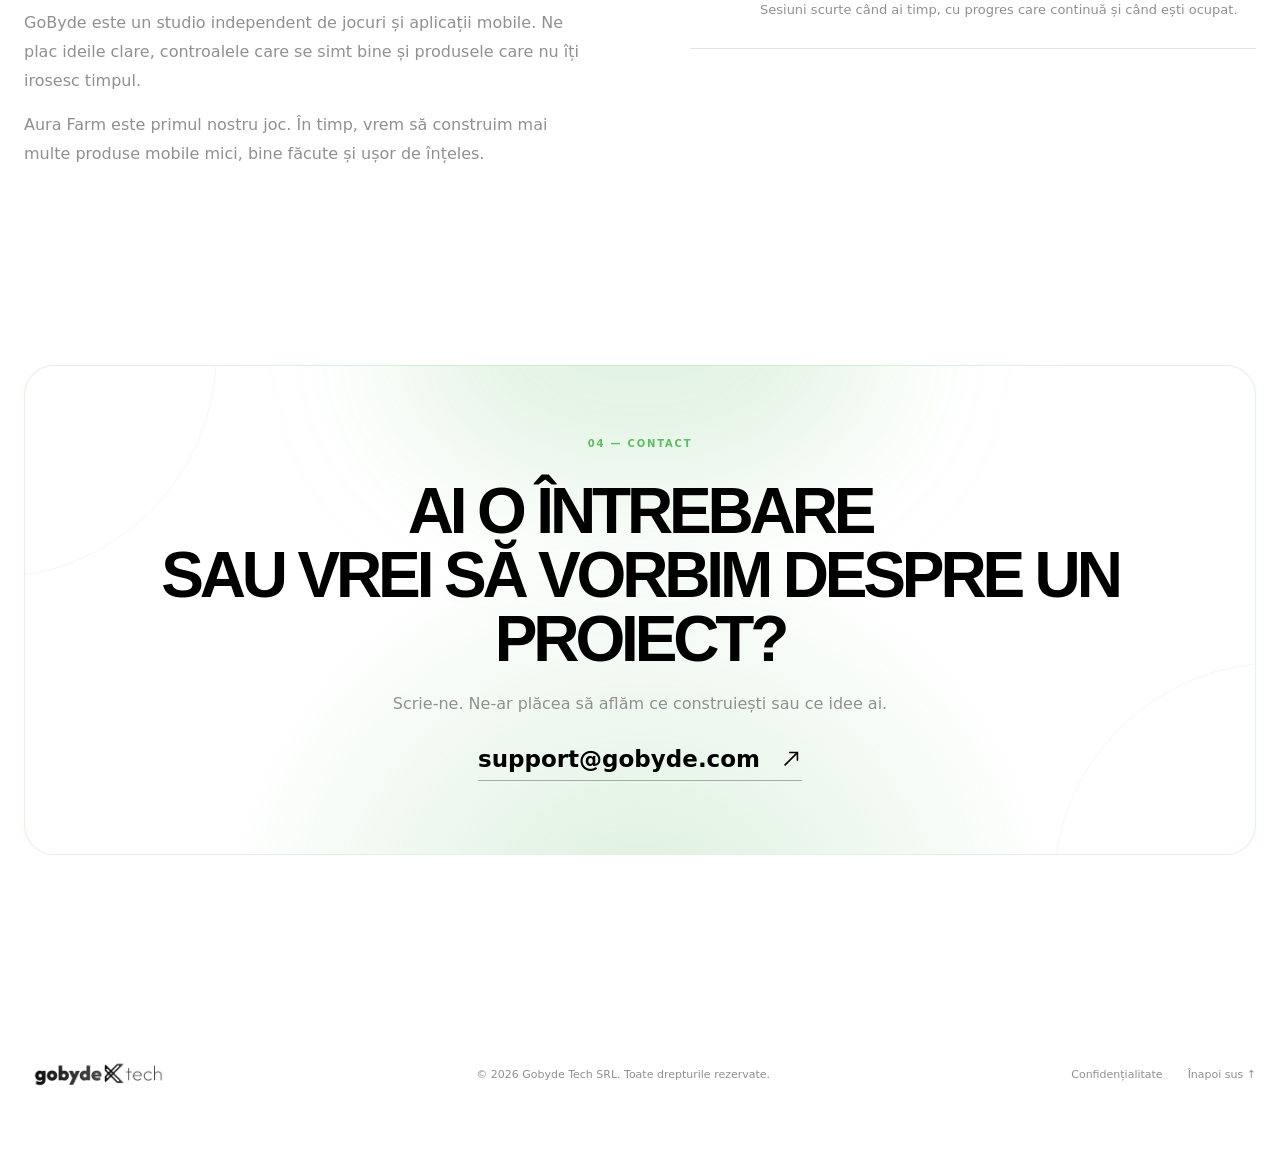
==== commit 8fb669fe: "change email" ====
--- a/index.html
+++ b/index.html
@@ -234,8 +234,8 @@
           <p class="section-number">04 — <span data-i18n="contactLabel">CONTACT</span></p>
           <h2 data-i18n="contactTitle">Ai o întrebare<br />sau vrei să vorbim despre un proiect?</h2>
           <p data-i18n="contactText">Scrie-ne. Ne-ar plăcea să aflăm ce construiești sau ce idee ai.</p>
-          <a class="email-link" href="mailto:hello@gobyde.com">
-            <span>hello@gobyde.com</span>
+          <a class="email-link" href="mailto:support@gobyde.com">
+            <span>support@gobyde.com</span>
             <svg viewBox="0 0 24 24" aria-hidden="true"><path d="M5 19 19 5m-9 0h9v9" /></svg>
           </a>
         </div>
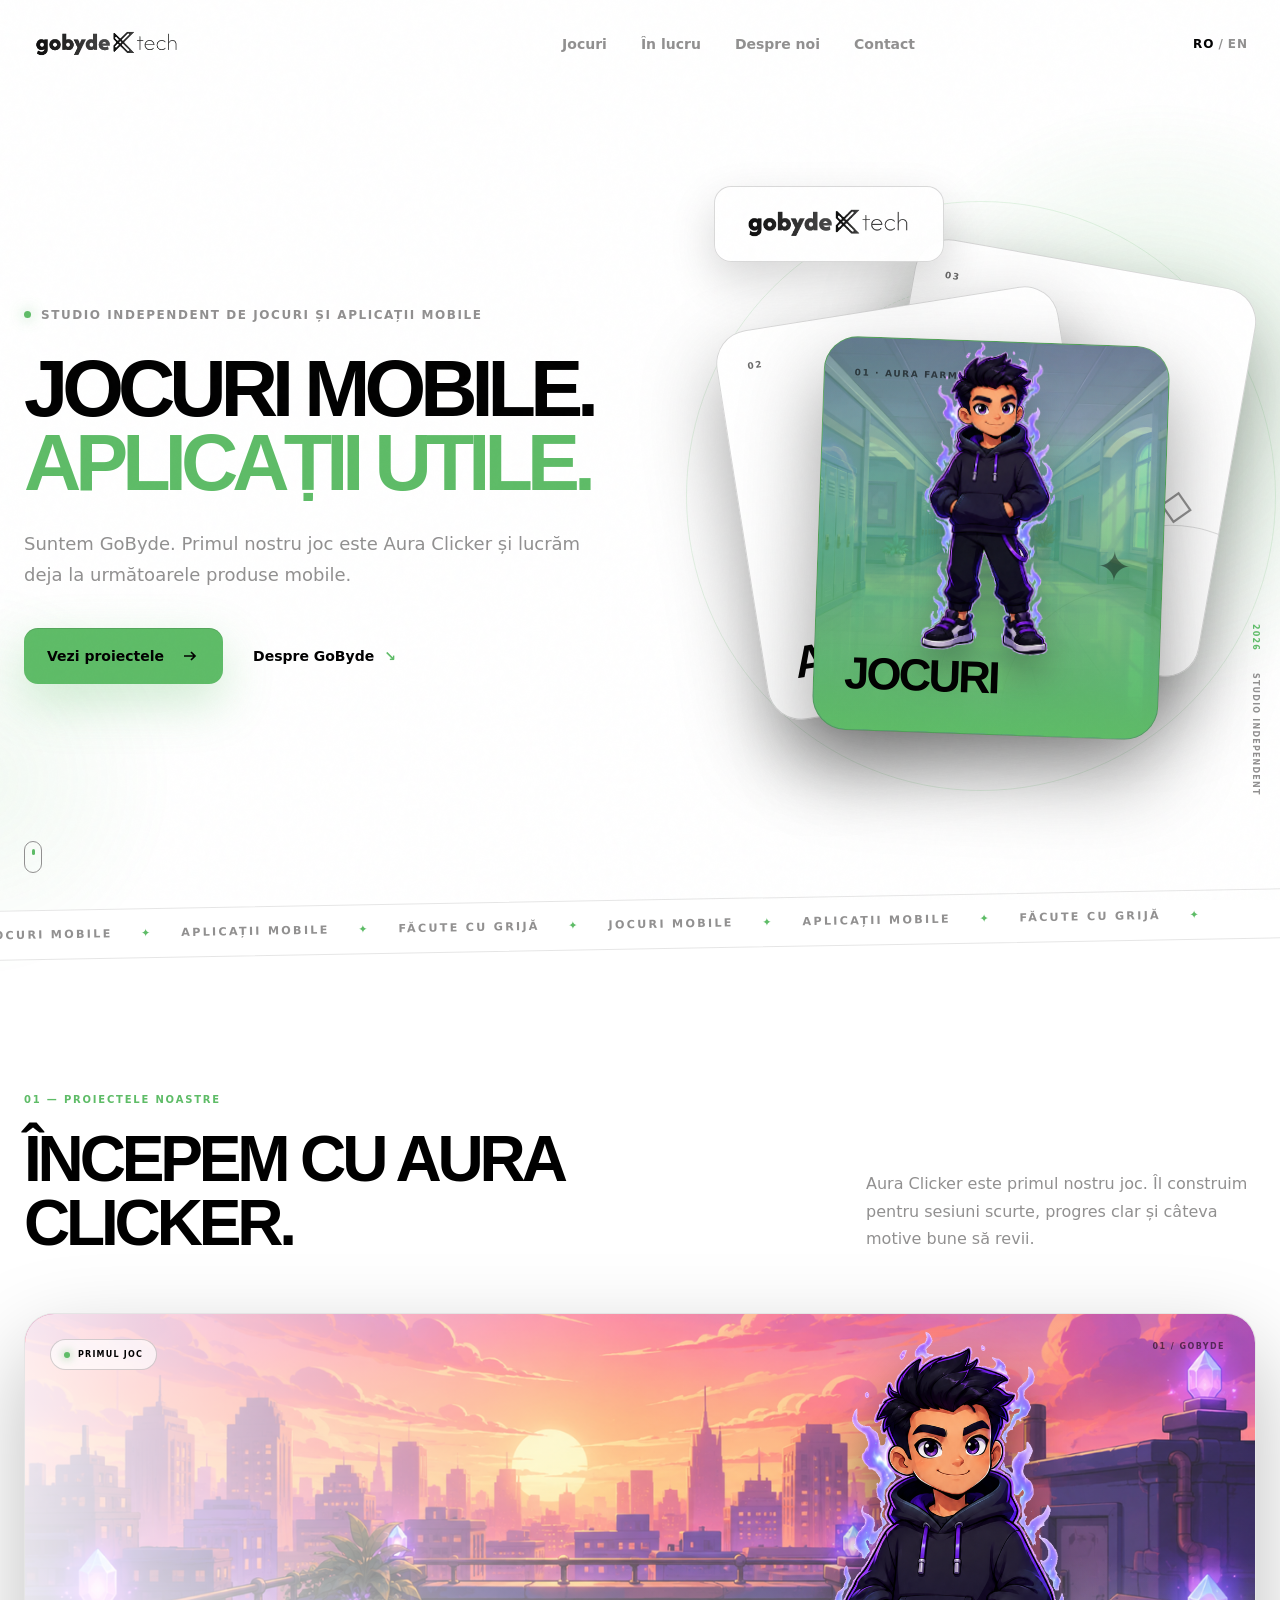
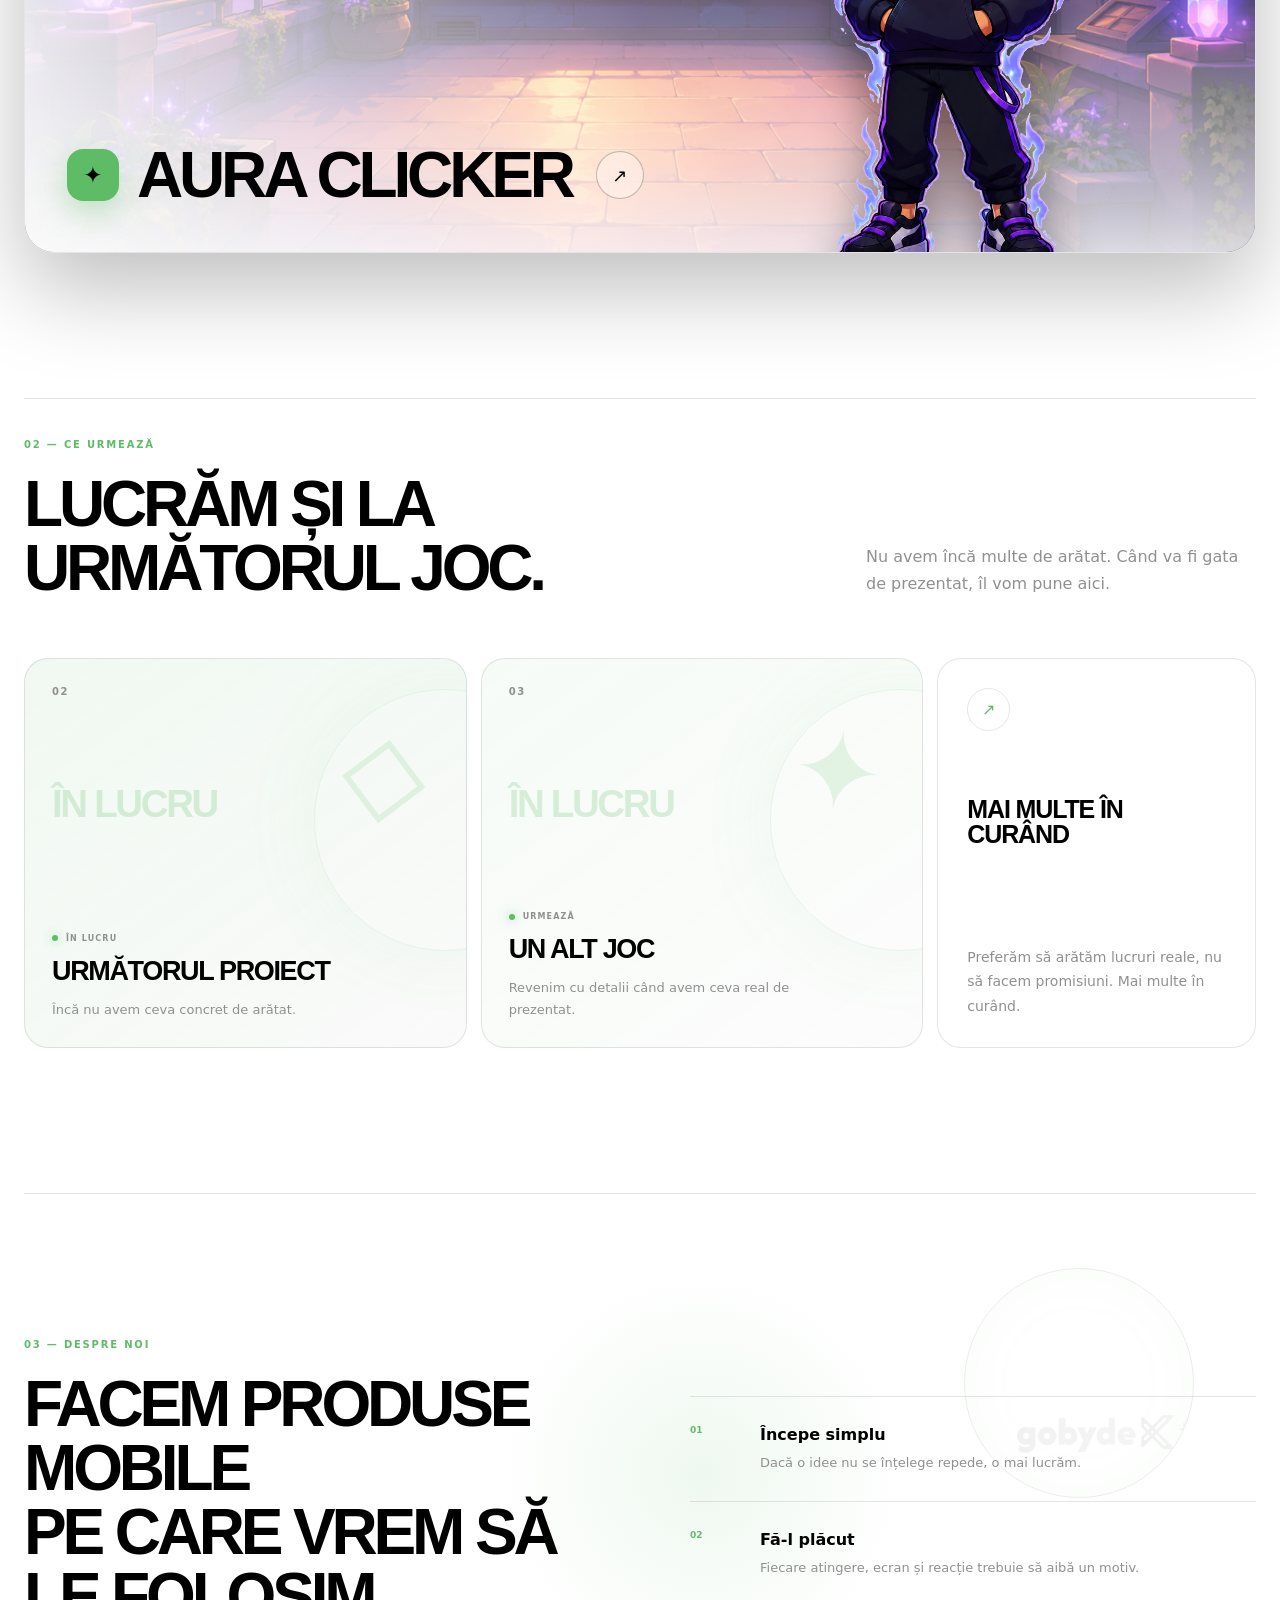
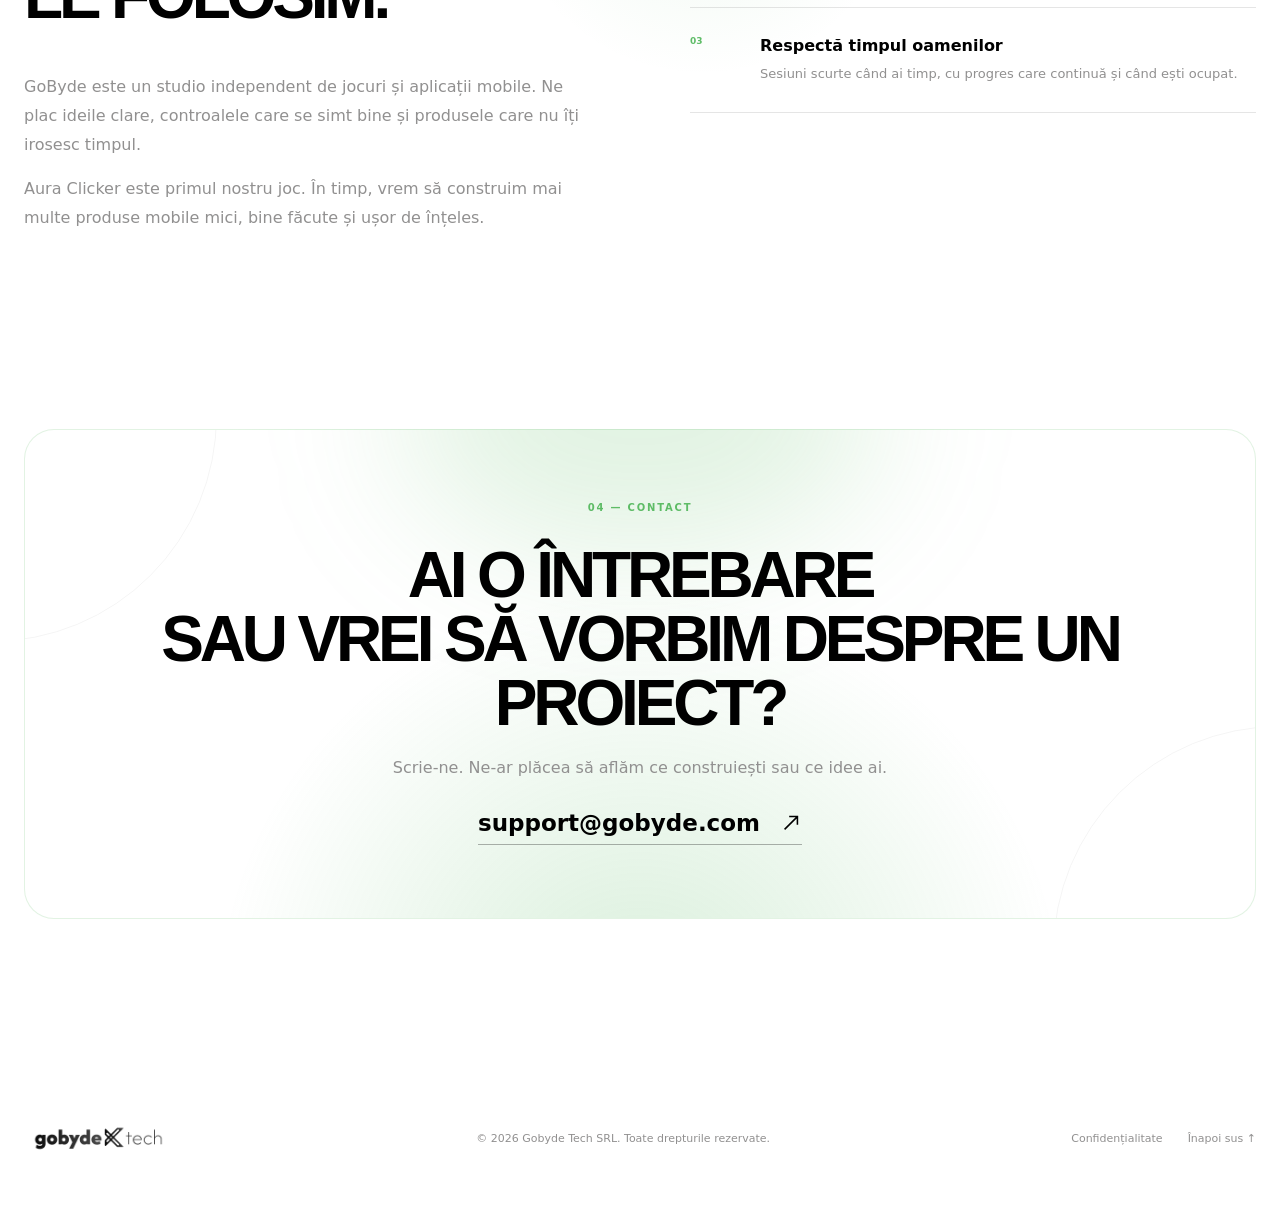
==== commit 0a7bc66c: "add aura clicker privacy policy" ====
--- a/index.html
+++ b/index.html
@@ -5,7 +5,7 @@
     <meta name="viewport" content="width=device-width, initial-scale=1.0" />
     <meta
       name="description"
-      content="GoByde este un studio independent de jocuri și aplicații mobile. Primul nostru joc este Aura Farm."
+      content="GoByde este un studio independent de jocuri și aplicații mobile. Primul nostru joc este Aura Clicker."
       data-i18n-content="metaDescription"
     />
     <meta name="theme-color" content="#ffffff" />
@@ -20,7 +20,7 @@
     <title>GoByde — Jocuri & aplicații mobile</title>
     <link rel="icon" href="assets/gobyde-logo.png?v=20260811-3" type="image/png" />
     <link rel="stylesheet" href="styles.css?v=20260816-3" />
-    <script src="script.js?v=20260816-1" defer></script>
+    <script src="script.js?v=20260901-1" defer></script>
   </head>
   <body data-page="home">
     <a class="skip-link" href="#main" data-i18n="skip">Sari la conținut</a>
@@ -76,7 +76,7 @@
             <span class="gradient-text" data-i18n="heroTitleTwo">Aplicații utile.</span>
           </h1>
           <p class="hero-lead" data-i18n="heroLead">
-            Suntem GoByde. Primul nostru joc este Aura Farm și lucrăm deja la următoarele produse mobile.
+            Suntem GoByde. Primul nostru joc este Aura Clicker și lucrăm deja la următoarele produse mobile.
           </p>
           <div class="hero-actions">
             <a class="button button-primary" href="#games">
@@ -134,23 +134,23 @@
         <div class="section-heading reveal">
           <div>
             <p class="section-number">01 — <span data-i18n="ourGames">PROIECTELE NOASTRE</span></p>
-            <h2 data-i18n="gamesTitle">Începem cu Aura Farm.</h2>
+            <h2 data-i18n="gamesTitle">Începem cu Aura Clicker.</h2>
           </div>
           <p data-i18n="gamesIntro">
-            Aura Farm este primul nostru joc. Îl construim pentru sesiuni scurte, progres clar și câteva motive bune să revii.
+            Aura Clicker este primul nostru joc. Îl construim pentru sesiuni scurte, progres clar și câteva motive bune să revii.
           </p>
         </div>
 
         <div class="game-catalog-grid">
-          <a class="catalog-game-card reveal" href="aura-farm.html" aria-label="Descoperă Aura Farm" data-i18n-aria="discoverAura">
-            <img class="catalog-game-bg" src="assets/zone-city.png" alt="Coperta Aura Farm" />
+          <a class="catalog-game-card reveal" href="aura-clicker.html" aria-label="Descoperă Aura Clicker" data-i18n-aria="discoverAura">
+            <img class="catalog-game-bg" src="assets/zone-city.png" alt="Coperta Aura Clicker" />
             <div class="catalog-game-shade"></div>
             <div class="release-badge"><span></span><span data-i18n="firstRelease">PRIMA LANSARE</span></div>
             <img class="catalog-character" src="assets/hero-character.png" alt="" />
             <span class="catalog-index">01 / GOBYDE</span>
             <div class="catalog-game-content">
               <span class="game-logo-spark" aria-hidden="true">✦</span>
-              <h3>Aura Farm</h3>
+              <h3>Aura Clicker</h3>
               <span class="catalog-arrow" aria-hidden="true">↗</span>
             </div>
           </a>
@@ -209,7 +209,7 @@
             GoByde este un studio independent de jocuri și aplicații mobile. Ne plac ideile clare, controalele care se simt bine și produsele care nu îți irosesc timpul.
           </p>
           <p data-i18n="studioTextTwo">
-            Aura Farm este primul nostru joc. În timp, vrem să construim mai multe produse mobile mici, bine făcute și ușor de înțeles.
+            Aura Clicker este primul nostru joc. În timp, vrem să construim mai multe produse mobile mici, bine făcute și ușor de înțeles.
           </p>
         </div>
         <div class="principles reveal" data-delay="120">
--- a/styles.css
+++ b/styles.css
@@ -278,6 +278,8 @@
 .legal-content ul { display: grid; gap: 12px; margin: 25px 0 0; padding-left: 20px; }
 .legal-content strong { color: #000000; }
 .legal-content a { color: #000000; border-bottom: 1px solid rgba(0,0,0,.28); }
+.legal-anchor { position: absolute; scroll-margin-top: 110px; }
+html[lang="ro"] .localized-copy[lang="en"], html[lang="en"] .localized-copy[lang="ro"] { display: none; }
 
 /* Homepage game catalog */
 .game-card-link { color: inherit; transition: transform 260ms ease, border-color 260ms ease, box-shadow 260ms ease; }
@@ -319,7 +321,7 @@
 .coming-note-heading strong { max-width: 210px; font-family: var(--display); font-size: 25px; line-height: 1; letter-spacing: -.045em; text-transform: uppercase; }
 .coming-note p { margin: 0; color: #919090; font-size: 14px; line-height: 1.75; }
 
-/* Aura Farm detail page */
+/* Aura Clicker detail page */
 .nav-home-link { display: inline-flex; align-items: center; gap: 8px; color: #000000; font-size: 12px; font-weight: 700; }
 .nav-home-link span:last-child { color: var(--purple-light); }
 .game-detail-hero { position: relative; width: min(calc(100% - 48px), var(--max)); min-height: 820px; margin: 0 auto; padding: 150px 0 75px; display: grid; grid-template-columns: .82fr 1.18fr; align-items: center; gap: 70px; }
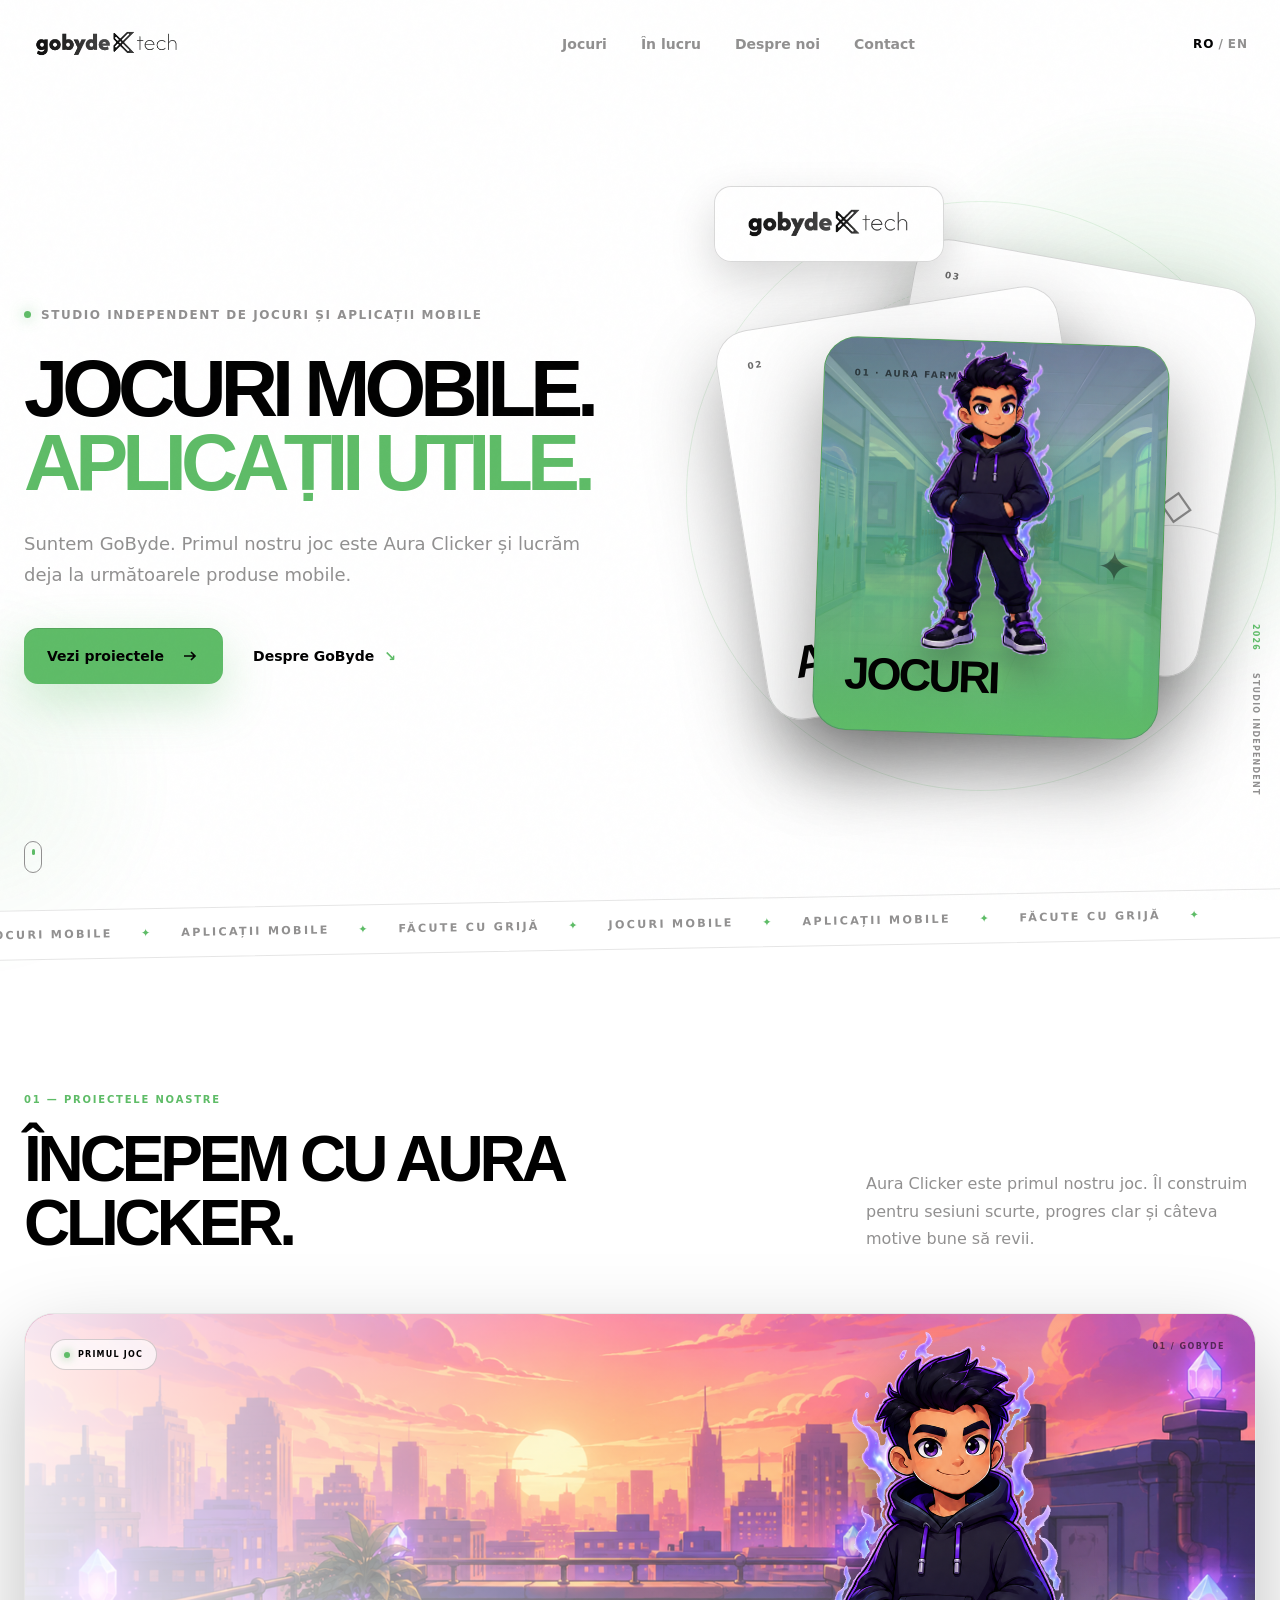
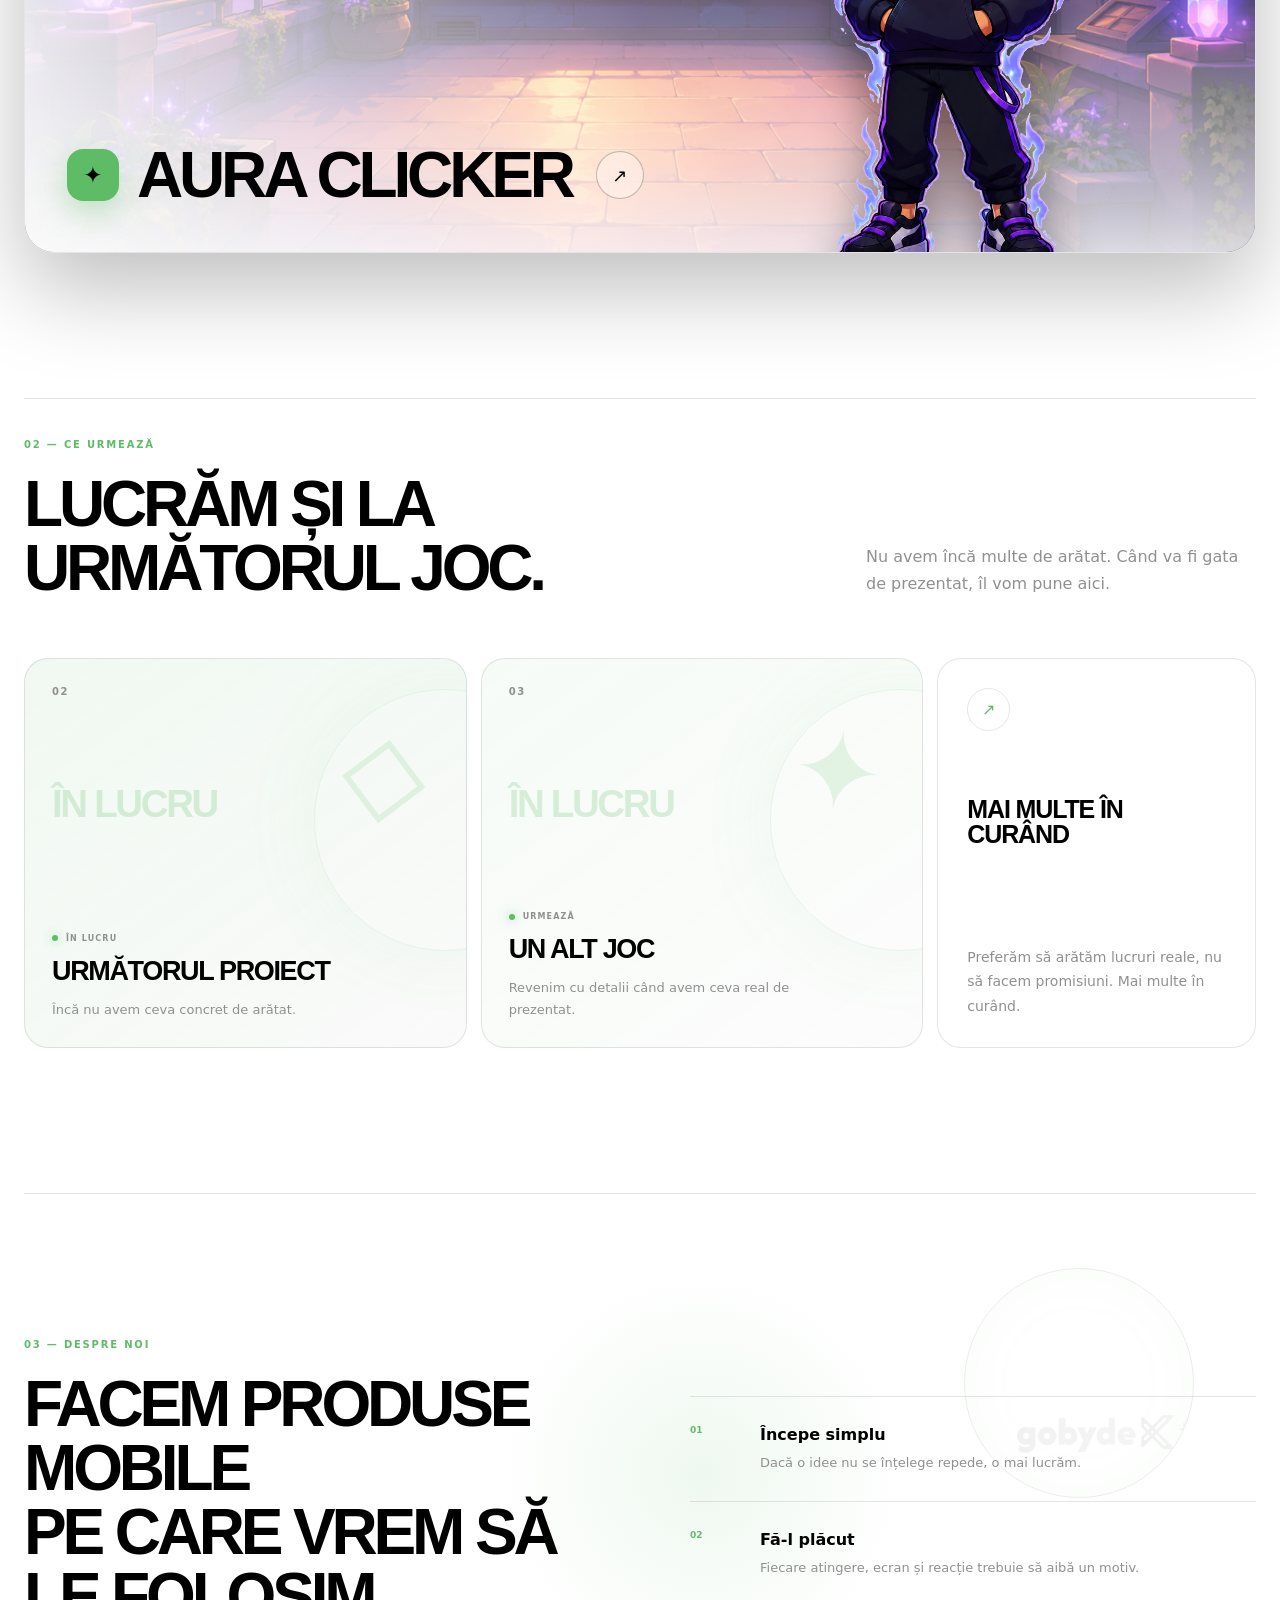
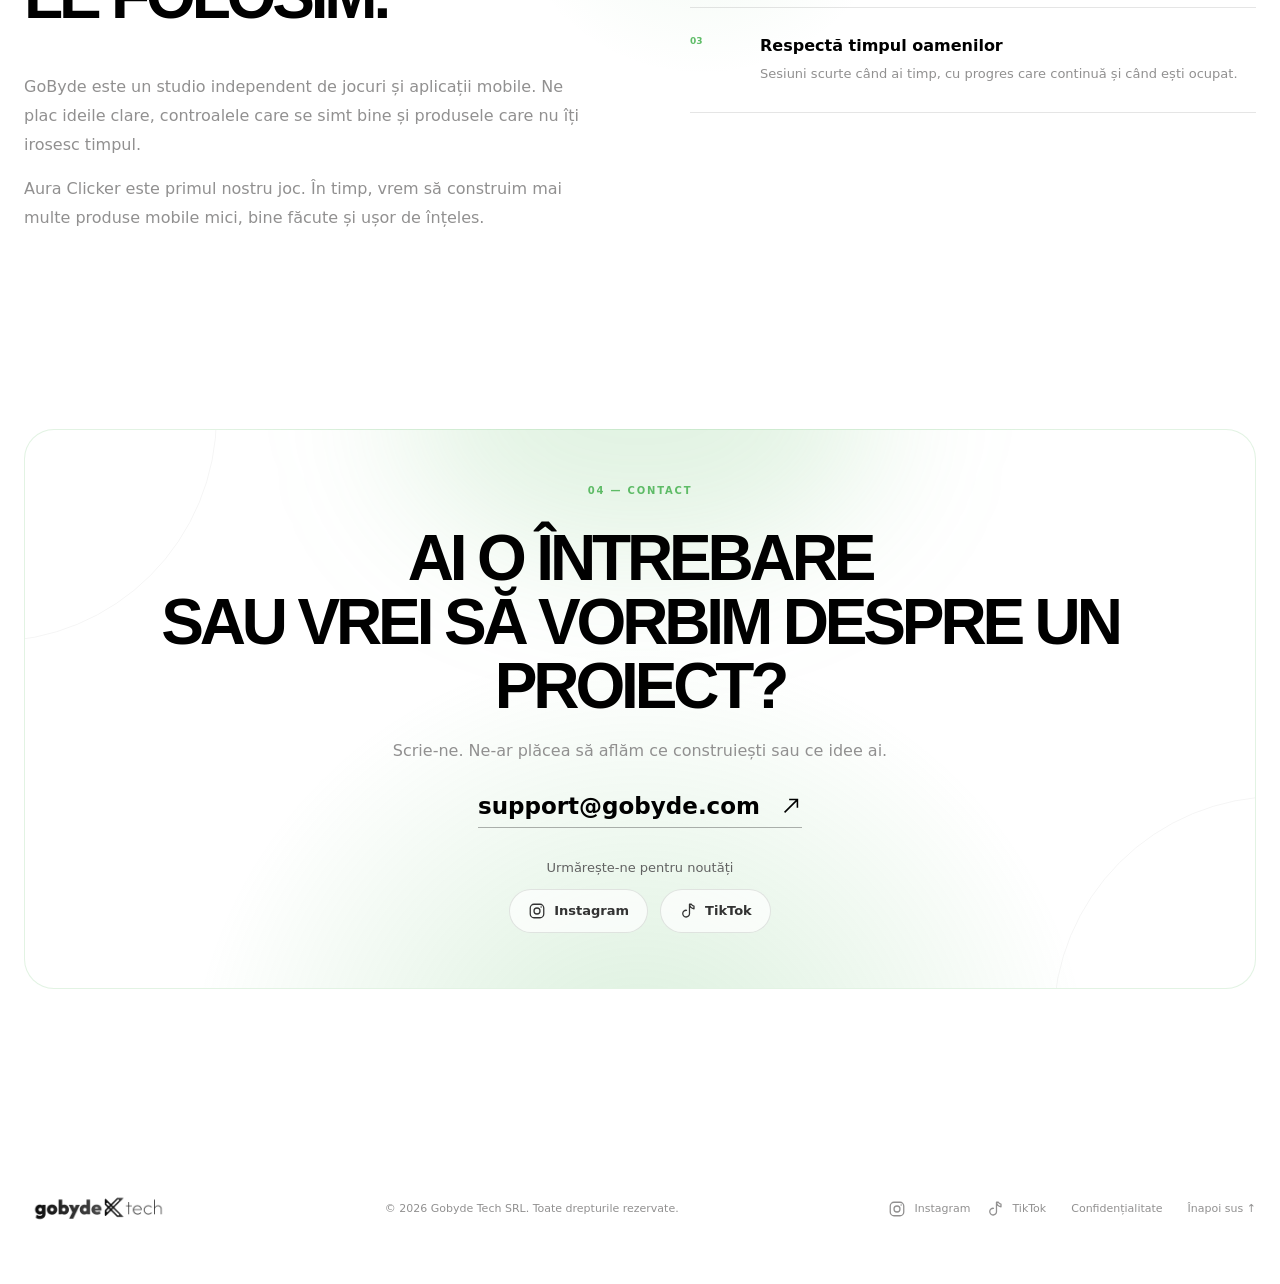
==== commit 891fa131: "add instagram and tiktok links" ====
--- a/index.html
+++ b/index.html
@@ -19,8 +19,8 @@
     <meta property="og:image" content="assets/zone-school.png" />
     <title>GoByde — Jocuri & aplicații mobile</title>
     <link rel="icon" href="assets/gobyde-logo.png?v=20260811-3" type="image/png" />
-    <link rel="stylesheet" href="styles.css?v=20260816-3" />
-    <script src="script.js?v=20260901-1" defer></script>
+    <link rel="stylesheet" href="styles.css?v=20260918-1" />
+    <script src="script.js?v=20260918-1" defer></script>
   </head>
   <body data-page="home">
     <a class="skip-link" href="#main" data-i18n="skip">Sari la conținut</a>
@@ -238,6 +238,13 @@
             <span>support@gobyde.com</span>
             <svg viewBox="0 0 24 24" aria-hidden="true"><path d="M5 19 19 5m-9 0h9v9" /></svg>
           </a>
+          <div class="contact-social">
+            <p data-i18n="socialFollow">Urmărește-ne pentru noutăți</p>
+            <div class="social-links">
+              <a class="social-link" href="https://www.instagram.com/gobyde_tech/" target="_blank" rel="noopener noreferrer"><svg viewBox="0 0 24 24" aria-hidden="true"><rect x="3" y="3" width="18" height="18" rx="5" /><circle cx="12" cy="12" r="4" /><circle cx="17.5" cy="6.5" r="1" fill="currentColor" stroke="none" /></svg><span>Instagram</span></a>
+              <a class="social-link" href="https://www.tiktok.com/@gobydetech" target="_blank" rel="noopener noreferrer"><svg viewBox="0 0 24 24" aria-hidden="true"><path d="M14 3v12.5a4.5 4.5 0 1 1-4-4.47M14 3c.5 3.5 2.5 5.5 6 6V5.5C18 5.2 17 4 16.5 3Z" /></svg><span>TikTok</span></a>
+            </div>
+          </div>
         </div>
       </section>
     </main>
@@ -250,6 +257,10 @@
       </a>
       <p>© <span data-year></span> Gobyde Tech SRL. <span data-i18n="rights">Toate drepturile rezervate.</span></p>
       <div class="footer-links">
+        <div class="social-links footer-social">
+          <a class="social-link" href="https://www.instagram.com/gobyde_tech/" target="_blank" rel="noopener noreferrer"><svg viewBox="0 0 24 24" aria-hidden="true"><rect x="3" y="3" width="18" height="18" rx="5" /><circle cx="12" cy="12" r="4" /><circle cx="17.5" cy="6.5" r="1" fill="currentColor" stroke="none" /></svg><span>Instagram</span></a>
+          <a class="social-link" href="https://www.tiktok.com/@gobydetech" target="_blank" rel="noopener noreferrer"><svg viewBox="0 0 24 24" aria-hidden="true"><path d="M14 3v12.5a4.5 4.5 0 1 1-4-4.47M14 3c.5 3.5 2.5 5.5 6 6V5.5C18 5.2 17 4 16.5 3Z" /></svg><span>TikTok</span></a>
+        </div>
         <a href="privacy-policy.html" data-i18n="privacyLink">Confidențialitate</a>
         <a href="#top" class="back-top"><span data-i18n="backTop">Înapoi sus</span> ↑</a>
       </div>
--- a/styles.css
+++ b/styles.css
@@ -252,6 +252,20 @@
 
 .site-footer { width: min(calc(100% - 48px), var(--max)); min-height: 150px; margin: 0 auto; display: flex; align-items: center; justify-content: space-between; color: #919090; font-size: 11px; }.site-footer .brand { color: #000000; }.site-footer .brand-logo { width: 151px; height: 36px; }.site-footer .brand-logo img { top: -75px; left: -18px; width: 185px; }.site-footer p { margin: 0; }.back-top { transition: color 180ms ease; }.back-top:hover { color: #000000; }
 .footer-links { display: flex; align-items: center; gap: 25px; }.footer-links a { transition: color 180ms ease; }.footer-links a:hover, .footer-links a[aria-current="page"] { color: #000000; }
+
+/* Social profiles */
+.contact .contact-card { padding: 55px 24px; }
+.contact-social { position: relative; z-index: 2; margin-top: 32px; }
+.contact-social p { margin-bottom: 14px; color: #626262; font-size: 13px; }
+.social-links { display: flex; flex-wrap: wrap; align-items: center; justify-content: center; gap: 12px; }
+.social-link { display: inline-flex; align-items: center; justify-content: center; gap: 8px; min-height: 44px; white-space: nowrap; }
+.social-link svg { width: 18px; height: 18px; flex-shrink: 0; fill: none; stroke: currentColor; stroke-width: 1.7; stroke-linecap: round; stroke-linejoin: round; }
+.contact-social .social-link { padding: 10px 18px; border: 1px solid var(--line); border-radius: 99px; background: rgba(255,255,255,.7); color: #333333; font-size: 13px; font-weight: 700; transition: border-color 180ms ease, background 180ms ease; }
+.contact-social .social-link:hover { border-color: var(--purple); background: rgba(94,188,103,.1); }
+.social-link:focus-visible { outline: 2px solid #32813a; outline-offset: 4px; }
+.site-footer { flex-wrap: wrap; gap: 24px; padding: 35px 0; }
+.footer-links { flex-wrap: wrap; gap: 12px 25px; }
+.footer-social { gap: 16px; }
 
 /* Privacy policy */
 .legal-main { width: min(calc(100% - 48px), var(--max)); margin: 0 auto; }
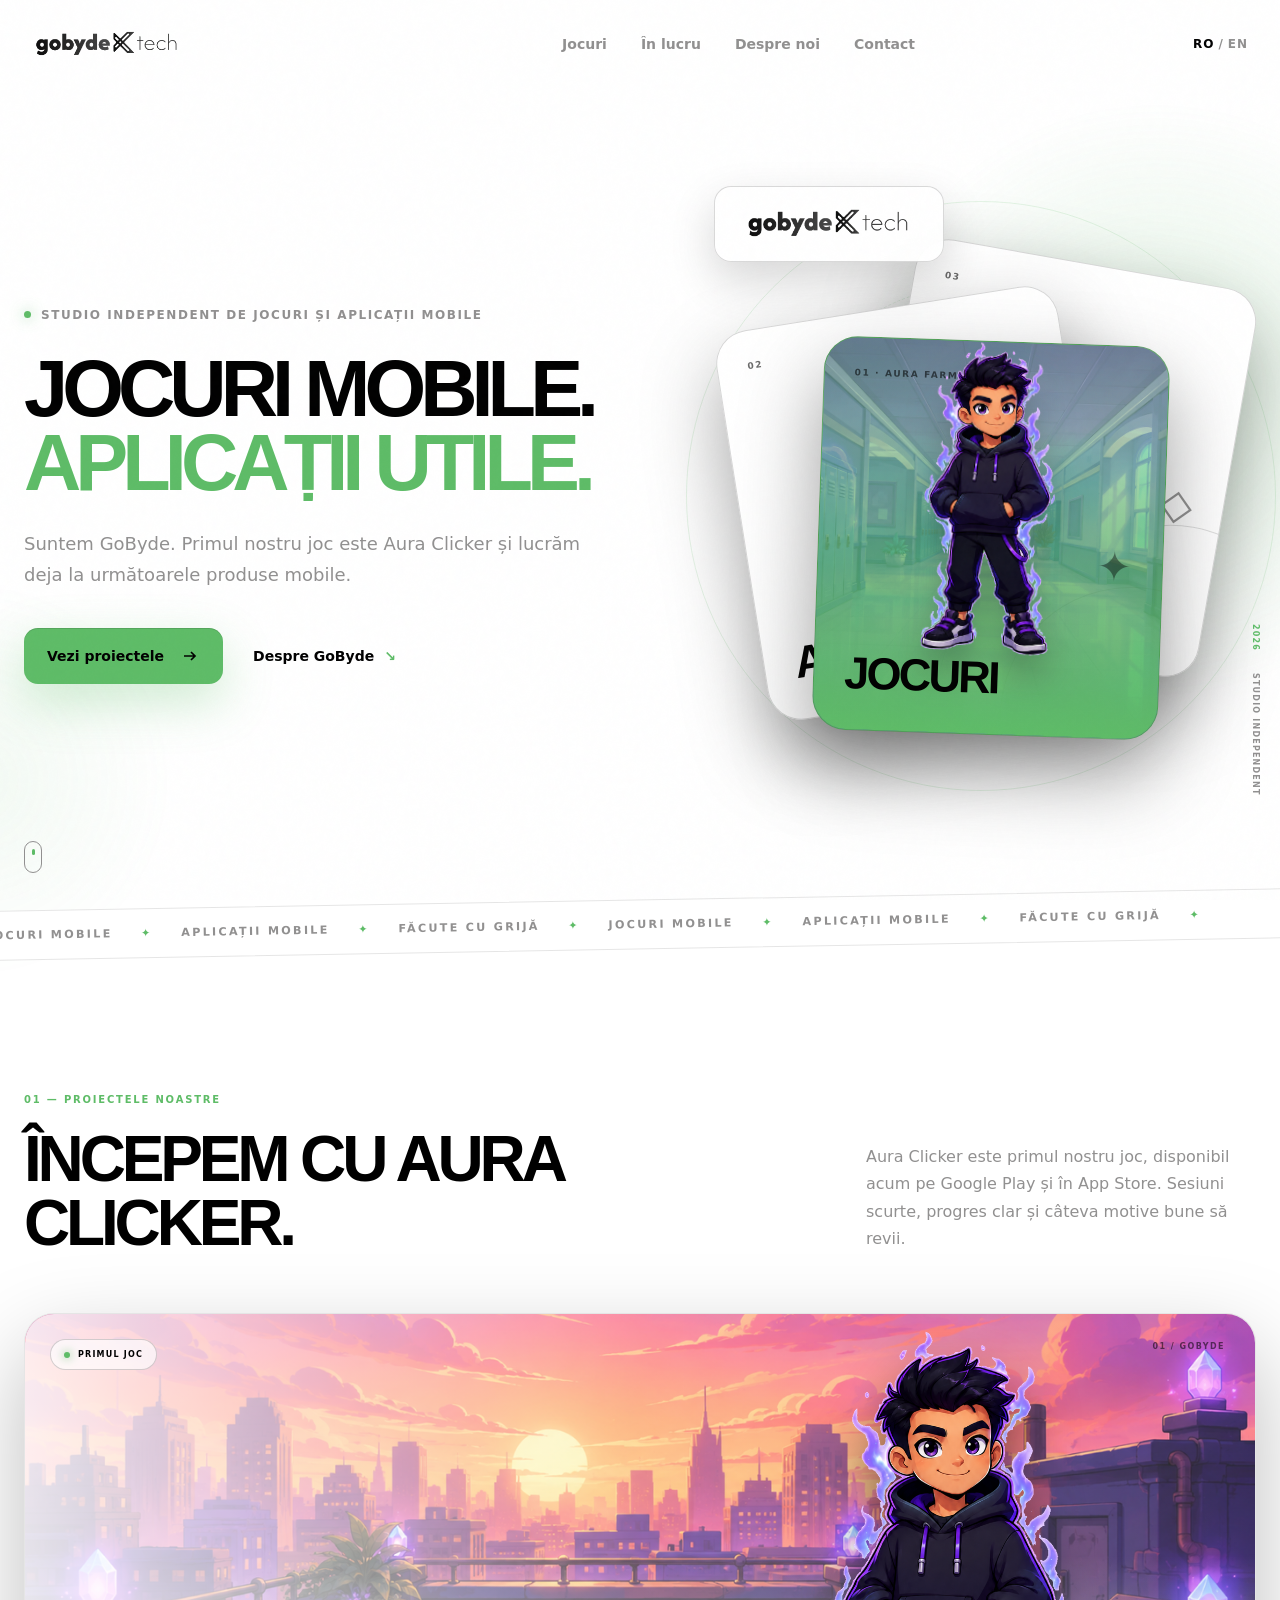
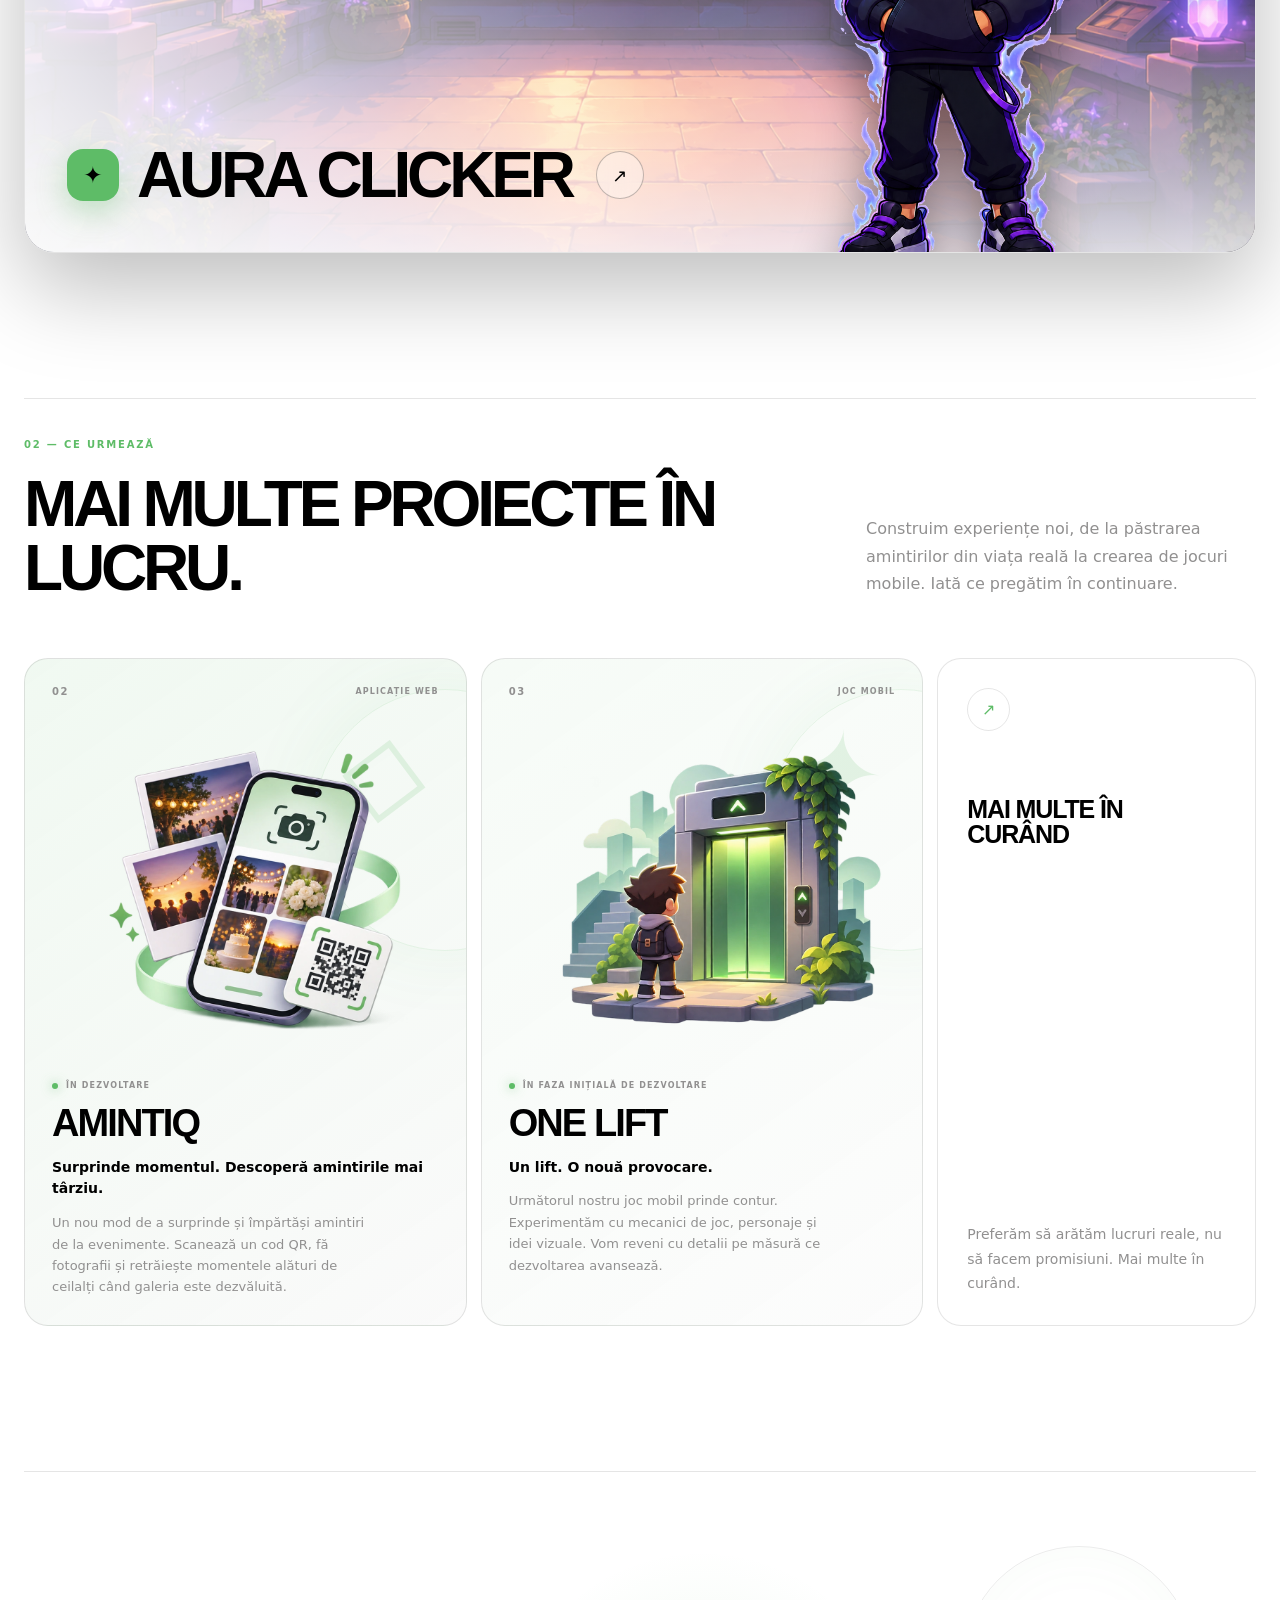
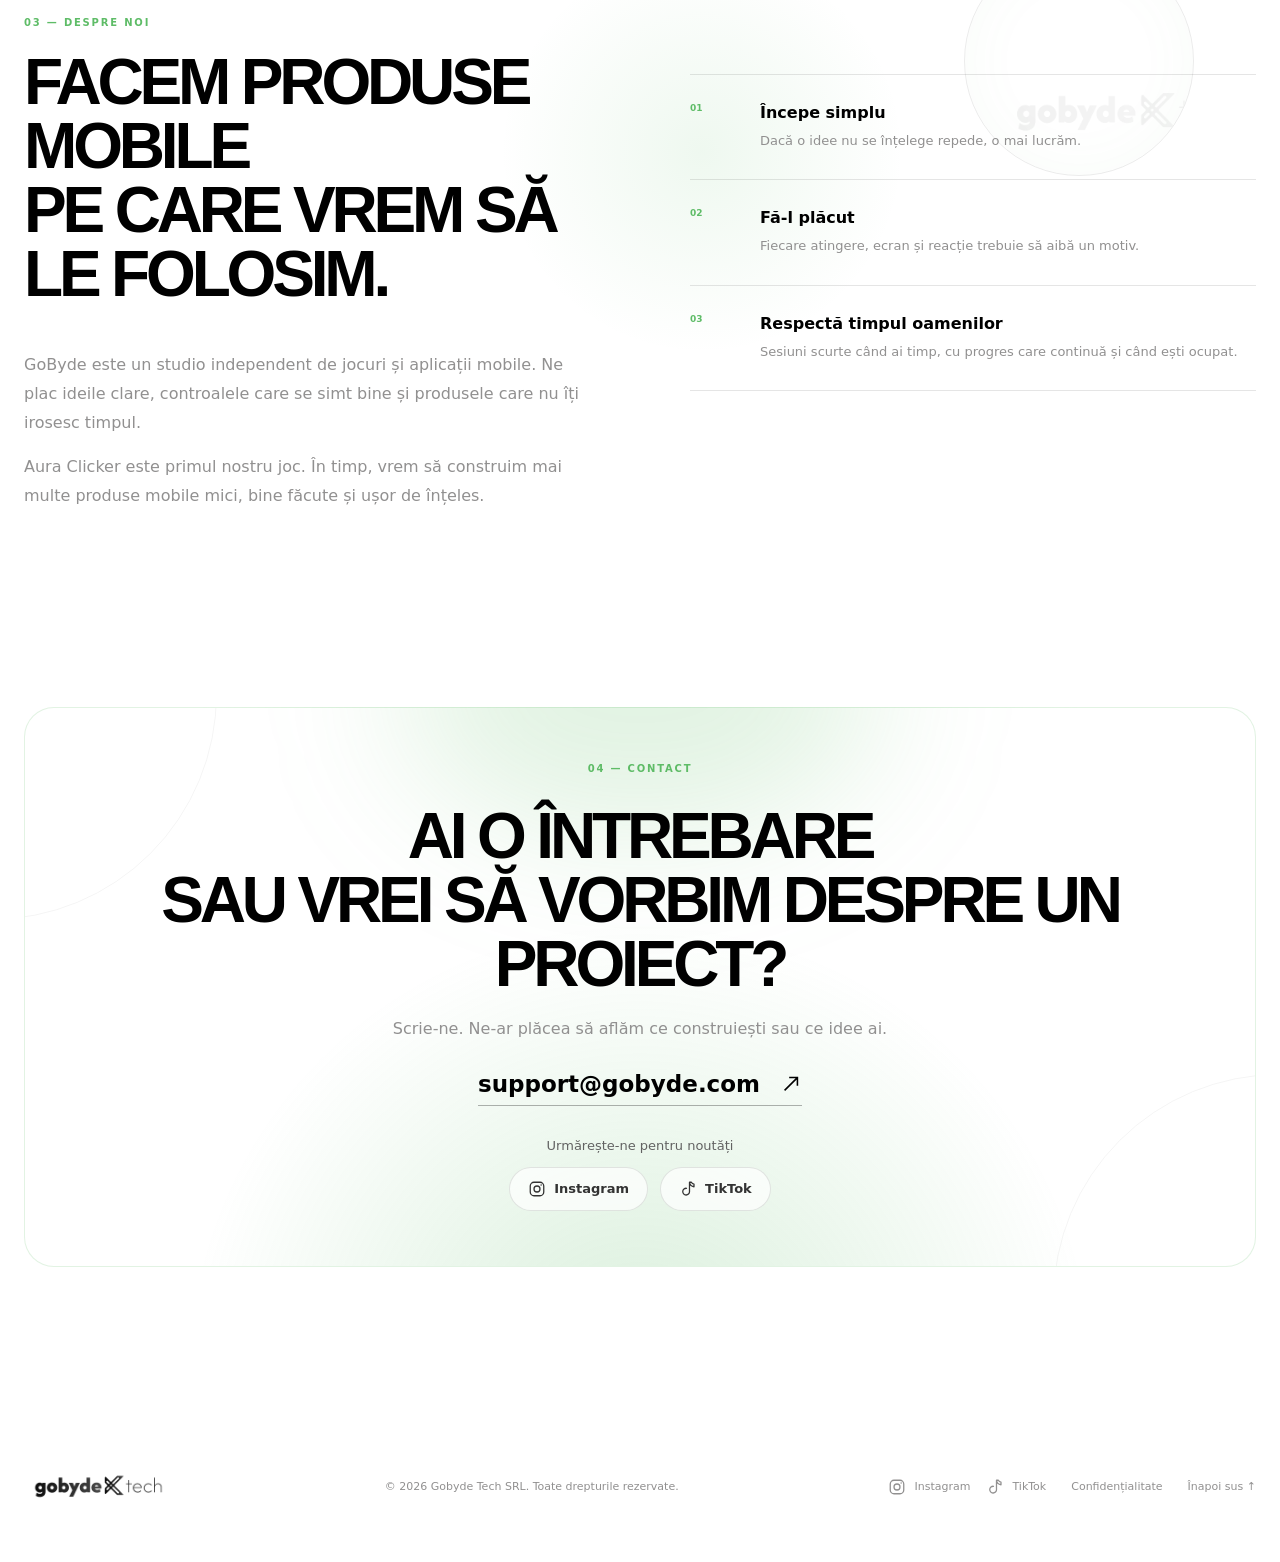
==== commit a2cbf28c: "add stores links and next projects" ====
--- a/index.html
+++ b/index.html
@@ -19,8 +19,8 @@
     <meta property="og:image" content="assets/zone-school.png" />
     <title>GoByde — Jocuri & aplicații mobile</title>
     <link rel="icon" href="assets/gobyde-logo.png?v=20260811-3" type="image/png" />
-    <link rel="stylesheet" href="styles.css?v=20260918-1" />
-    <script src="script.js?v=20260918-1" defer></script>
+    <link rel="stylesheet" href="styles.css?v=20261102-4" />
+    <script src="script.js?v=20261102-2" defer></script>
   </head>
   <body data-page="home">
     <a class="skip-link" href="#main" data-i18n="skip">Sari la conținut</a>
@@ -137,7 +137,7 @@
             <h2 data-i18n="gamesTitle">Începem cu Aura Clicker.</h2>
           </div>
           <p data-i18n="gamesIntro">
-            Aura Clicker este primul nostru joc. Îl construim pentru sesiuni scurte, progres clar și câteva motive bune să revii.
+            Aura Clicker este primul nostru joc, disponibil acum pe Google Play și în App Store. Sesiuni scurte, progres clar și câteva motive bune să revii.
           </p>
         </div>
 
@@ -161,31 +161,43 @@
         <div class="section-heading reveal">
           <div>
             <p class="section-number">02 — <span data-i18n="comingSoonLabel">CE URMEAZĂ</span></p>
-            <h2 data-i18n="comingSoonTitle">Lucrăm și la următorul joc.</h2>
+            <h2 data-i18n="comingSoonTitle">Mai multe proiecte în lucru.</h2>
           </div>
           <p data-i18n="comingSoonText">
-            Nu avem încă multe de arătat. Când va fi gata de prezentat, îl vom pune aici.
+            Construim experiențe noi, de la păstrarea amintirilor din viața reală la crearea de jocuri mobile. Iată ce pregătim în continuare.
           </p>
         </div>
         <div class="coming-grid">
           <article class="coming-card reveal">
-            <span class="coming-index">02</span>
+            <div class="coming-card-meta">
+              <span class="coming-index">02</span>
+              <span class="coming-category" data-i18n="webAppCategory">APLICAȚIE WEB</span>
+            </div>
             <div class="coming-symbol" aria-hidden="true">◇</div>
-            <strong class="coming-watermark" data-i18n="comingSoon">ÎN LUCRU</strong>
+            <div class="coming-illustration" aria-hidden="true">
+              <img src="assets/amintiq-illustration.webp" alt="" width="1024" height="1024" loading="lazy" decoding="async" />
+            </div>
             <div>
-              <p class="coming-status"><span></span><span data-i18n="inDevelopment">ÎN LUCRU</span></p>
-              <h3 data-i18n="nextGame">Următorul proiect</h3>
-              <p data-i18n="nextGameText">Încă nu avem ceva concret de arătat.</p>
+              <p class="coming-status"><span></span><span data-i18n="inDevelopment">ÎN DEZVOLTARE</span></p>
+              <h3>AMINTIQ</h3>
+              <p class="coming-tagline" data-i18n="amintiqTagline">Surprinde momentul. Descoperă amintirile mai târziu.</p>
+              <p data-i18n="amintiqText">Un nou mod de a surprinde și împărtăși amintiri de la evenimente. Scanează un cod QR, fă fotografii și retrăiește momentele alături de ceilalți când galeria este dezvăluită.</p>
             </div>
           </article>
           <article class="coming-card coming-card-dim reveal" data-delay="100">
-            <span class="coming-index">03</span>
+            <div class="coming-card-meta">
+              <span class="coming-index">03</span>
+              <span class="coming-category" data-i18n="mobileGameCategory">JOC MOBIL</span>
+            </div>
             <div class="coming-symbol" aria-hidden="true">✦</div>
-            <strong class="coming-watermark" data-i18n="comingSoon">ÎN LUCRU</strong>
+            <div class="coming-illustration" aria-hidden="true">
+              <img src="assets/one-lift-illustration.webp" alt="" width="1024" height="1024" loading="lazy" decoding="async" />
+            </div>
             <div>
-              <p class="coming-status"><span></span><span data-i18n="onRoadmap">URMEAZĂ</span></p>
-              <h3 data-i18n="anotherWorld">Un alt joc</h3>
-              <p data-i18n="anotherWorldText">Revenim cu detalii când avem ceva real de prezentat.</p>
+              <p class="coming-status"><span></span><span data-i18n="earlyDevelopment">ÎN FAZA INIȚIALĂ DE DEZVOLTARE</span></p>
+              <h3>ONE LIFT</h3>
+              <p class="coming-tagline" data-i18n="oneLiftTagline">Un lift. O nouă provocare.</p>
+              <p data-i18n="oneLiftText">Următorul nostru joc mobil prinde contur. Experimentăm cu mecanici de joc, personaje și idei vizuale. Vom reveni cu detalii pe măsură ce dezvoltarea avansează.</p>
             </div>
           </article>
           <div class="coming-note reveal" data-delay="180">
--- a/styles.css
+++ b/styles.css
@@ -318,16 +318,21 @@
 .coming-soon { padding-top: 40px; border-top: 1px solid var(--line); }
 .coming-grid { display: grid; grid-template-columns: 1fr 1fr .72fr; gap: 14px; }
 .coming-card, .coming-note { position: relative; min-height: 390px; overflow: hidden; border: 1px solid var(--line); border-radius: 24px; background: linear-gradient(145deg, rgba(94,188,103,.09), rgba(0,0,0,.018)); }
-.coming-card { display: flex; flex-direction: column; justify-content: space-between; padding: 27px; }
+.coming-card { display: flex; flex-direction: column; justify-content: flex-start; padding: 27px; }
 .coming-card::after { content: ""; position: absolute; top: 30px; right: -110px; width: 260px; height: 260px; border: 1px solid rgba(94,188,103,.12); border-radius: 50%; box-shadow: 0 0 80px rgba(94,188,103,.08); }
 .coming-card-dim { background: linear-gradient(145deg, rgba(94,188,103,.055), rgba(0,0,0,.012)); }
 .coming-index { color: #919090; font-size: 10px; font-weight: 900; letter-spacing: .16em; }
+.coming-card-meta { position: relative; z-index: 2; display: flex; align-items: center; justify-content: space-between; gap: 16px; }
+.coming-category { color: var(--muted); font-size: 8px; font-weight: 900; letter-spacing: .14em; text-align: right; }
 .coming-symbol { position: absolute; top: 58px; right: 38px; color: rgba(94,188,103,.15); font-family: var(--display); font-size: 110px; line-height: 1; transform: rotate(8deg); }
-.coming-watermark { position: absolute; z-index: 1; top: 128px; left: 27px; color: rgba(94,188,103,.22); font-family: var(--display); font-size: clamp(34px, 3vw, 50px); line-height: .9; letter-spacing: -.06em; text-transform: uppercase; }
-.coming-card > div:last-child { position: relative; z-index: 2; }
+.coming-watermark { position: absolute; z-index: 0; top: 128px; left: 27px; color: rgba(94,188,103,.22); font-family: var(--display); font-size: clamp(34px, 3vw, 50px); line-height: .9; letter-spacing: -.06em; text-transform: uppercase; }
+.coming-illustration { position: relative; z-index: 1; flex: 0 0 auto; width: min(100%, 360px); aspect-ratio: 1; margin: 8px 0 16px auto; pointer-events: none; }
+.coming-illustration img { width: 100%; height: 100%; object-fit: contain; object-position: right center; }
+.coming-card > div:last-child { position: relative; z-index: 2; min-width: 0; }
 .coming-status { display: flex; align-items: center; gap: 8px; margin-bottom: 13px; color: #919090; font-size: 8px; font-weight: 900; letter-spacing: .14em; }
-.coming-status span:first-child { width: 6px; height: 6px; border-radius: 50%; background: var(--purple-light); box-shadow: 0 0 11px rgba(94,188,103,.7); }
-.coming-card h3 { margin-bottom: 12px; font-family: var(--display); font-size: 27px; letter-spacing: -.05em; text-transform: uppercase; }
+.coming-status span:first-child { flex: 0 0 6px; width: 6px; height: 6px; border-radius: 50%; background: var(--purple-light); box-shadow: 0 0 11px rgba(94,188,103,.7); }
+.coming-card h3 { margin-bottom: 12px; font-family: var(--display); font-size: clamp(30px, 3vw, 38px); line-height: 1.1; letter-spacing: -.05em; text-transform: uppercase; }
+.coming-tagline { margin-bottom: 12px; font-size: 14px; font-weight: 600; line-height: 1.55; }
 .coming-card > div:last-child > p:last-child { max-width: 320px; margin-bottom: 0; color: #919090; font-size: 13px; line-height: 1.65; }
 .coming-note { display: flex; flex-direction: column; justify-content: space-between; padding: 29px; background: #ffffff; }
 .coming-note-heading { display: flex; flex-direction: column; align-items: flex-start; gap: 66px; }
@@ -396,7 +401,7 @@
 .collection-card { display: flex; flex-direction: column; justify-content: flex-end; padding: 25px; overflow: hidden; border: 1px solid var(--line); border-radius: 23px; background: radial-gradient(circle at 50% 0, rgba(94,188,103,.16), transparent 55%), #ffffff; }
 .collection-images { min-height: 120px; display: flex; align-items: flex-end; justify-content: center; margin: -5px 0 17px; }.collection-images img { width: 95px; height: 95px; object-fit: contain; filter: drop-shadow(0 12px 15px rgba(0,0,0,.35)); }.collection-images img:nth-child(2) { width: 118px; height: 118px; margin: 0 -18px; z-index: 2; }.collection-images img:nth-child(3) { width: 92px; height: 92px; }
 .collection-card h3 { font-size: 22px; }.collection-card > p { margin: 10px 0 0; color: #919090; font-size: 12px; line-height: 1.55; }
-.detail-cta { padding-top: 30px; }.detail-cta h2 { position: relative; z-index: 2; margin-bottom: 23px; font-family: var(--display); font-size: clamp(40px, 5vw, 67px); line-height: 1; letter-spacing: -.065em; text-transform: uppercase; }.detail-cta .contact-card > p:not(.section-number) { max-width: 650px; line-height: 1.7; }.detail-cta .button { position: relative; z-index: 2; }
+.detail-cta { padding-top: 30px; }.detail-cta h2 { position: relative; z-index: 2; margin-bottom: 23px; font-family: var(--display); font-size: clamp(40px, 5vw, 67px); line-height: 1; letter-spacing: -.065em; text-transform: uppercase; }.detail-cta .contact-card > p:not(.section-number) { max-width: 650px; line-height: 1.7; }.detail-cta .store-row { position: relative; z-index: 2; }
 
 .reveal { opacity: 0; transform: translateY(22px); transition: opacity 700ms cubic-bezier(.22,1,.36,1), transform 700ms cubic-bezier(.22,1,.36,1); transition-delay: var(--delay, 0ms); }
 .reveal.visible { opacity: 1; transform: translateY(0); }
@@ -405,6 +410,10 @@
 @keyframes scrollCue { 0% { opacity: 0; transform: translateY(0); } 30% { opacity: 1; } 100% { opacity: 0; transform: translateY(10px); } }
 @keyframes ticker { to { transform: translateX(-50%); } }
 
+@media (hover: hover) and (pointer: fine) and (prefers-reduced-motion: no-preference) {
+  .coming-illustration img { transition: transform 300ms ease; }
+  .coming-card:hover .coming-illustration img { transform: translateY(-3px) scale(1.01); }
+}
 @media (max-width: 1050px) {
   .hero { grid-template-columns: 1fr 420px; gap: 25px; }
   .hero-visual { transform: scale(.88); }
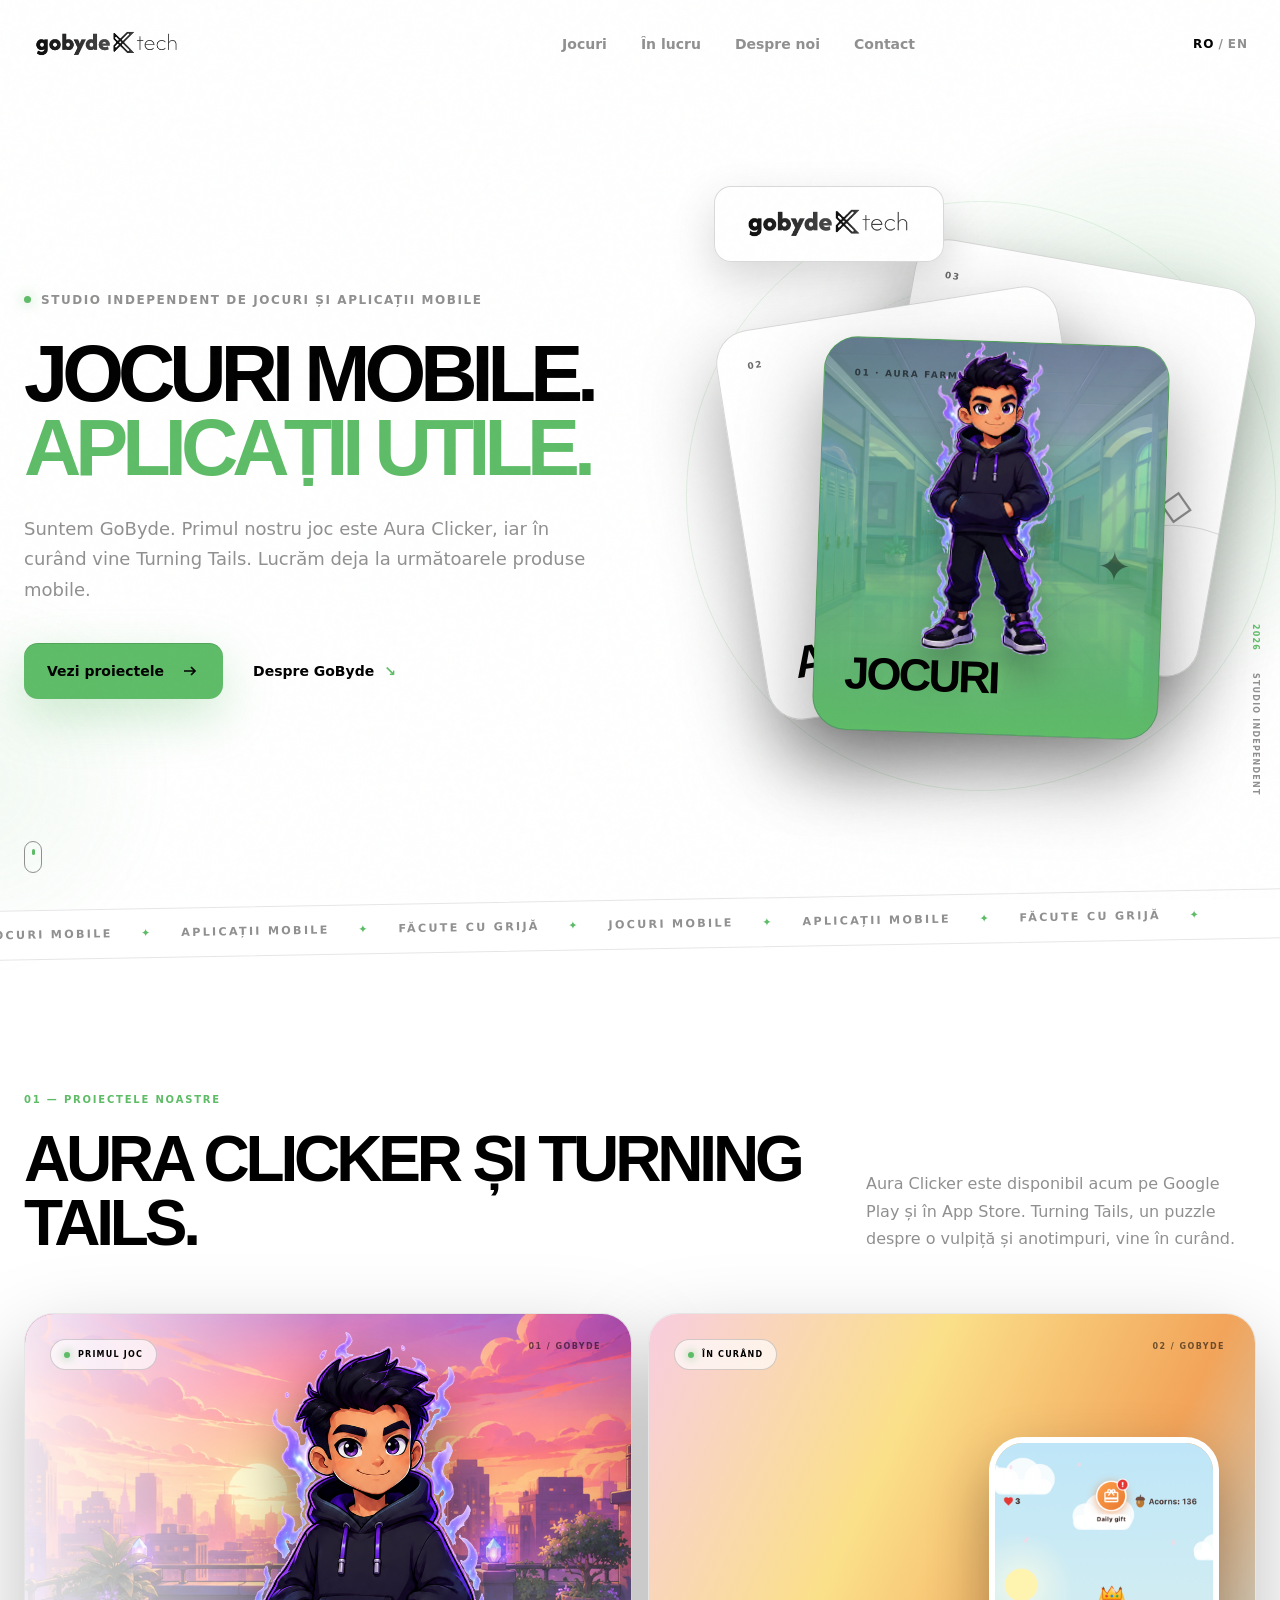
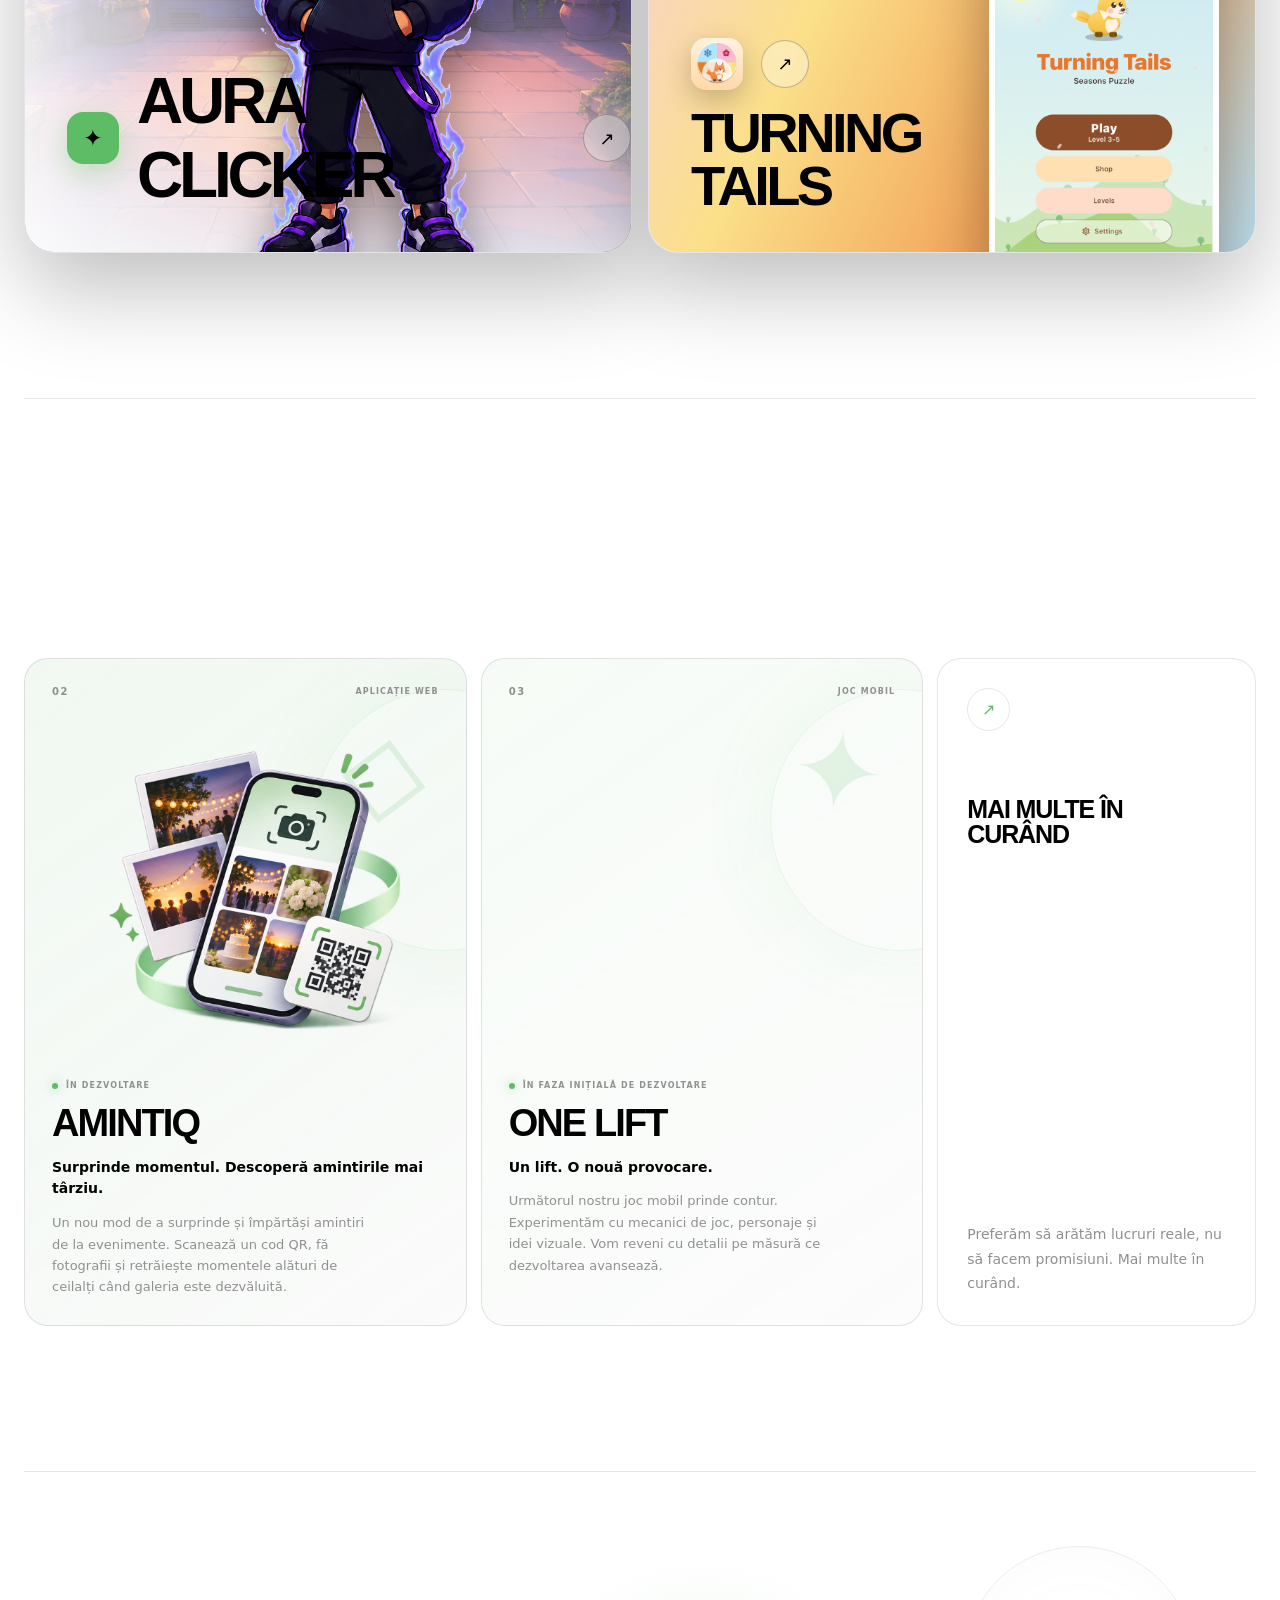
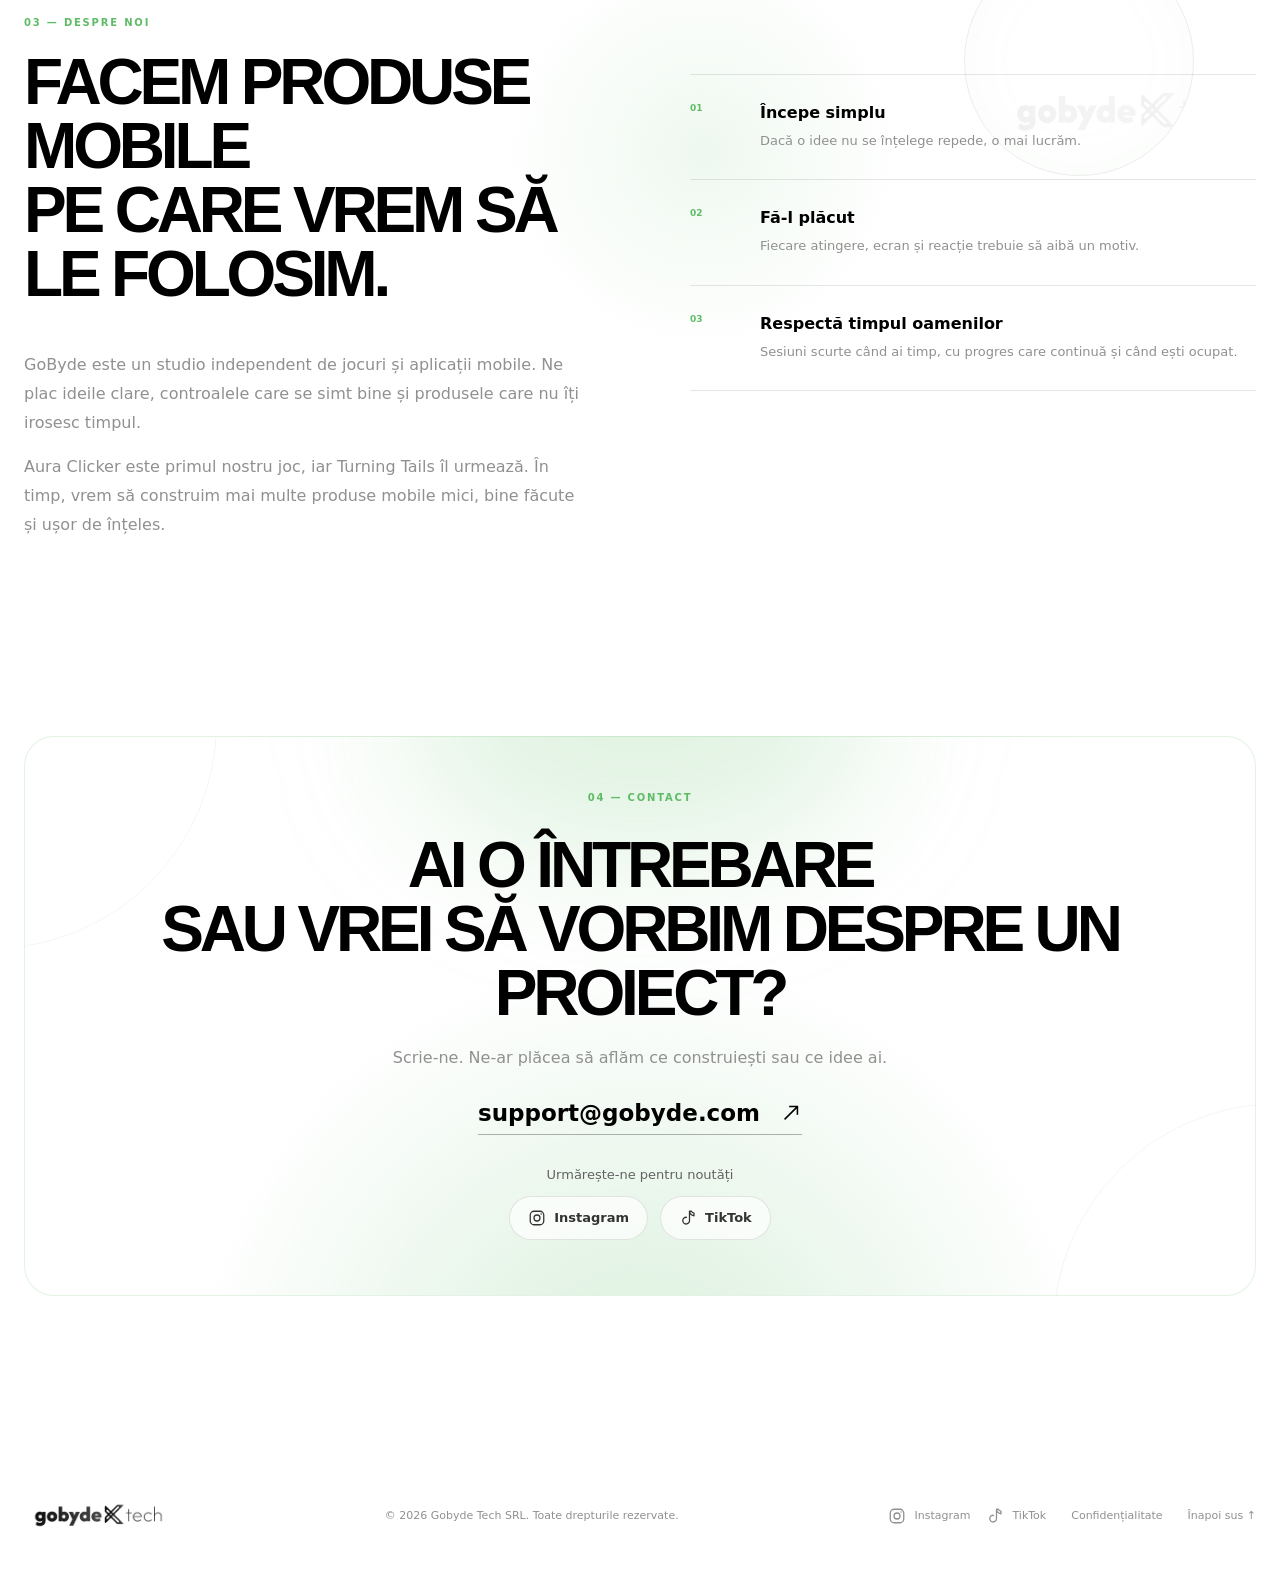
==== commit 3737d510: "Add Turning Tails page, privacy policy and home catalog card Co-Authored-By: Claude Sonnet 5.5 <nore" ====
--- a/index.html
+++ b/index.html
@@ -5,7 +5,7 @@
     <meta name="viewport" content="width=device-width, initial-scale=1.0" />
     <meta
       name="description"
-      content="GoByde este un studio independent de jocuri și aplicații mobile. Primul nostru joc este Aura Clicker."
+      content="GoByde este un studio independent de jocuri și aplicații mobile. Jocurile noastre: Aura Clicker și Turning Tails."
       data-i18n-content="metaDescription"
     />
     <meta name="theme-color" content="#ffffff" />
@@ -19,8 +19,8 @@
     <meta property="og:image" content="assets/zone-school.png" />
     <title>GoByde — Jocuri & aplicații mobile</title>
     <link rel="icon" href="assets/gobyde-logo.png?v=20260811-3" type="image/png" />
-    <link rel="stylesheet" href="styles.css?v=20261102-4" />
-    <script src="script.js?v=20261102-2" defer></script>
+    <link rel="stylesheet" href="styles.css?v=20261104-1" />
+    <script src="script.js?v=20261104-1" defer></script>
   </head>
   <body data-page="home">
     <a class="skip-link" href="#main" data-i18n="skip">Sari la conținut</a>
@@ -76,7 +76,7 @@
             <span class="gradient-text" data-i18n="heroTitleTwo">Aplicații utile.</span>
           </h1>
           <p class="hero-lead" data-i18n="heroLead">
-            Suntem GoByde. Primul nostru joc este Aura Clicker și lucrăm deja la următoarele produse mobile.
+            Suntem GoByde. Primul nostru joc este Aura Clicker, iar în curând vine Turning Tails. Lucrăm deja la următoarele produse mobile.
           </p>
           <div class="hero-actions">
             <a class="button button-primary" href="#games">
@@ -134,10 +134,10 @@
         <div class="section-heading reveal">
           <div>
             <p class="section-number">01 — <span data-i18n="ourGames">PROIECTELE NOASTRE</span></p>
-            <h2 data-i18n="gamesTitle">Începem cu Aura Clicker.</h2>
+            <h2 data-i18n="gamesTitle">Aura Clicker și Turning Tails.</h2>
           </div>
           <p data-i18n="gamesIntro">
-            Aura Clicker este primul nostru joc, disponibil acum pe Google Play și în App Store. Sesiuni scurte, progres clar și câteva motive bune să revii.
+            Aura Clicker este disponibil acum pe Google Play și în App Store. Turning Tails, un puzzle despre o vulpiță și anotimpuri, vine în curând.
           </p>
         </div>
 
@@ -154,6 +154,18 @@
               <span class="catalog-arrow" aria-hidden="true">↗</span>
             </div>
           </a>
+
+          <a class="catalog-game-card catalog-tt-card reveal" data-delay="100" href="turning-tails.html" aria-label="Descoperă Turning Tails" data-i18n-aria="ttCatalogAria">
+            <div class="catalog-game-bg catalog-tt-bg" aria-hidden="true"></div>
+            <div class="release-badge"><span></span><span data-i18n="ttCatalogBadge">ÎN CURÂND</span></div>
+            <img class="catalog-phone" src="assets/tt-screen-home.png" alt="Ecranul principal Turning Tails" data-i18n-alt="ttCatalogAlt" loading="lazy" />
+            <span class="catalog-index">02 / GOBYDE</span>
+            <div class="catalog-game-content">
+              <img class="catalog-tt-icon" src="assets/tt-icon.png" alt="" width="52" height="52" loading="lazy" />
+              <h3>Turning Tails</h3>
+              <span class="catalog-arrow" aria-hidden="true">↗</span>
+            </div>
+          </a>
         </div>
       </section>
 
@@ -221,7 +233,7 @@
             GoByde este un studio independent de jocuri și aplicații mobile. Ne plac ideile clare, controalele care se simt bine și produsele care nu îți irosesc timpul.
           </p>
           <p data-i18n="studioTextTwo">
-            Aura Clicker este primul nostru joc. În timp, vrem să construim mai multe produse mobile mici, bine făcute și ușor de înțeles.
+            Aura Clicker este primul nostru joc, iar Turning Tails îl urmează. În timp, vrem să construim mai multe produse mobile mici, bine făcute și ușor de înțeles.
           </p>
         </div>
         <div class="principles reveal" data-delay="120">
--- a/styles.css
+++ b/styles.css
@@ -452,3 +452,25 @@
   *, *::before, *::after { animation-duration: .01ms !important; animation-iteration-count: 1 !important; transition-duration: .01ms !important; }
   .reveal { opacity: 1; transform: none; }
 }
+
+/* Turning Tails */
+.tt-logo-icon { width: 47px; height: 47px; border-radius: 14px; box-shadow: 0 12px 35px rgba(94,188,103,.34); }
+.soon-note { max-width: 420px; margin: 4px 0 0; padding: 14px 18px; border: 1px solid var(--line); border-radius: 16px; background: rgba(94,188,103,.09); color: #3d3d3d; font-size: 13px; font-weight: 700; line-height: 1.55; }
+.tt-hero-art { display: grid; place-items: center; background: linear-gradient(100deg, #f8cde0 0%, #fbe08a 32%, #f2a45a 64%, #b8dcee 100%); }
+.tt-hero-phone { width: min(270px, 62%); margin: 54px 0 70px; z-index: 2; box-shadow: 0 30px 60px rgba(0,0,0,.28), inset 0 0 0 2px #ffffff; }
+.tt-hero-art .detail-art-label { position: absolute; z-index: 3; bottom: 28px; left: 0; right: 0; text-align: center; margin: 0; color: rgba(0,0,0,.62); }
+.catalog-tt-bg { background: linear-gradient(115deg, #f8cde0 0%, #fbe08a 35%, #f2a45a 68%, #b8dcee 100%); }
+.catalog-tt-card .release-badge { z-index: 3; }
+.catalog-phone { position: absolute; right: 6%; bottom: -70px; width: 230px; border: 6px solid #ffffff; border-radius: 34px; box-shadow: 0 28px 60px rgba(0,0,0,.32); transition: transform 600ms cubic-bezier(.22,1,.36,1); }
+.catalog-game-card:hover .catalog-phone { transform: translateY(-7px); }
+.catalog-tt-icon { width: 52px; height: 52px; border-radius: 15px; box-shadow: 0 10px 28px rgba(0,0,0,.22); }
+.tt-worlds { grid-template-columns: repeat(3, 1fr); }
+@media (max-width: 1050px) { .tt-worlds { grid-template-columns: repeat(2, 1fr); } }
+@media (max-width: 820px) { .catalog-phone { right: 6%; width: 220px; } .tt-hero-art { min-height: 600px; } }
+@media (max-width: 560px) { .game-catalog-grid { grid-template-columns: 1fr; } .catalog-phone { right: 4%; bottom: -80px; width: 190px; border-width: 5px; border-radius: 28px; } .catalog-tt-icon { width: 40px; height: 40px; border-radius: 12px; } .tt-hero-art { min-height: 485px; } .tt-hero-phone { width: 190px; margin: 44px 0 64px; } .tt-worlds { grid-template-columns: 1fr; } .soon-note { text-align: center; } }
+.catalog-tt-card .catalog-game-content { grid-template-columns: auto 1fr; grid-template-areas: "icon arrow" "title title"; gap: 16px 18px; }
+.catalog-tt-card .catalog-tt-icon { grid-area: icon; }
+.catalog-tt-card .catalog-arrow { grid-area: arrow; justify-self: start; margin-left: 0; }
+.catalog-tt-card .catalog-game-content h3 { grid-area: title; font-size: clamp(34px, 4.4vw, 56px); }
+@media (max-width: 560px) { .catalog-tt-card .catalog-game-content h3 { font-size: 34px; } .catalog-phone { right: 3%; width: 140px; bottom: -40px; } }
+.catalog-tt-card .catalog-game-content h3 { max-width: 5.6em; line-height: .95; }
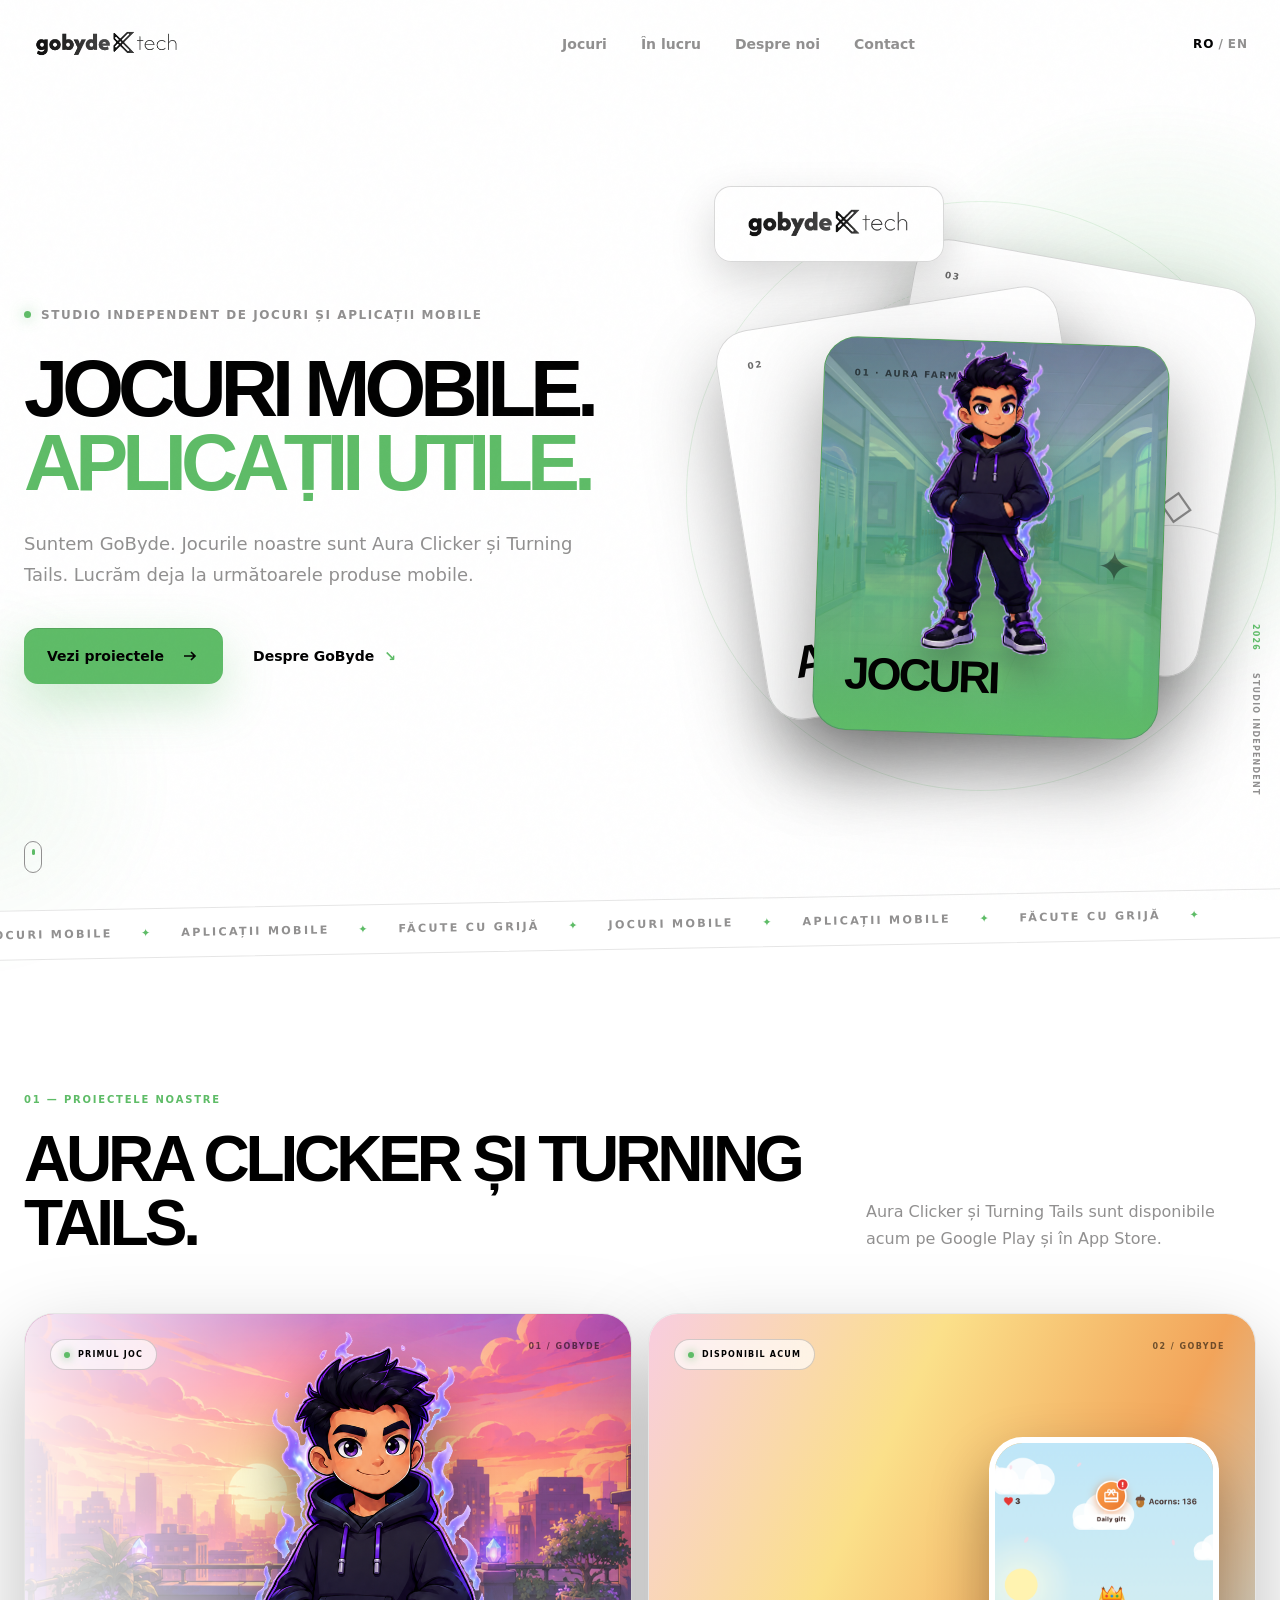
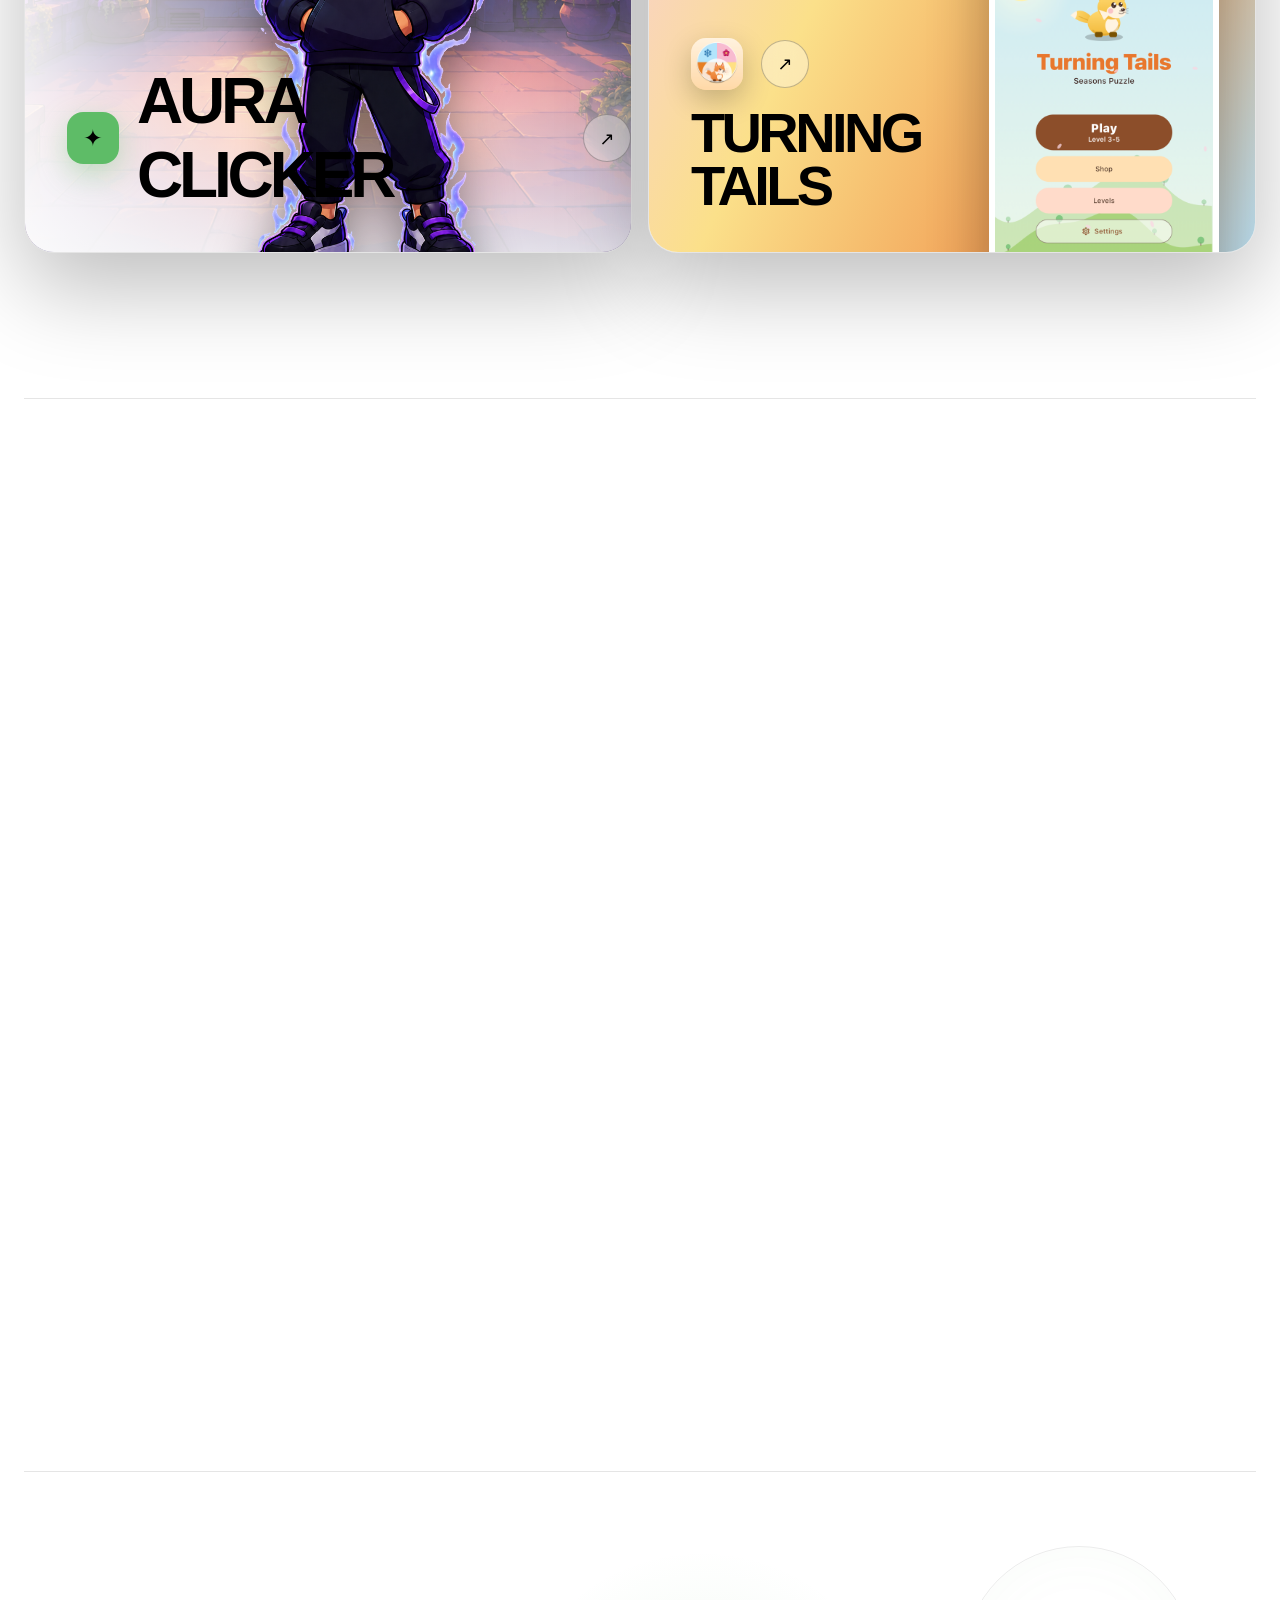
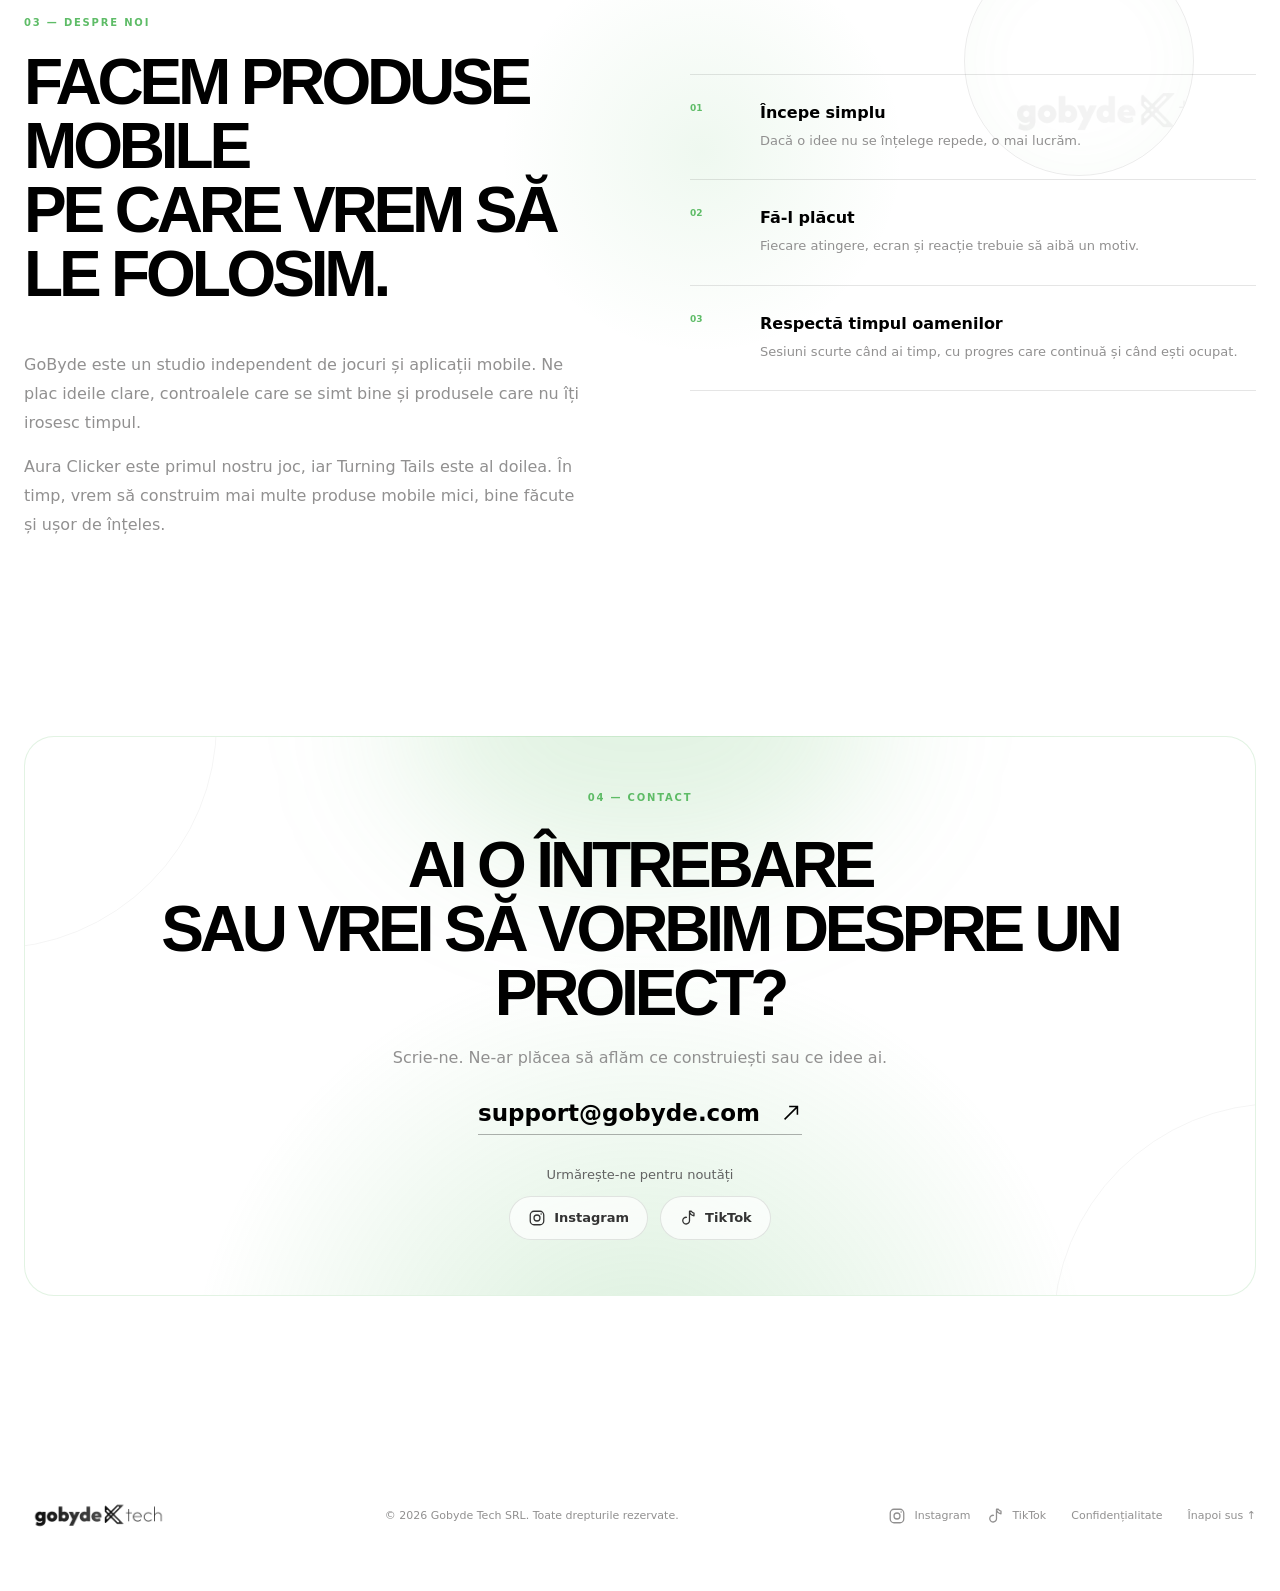
==== commit e9b68c65: "Turning Tails is live: store buttons, available-now texts (RO+EN) Co-Authored-By: Claude Sonnet 5.5 " ====
--- a/index.html
+++ b/index.html
@@ -76,7 +76,7 @@
             <span class="gradient-text" data-i18n="heroTitleTwo">Aplicații utile.</span>
           </h1>
           <p class="hero-lead" data-i18n="heroLead">
-            Suntem GoByde. Primul nostru joc este Aura Clicker, iar în curând vine Turning Tails. Lucrăm deja la următoarele produse mobile.
+            Suntem GoByde. Jocurile noastre sunt Aura Clicker și Turning Tails. Lucrăm deja la următoarele produse mobile.
           </p>
           <div class="hero-actions">
             <a class="button button-primary" href="#games">
@@ -137,7 +137,7 @@
             <h2 data-i18n="gamesTitle">Aura Clicker și Turning Tails.</h2>
           </div>
           <p data-i18n="gamesIntro">
-            Aura Clicker este disponibil acum pe Google Play și în App Store. Turning Tails, un puzzle despre o vulpiță și anotimpuri, vine în curând.
+            Aura Clicker și Turning Tails sunt disponibile acum pe Google Play și în App Store.
           </p>
         </div>
 
@@ -157,7 +157,7 @@
 
           <a class="catalog-game-card catalog-tt-card reveal" data-delay="100" href="turning-tails.html" aria-label="Descoperă Turning Tails" data-i18n-aria="ttCatalogAria">
             <div class="catalog-game-bg catalog-tt-bg" aria-hidden="true"></div>
-            <div class="release-badge"><span></span><span data-i18n="ttCatalogBadge">ÎN CURÂND</span></div>
+            <div class="release-badge"><span></span><span data-i18n="ttCatalogBadge">DISPONIBIL ACUM</span></div>
             <img class="catalog-phone" src="assets/tt-screen-home.png" alt="Ecranul principal Turning Tails" data-i18n-alt="ttCatalogAlt" loading="lazy" />
             <span class="catalog-index">02 / GOBYDE</span>
             <div class="catalog-game-content">
@@ -233,7 +233,7 @@
             GoByde este un studio independent de jocuri și aplicații mobile. Ne plac ideile clare, controalele care se simt bine și produsele care nu îți irosesc timpul.
           </p>
           <p data-i18n="studioTextTwo">
-            Aura Clicker este primul nostru joc, iar Turning Tails îl urmează. În timp, vrem să construim mai multe produse mobile mici, bine făcute și ușor de înțeles.
+            Aura Clicker este primul nostru joc, iar Turning Tails este al doilea. În timp, vrem să construim mai multe produse mobile mici, bine făcute și ușor de înțeles.
           </p>
         </div>
         <div class="principles reveal" data-delay="120">
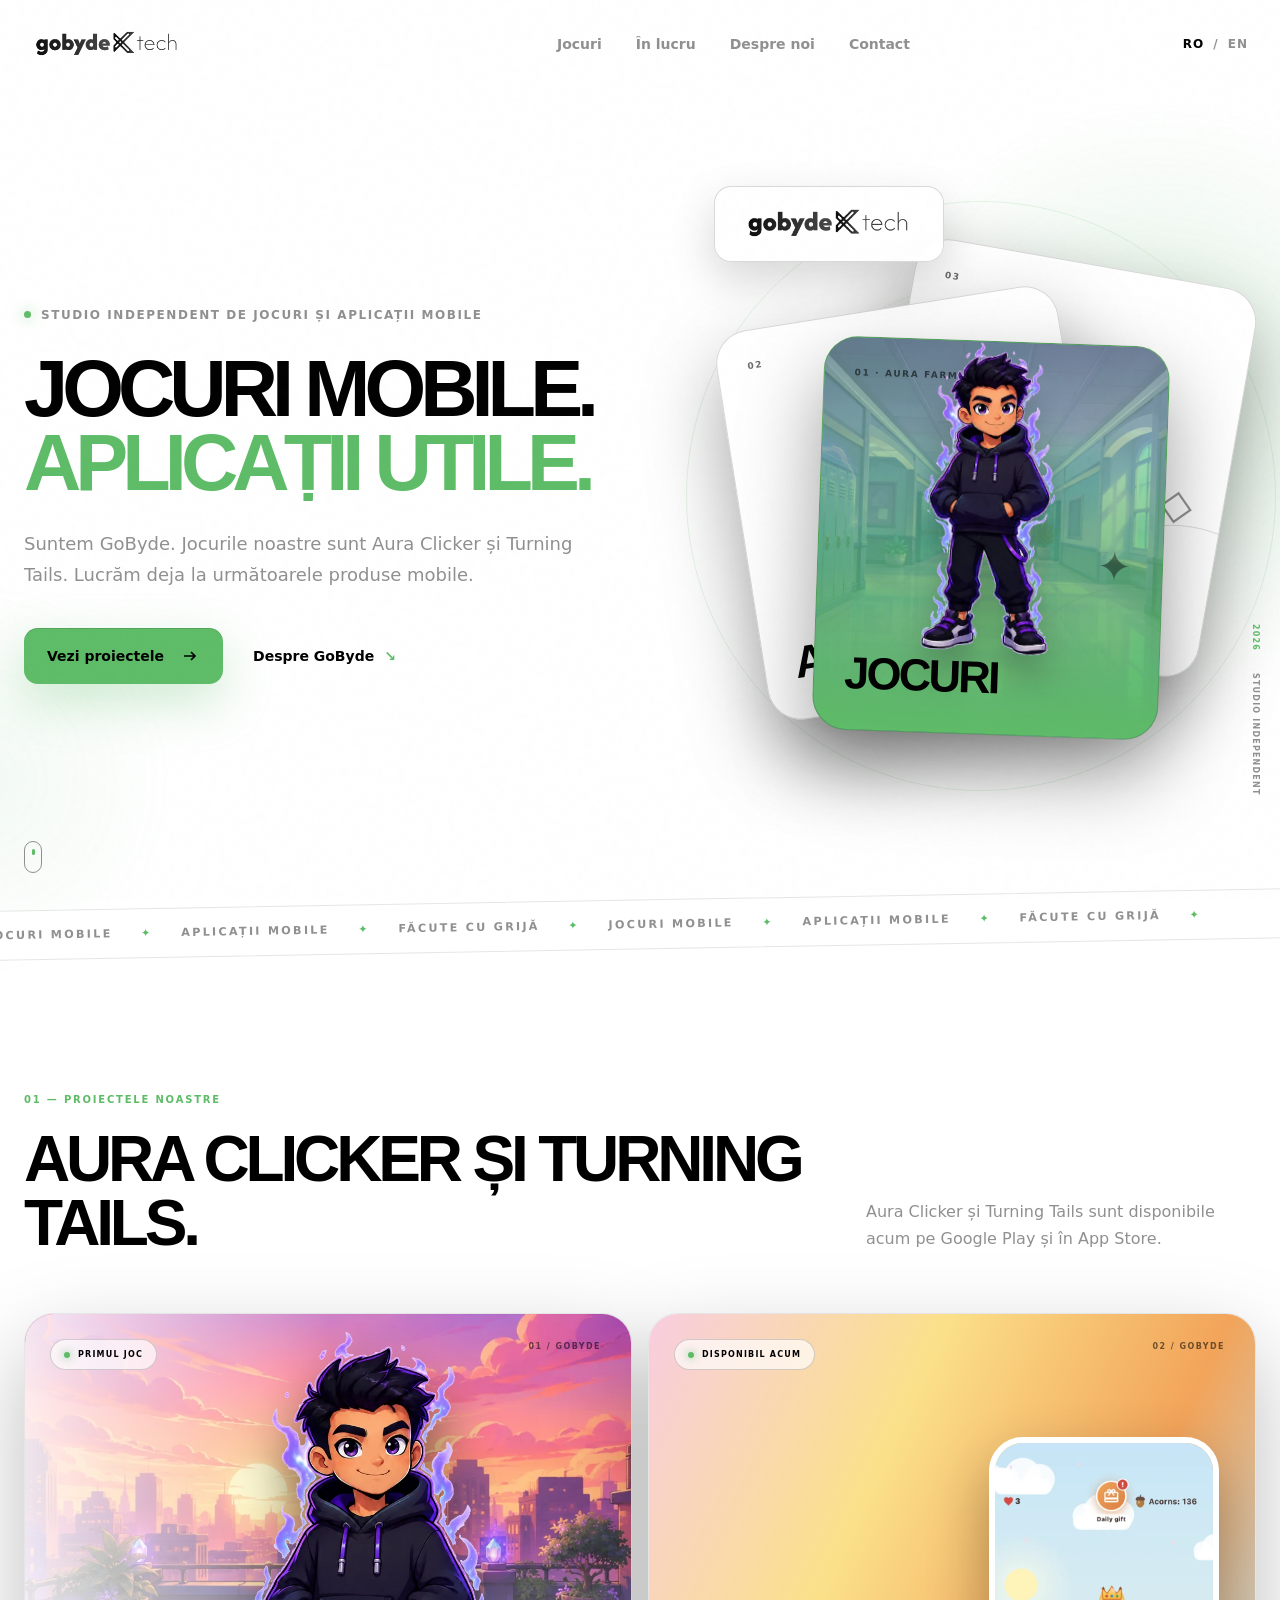
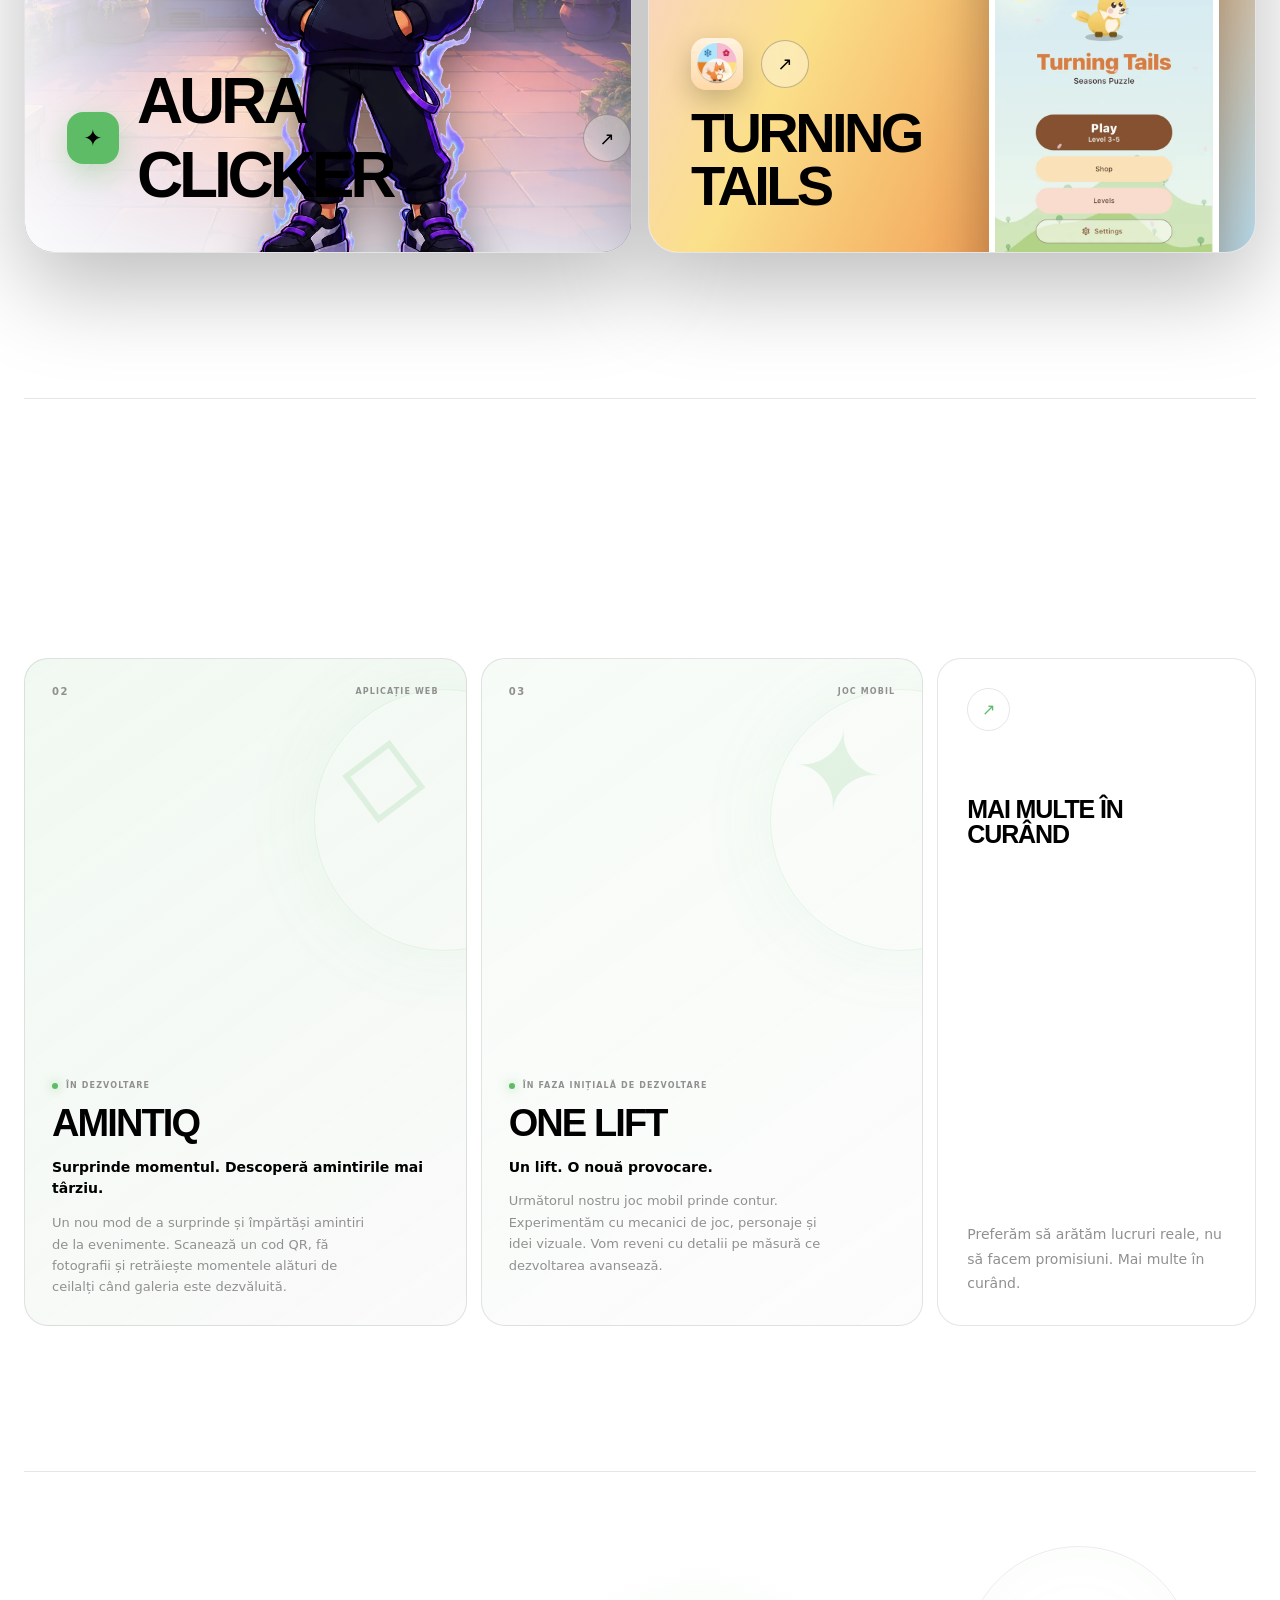
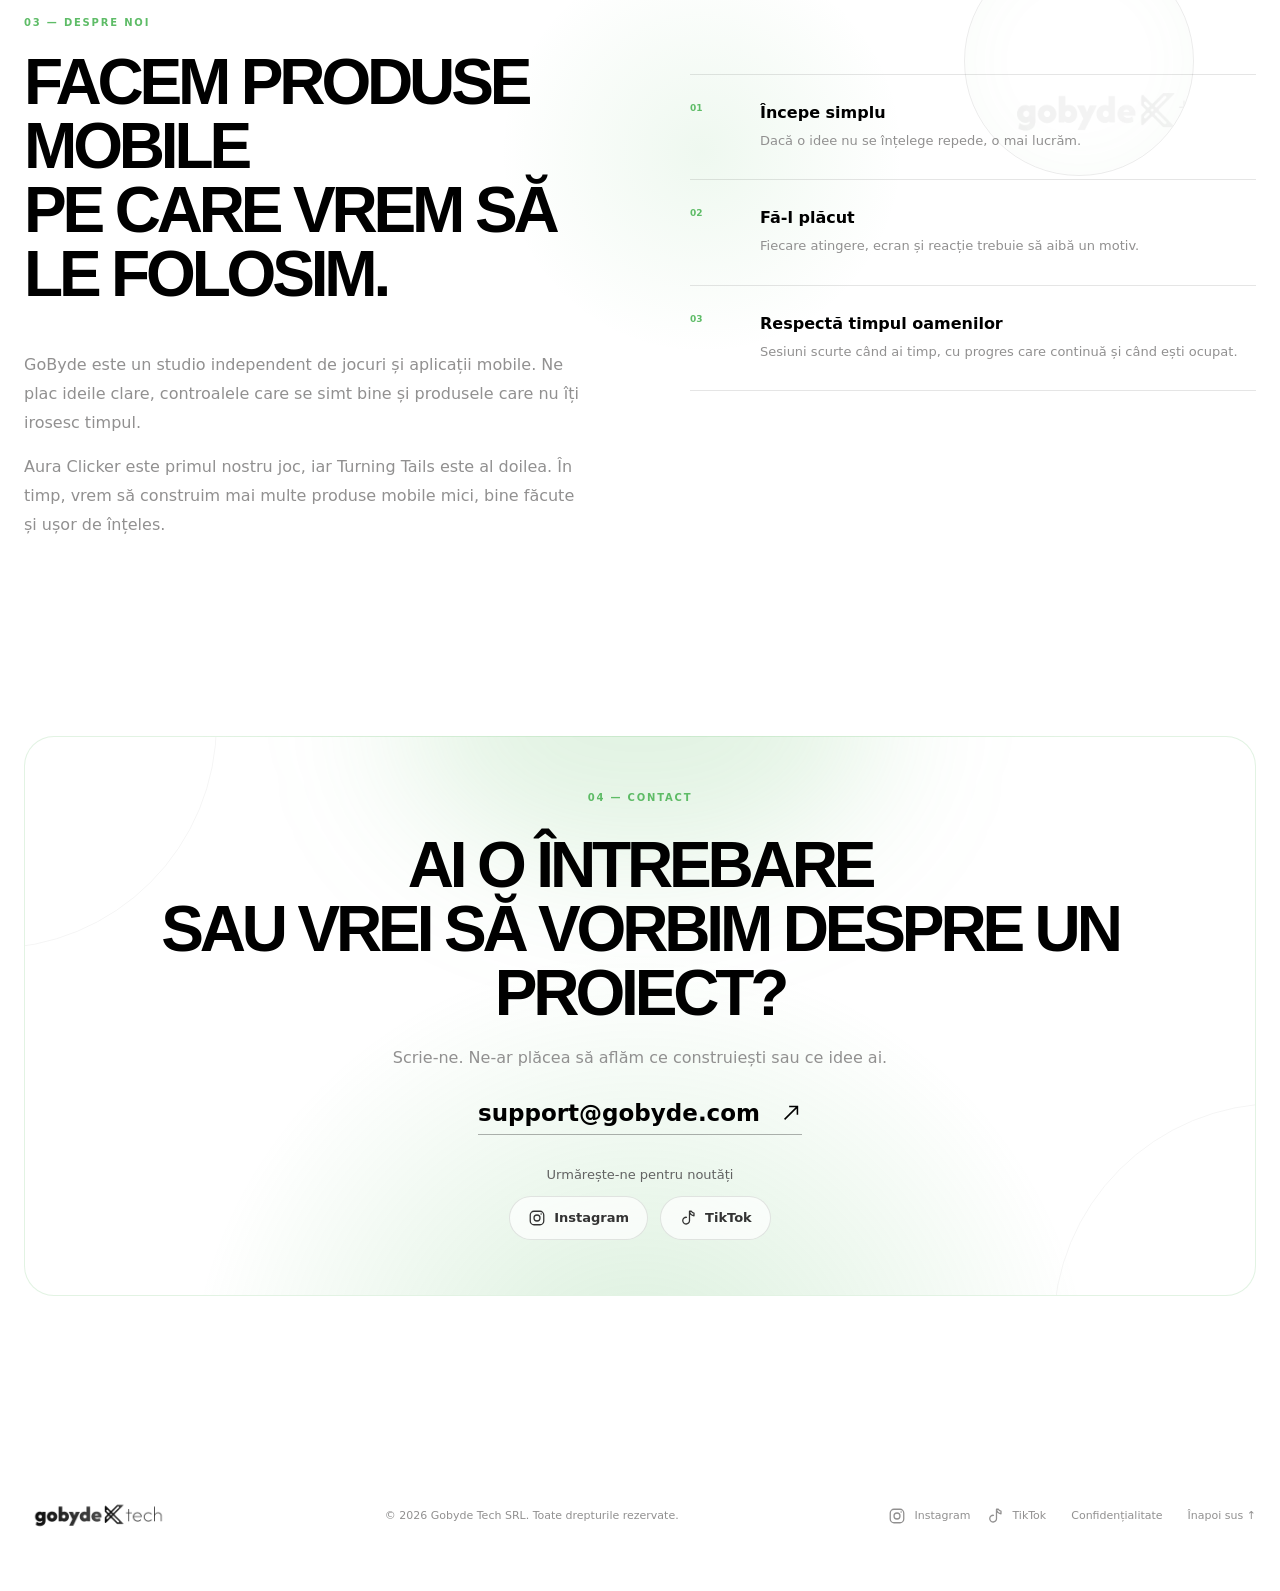
==== commit e4f6cead: "SEO: clean URLs, English pages, structured data, WebP images - Link internally to extensionless URLs" ====
--- a/index.html
+++ b/index.html
@@ -16,13 +16,58 @@
       data-i18n-content="ogDescription"
     />
     <meta property="og:type" content="website" />
-    <meta property="og:image" content="assets/zone-school.png" />
-    <title>GoByde — Jocuri & aplicații mobile</title>
+    <meta property="og:url" content="https://gobyde.com/" />
+    <meta property="og:site_name" content="GoByde" />
+    <meta property="og:locale" content="ro_RO" />
+    <meta property="og:locale:alternate" content="en_US" />
+    <meta property="og:image" content="https://gobyde.com/assets/og-home.jpg" />
+    <meta property="og:image:width" content="1200" />
+    <meta property="og:image:height" content="630" />
+    <meta name="twitter:card" content="summary_large_image" />
+    <link rel="canonical" href="https://gobyde.com/" />
+    <link rel="alternate" hreflang="ro" href="https://gobyde.com/" />
+    <link rel="alternate" hreflang="en" href="https://gobyde.com/en/" />
+    <link rel="alternate" hreflang="x-default" href="https://gobyde.com/" />
+    <title>GoByde — Jocuri și aplicații mobile</title>
     <link rel="icon" href="assets/gobyde-logo.png?v=20260811-3" type="image/png" />
     <link rel="stylesheet" href="styles.css?v=20261104-1" />
-    <script src="script.js?v=20261104-1" defer></script>
+    <script src="script.js?v=20261117-2" defer></script>
+    <script type="application/ld+json">
+    {
+      "@context": "https://schema.org",
+      "@graph": [
+        {
+          "@type": "Organization",
+          "@id": "https://gobyde.com/#organization",
+          "name": "GoByde Tech",
+          "legalName": "Gobyde Tech SRL",
+          "url": "https://gobyde.com/",
+          "logo": "https://gobyde.com/assets/gobyde-logo.png",
+          "email": "support@gobyde.com",
+          "address": {
+            "@type": "PostalAddress",
+            "addressCountry": "RO"
+          },
+          "sameAs": [
+            "https://www.instagram.com/gobyde_tech/",
+            "https://www.tiktok.com/@gobydetech"
+          ],
+          "description": "GoByde este un studio independent de jocuri și aplicații mobile. Jocurile noastre: Aura Clicker și Turning Tails."
+        },
+        {
+          "@type": "WebSite",
+          "@id": "https://gobyde.com/#website",
+          "url": "https://gobyde.com/",
+          "name": "GoByde",
+          "publisher": {
+            "@id": "https://gobyde.com/#organization"
+          }
+        }
+      ]
+    }
+    </script>
   </head>
-  <body data-page="home">
+  <body data-alt-url="/en/" data-page="home">
     <a class="skip-link" href="#main" data-i18n="skip">Sari la conținut</a>
 
     <div class="noise" aria-hidden="true"></div>
@@ -90,7 +135,7 @@
           </div>
         </div>
 
-        <div class="studio-hero-visual reveal" data-delay="120" aria-label="Studio creativ GoByde" data-i18n-aria="studioVisualAria">
+        <div class="studio-hero-visual reveal" data-delay="120" aria-label="GoByde — studio de jocuri și aplicații mobile" data-i18n-aria="studioVisualAria">
           <div class="studio-orbit studio-orbit-outer" aria-hidden="true"></div>
           <div class="studio-orbit studio-orbit-inner" aria-hidden="true"></div>
           <div class="studio-hero-glow" aria-hidden="true"></div>
@@ -102,9 +147,9 @@
               <span>02</span><strong data-i18n="visualApps">APLICAȚII</strong><i>↗</i>
             </div>
             <div class="creative-card creative-card-front">
-              <img class="creative-game-bg" src="assets/zone-school.png" alt="" />
+              <img class="creative-game-bg" src="assets/zone-school.webp" alt="" />
               <div class="creative-game-shade"></div>
-              <img class="creative-game-character" src="assets/hero-character.png" alt="" />
+              <img class="creative-game-character" src="assets/hero-character.webp" alt="Personajul din Aura Clicker" data-i18n-alt="altAuraCharacter" />
               <span>01 · AURA FARM</span><strong data-i18n="visualGames">JOCURI</strong><i>✦</i>
             </div>
           </div>
@@ -142,11 +187,11 @@
         </div>
 
         <div class="game-catalog-grid">
-          <a class="catalog-game-card reveal" href="aura-clicker.html" aria-label="Descoperă Aura Clicker" data-i18n-aria="discoverAura">
-            <img class="catalog-game-bg" src="assets/zone-city.png" alt="Coperta Aura Clicker" />
+          <a class="catalog-game-card reveal" href="/aura-clicker" aria-label="Vezi Aura Clicker" data-i18n-aria="discoverAura">
+            <img class="catalog-game-bg" src="assets/zone-city.webp" alt="Orașul din Aura Clicker" data-i18n-alt="altAuraCity" />
             <div class="catalog-game-shade"></div>
-            <div class="release-badge"><span></span><span data-i18n="firstRelease">PRIMA LANSARE</span></div>
-            <img class="catalog-character" src="assets/hero-character.png" alt="" />
+            <div class="release-badge"><span></span><span data-i18n="firstRelease">PRIMUL JOC</span></div>
+            <img class="catalog-character" src="assets/hero-character.webp" alt="Personajul din Aura Clicker" data-i18n-alt="altAuraCharacter" />
             <span class="catalog-index">01 / GOBYDE</span>
             <div class="catalog-game-content">
               <span class="game-logo-spark" aria-hidden="true">✦</span>
@@ -155,13 +200,13 @@
             </div>
           </a>
 
-          <a class="catalog-game-card catalog-tt-card reveal" data-delay="100" href="turning-tails.html" aria-label="Descoperă Turning Tails" data-i18n-aria="ttCatalogAria">
+          <a class="catalog-game-card catalog-tt-card reveal" data-delay="100" href="/turning-tails" aria-label="Descoperă Turning Tails" data-i18n-aria="ttCatalogAria">
             <div class="catalog-game-bg catalog-tt-bg" aria-hidden="true"></div>
             <div class="release-badge"><span></span><span data-i18n="ttCatalogBadge">DISPONIBIL ACUM</span></div>
-            <img class="catalog-phone" src="assets/tt-screen-home.png" alt="Ecranul principal Turning Tails" data-i18n-alt="ttCatalogAlt" loading="lazy" />
+            <img class="catalog-phone" src="assets/tt-screen-home.webp" alt="Ecranul principal Turning Tails" data-i18n-alt="ttCatalogAlt" loading="lazy" />
             <span class="catalog-index">02 / GOBYDE</span>
             <div class="catalog-game-content">
-              <img class="catalog-tt-icon" src="assets/tt-icon.png" alt="" width="52" height="52" loading="lazy" />
+              <img class="catalog-tt-icon" src="assets/tt-icon.webp" alt="" width="52" height="52" loading="lazy" />
               <h3>Turning Tails</h3>
               <span class="catalog-arrow" aria-hidden="true">↗</span>
             </div>
@@ -227,7 +272,7 @@
           <img src="assets/gobyde-logo.png?v=20260811-3" alt="" loading="lazy" />
         </div>
         <div class="studio-copy reveal">
-          <p class="section-number">03 — <span data-i18n="theStudio">STUDIOUL</span></p>
+          <p class="section-number">03 — <span data-i18n="theStudio">DESPRE NOI</span></p>
           <h2 data-i18n="studioTitle">Facem produse mobile<br />pe care vrem să le folosim.</h2>
           <p data-i18n="studioTextOne">
             GoByde este un studio independent de jocuri și aplicații mobile. Ne plac ideile clare, controalele care se simt bine și produsele care nu îți irosesc timpul.
@@ -285,7 +330,7 @@
           <a class="social-link" href="https://www.instagram.com/gobyde_tech/" target="_blank" rel="noopener noreferrer"><svg viewBox="0 0 24 24" aria-hidden="true"><rect x="3" y="3" width="18" height="18" rx="5" /><circle cx="12" cy="12" r="4" /><circle cx="17.5" cy="6.5" r="1" fill="currentColor" stroke="none" /></svg><span>Instagram</span></a>
           <a class="social-link" href="https://www.tiktok.com/@gobydetech" target="_blank" rel="noopener noreferrer"><svg viewBox="0 0 24 24" aria-hidden="true"><path d="M14 3v12.5a4.5 4.5 0 1 1-4-4.47M14 3c.5 3.5 2.5 5.5 6 6V5.5C18 5.2 17 4 16.5 3Z" /></svg><span>TikTok</span></a>
         </div>
-        <a href="privacy-policy.html" data-i18n="privacyLink">Confidențialitate</a>
+        <a href="/privacy-policy" data-i18n="privacyLink">Confidențialitate</a>
         <a href="#top" class="back-top"><span data-i18n="backTop">Înapoi sus</span> ↑</a>
       </div>
     </footer>
